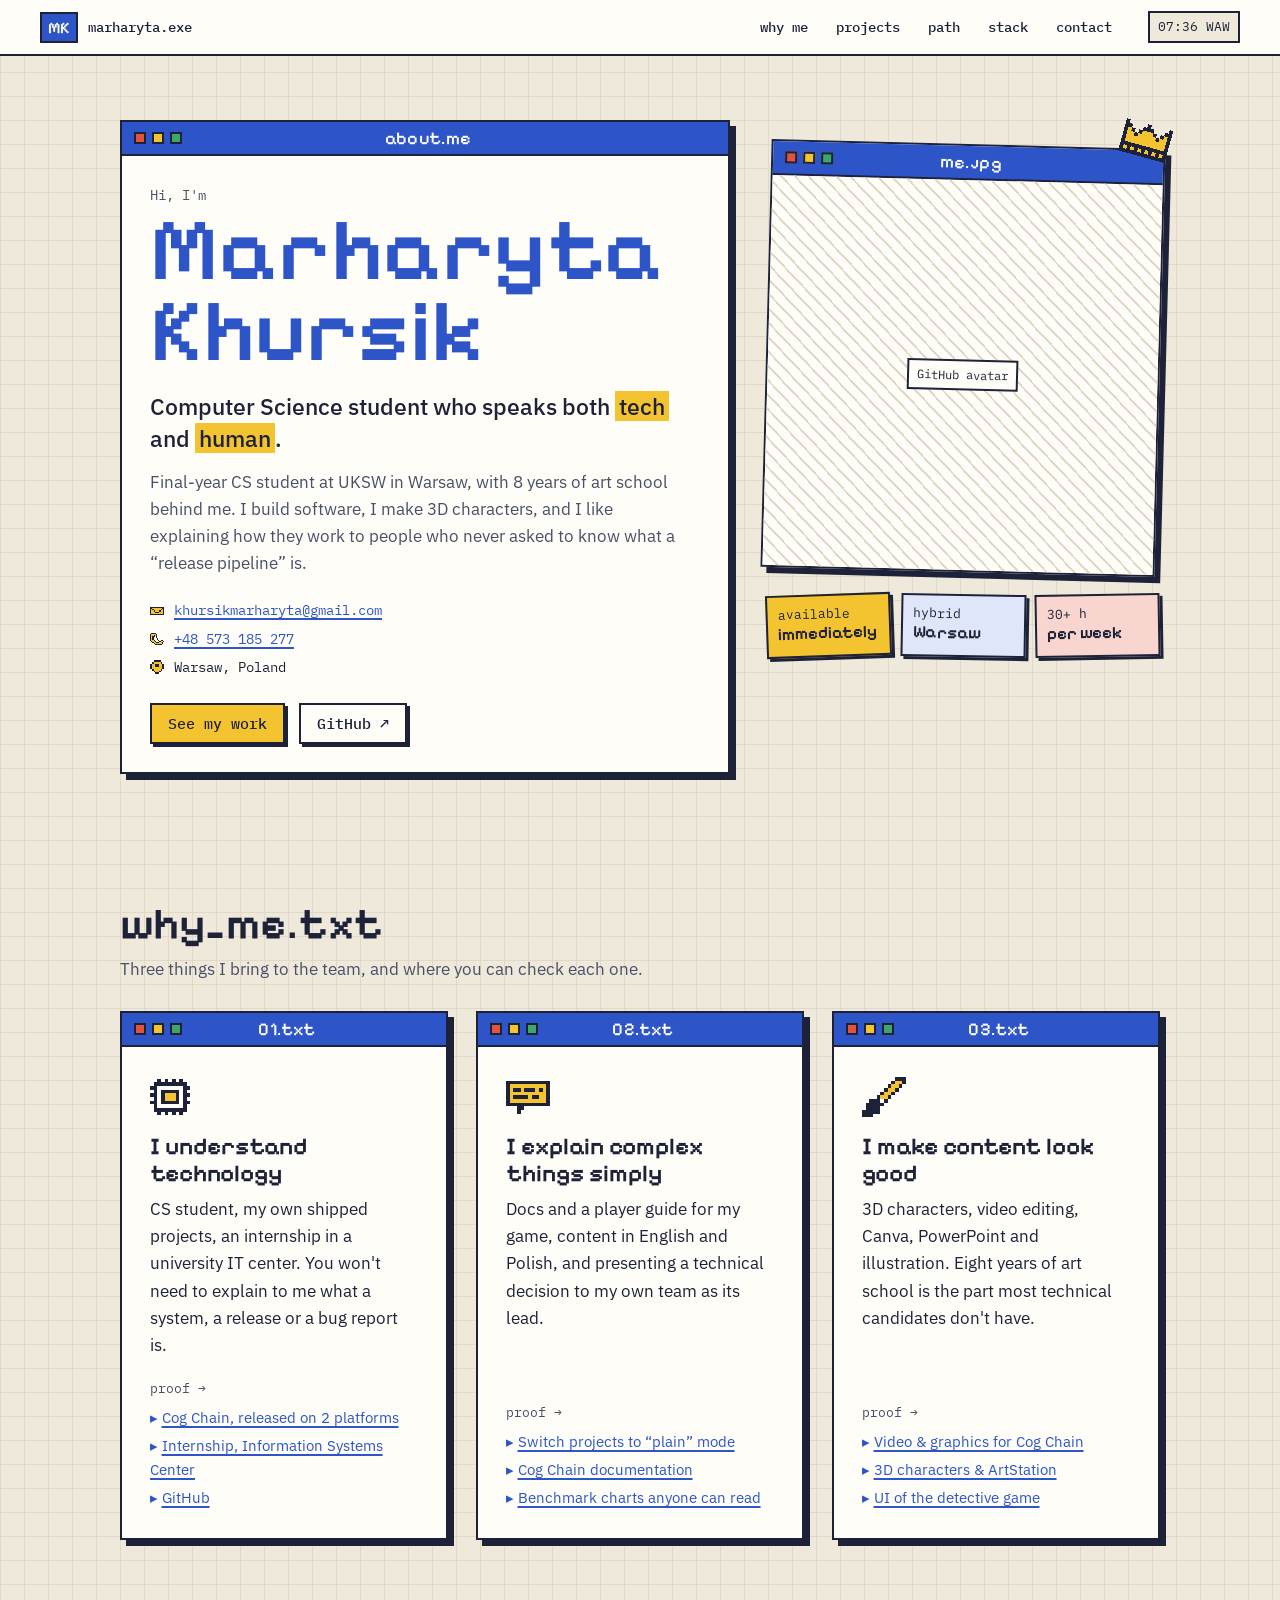
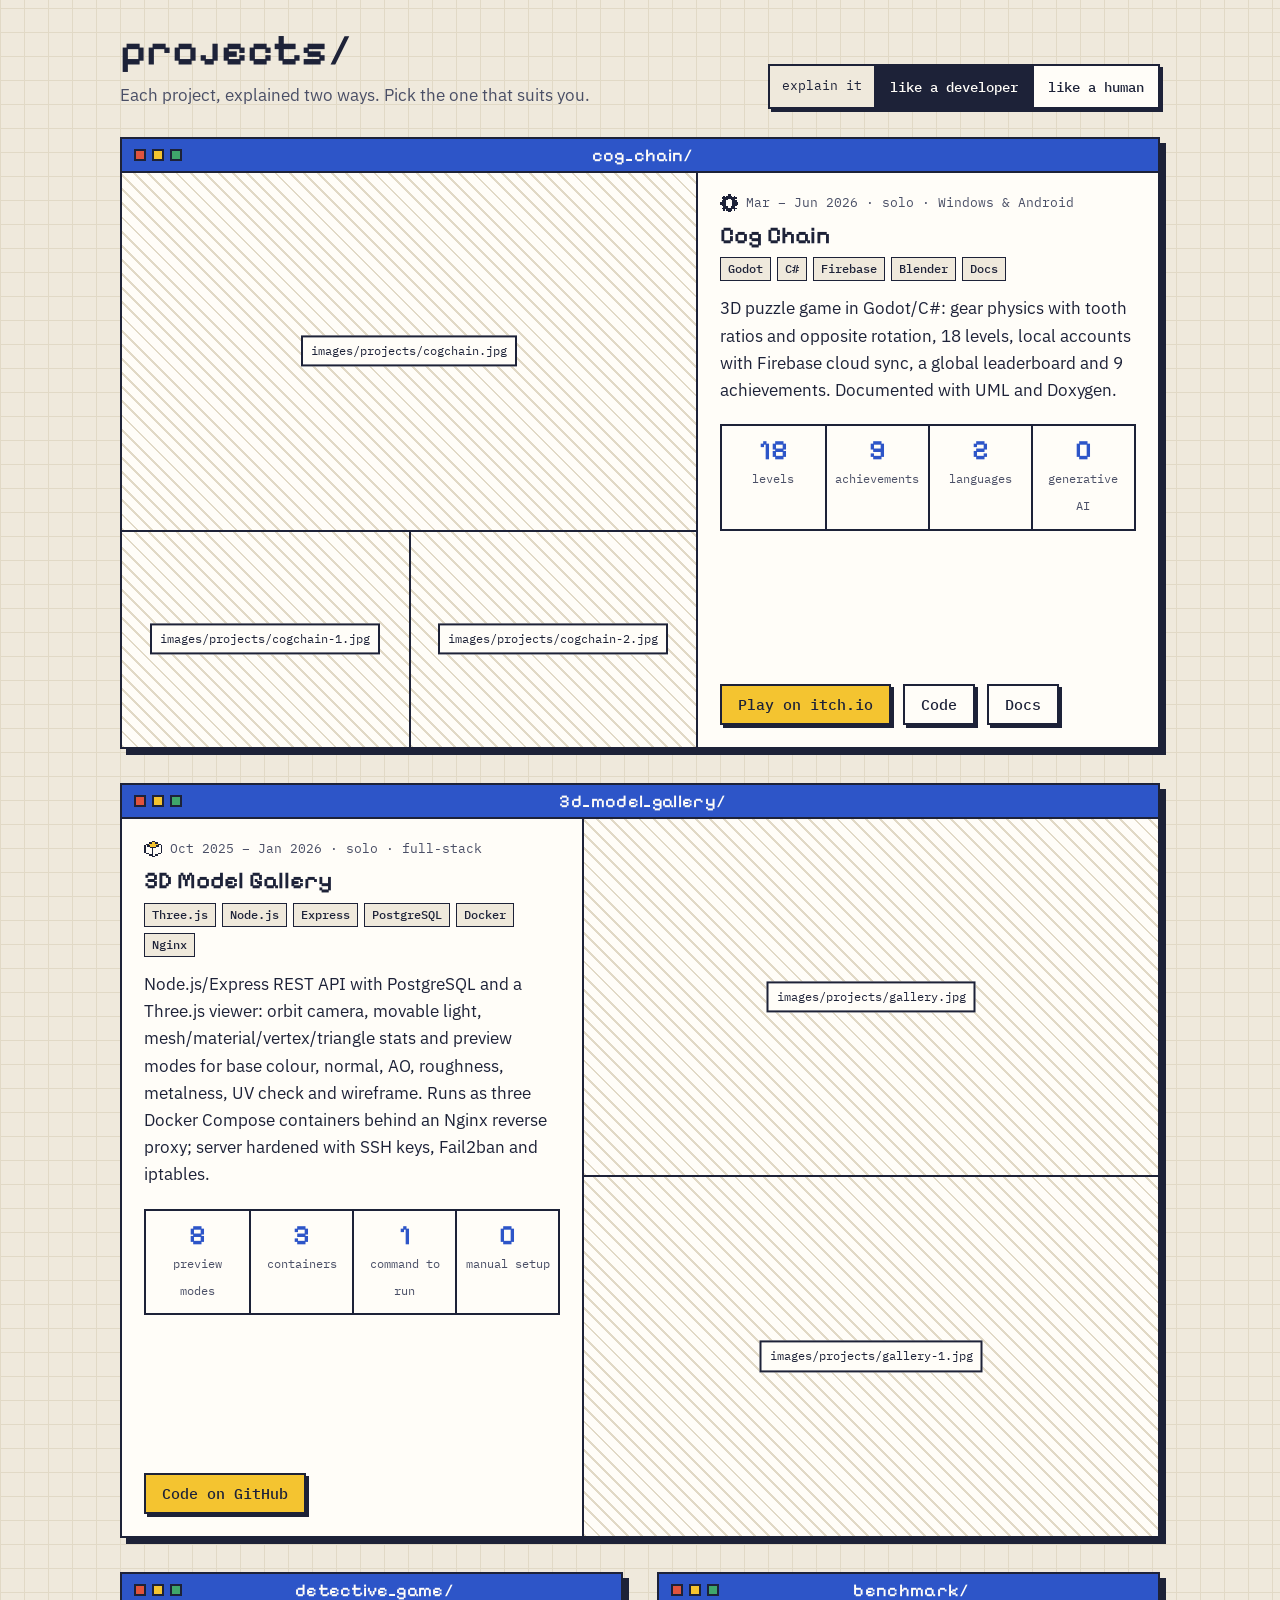
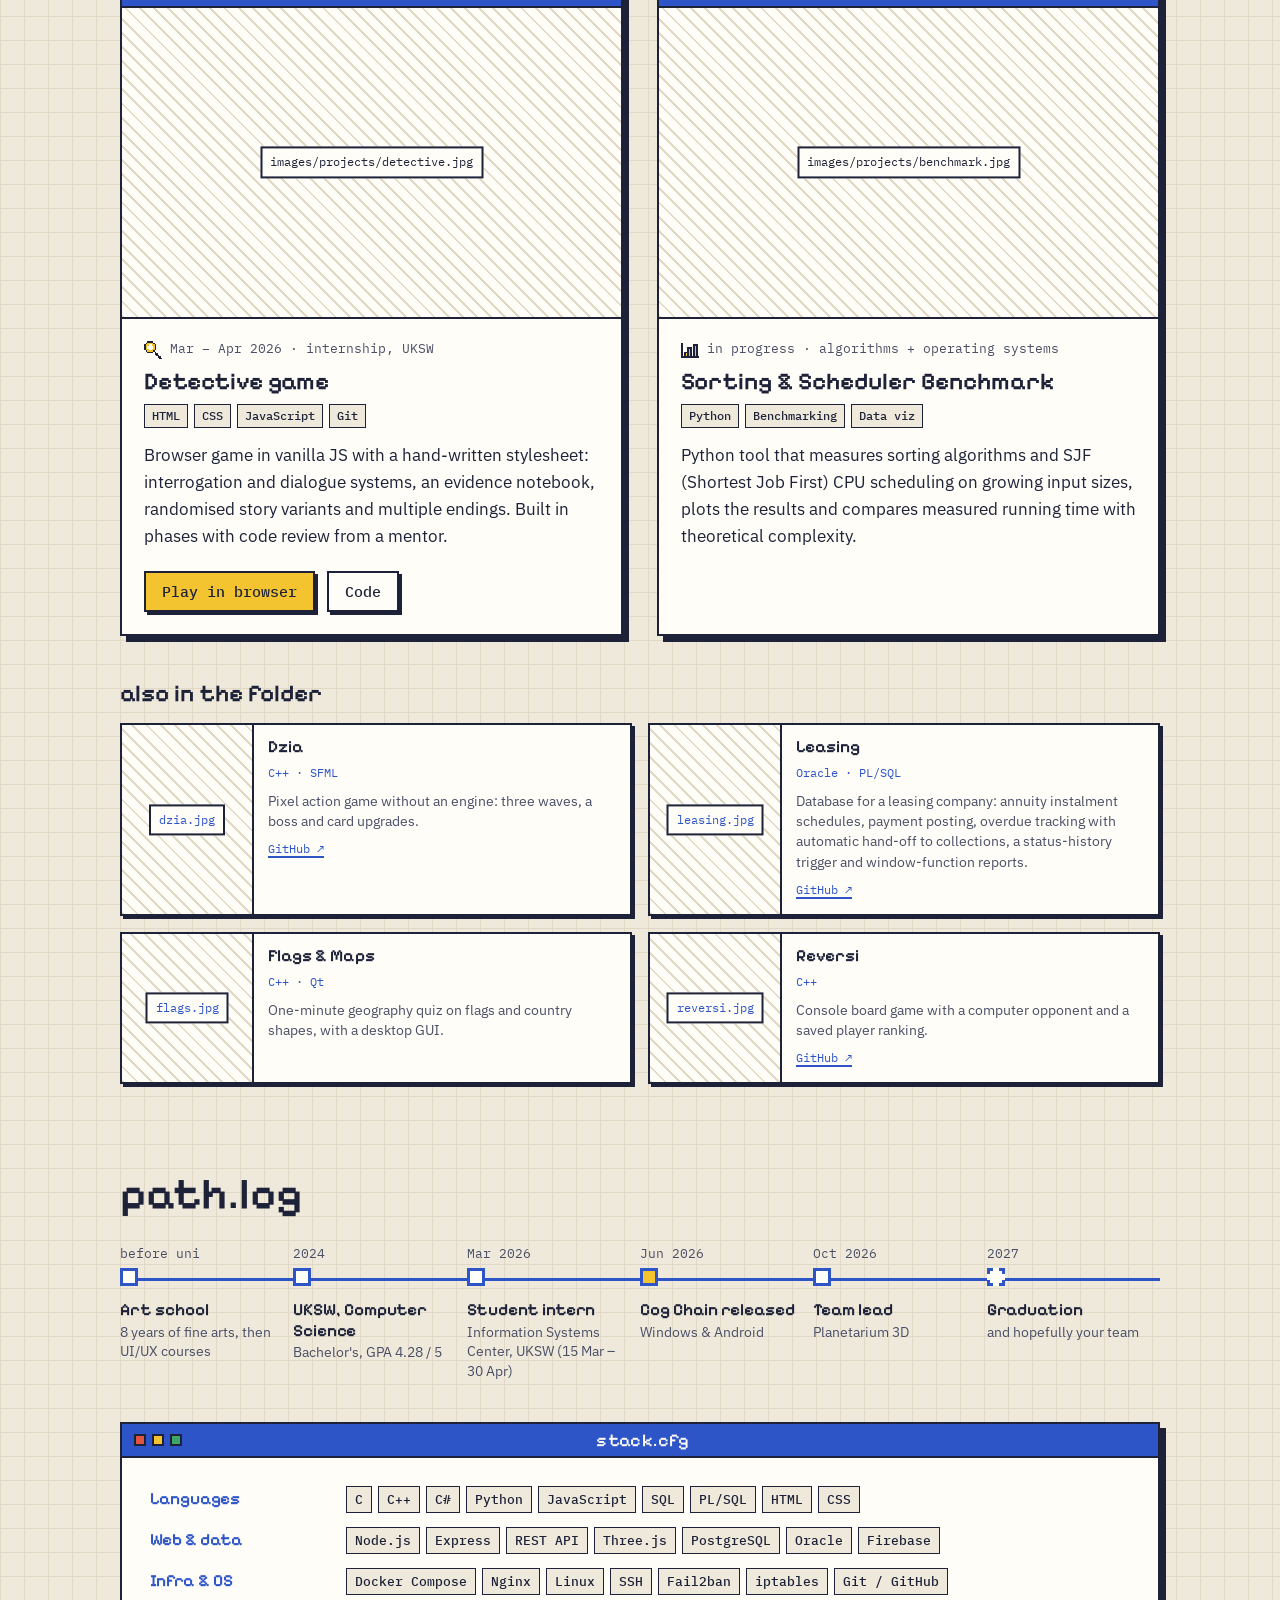
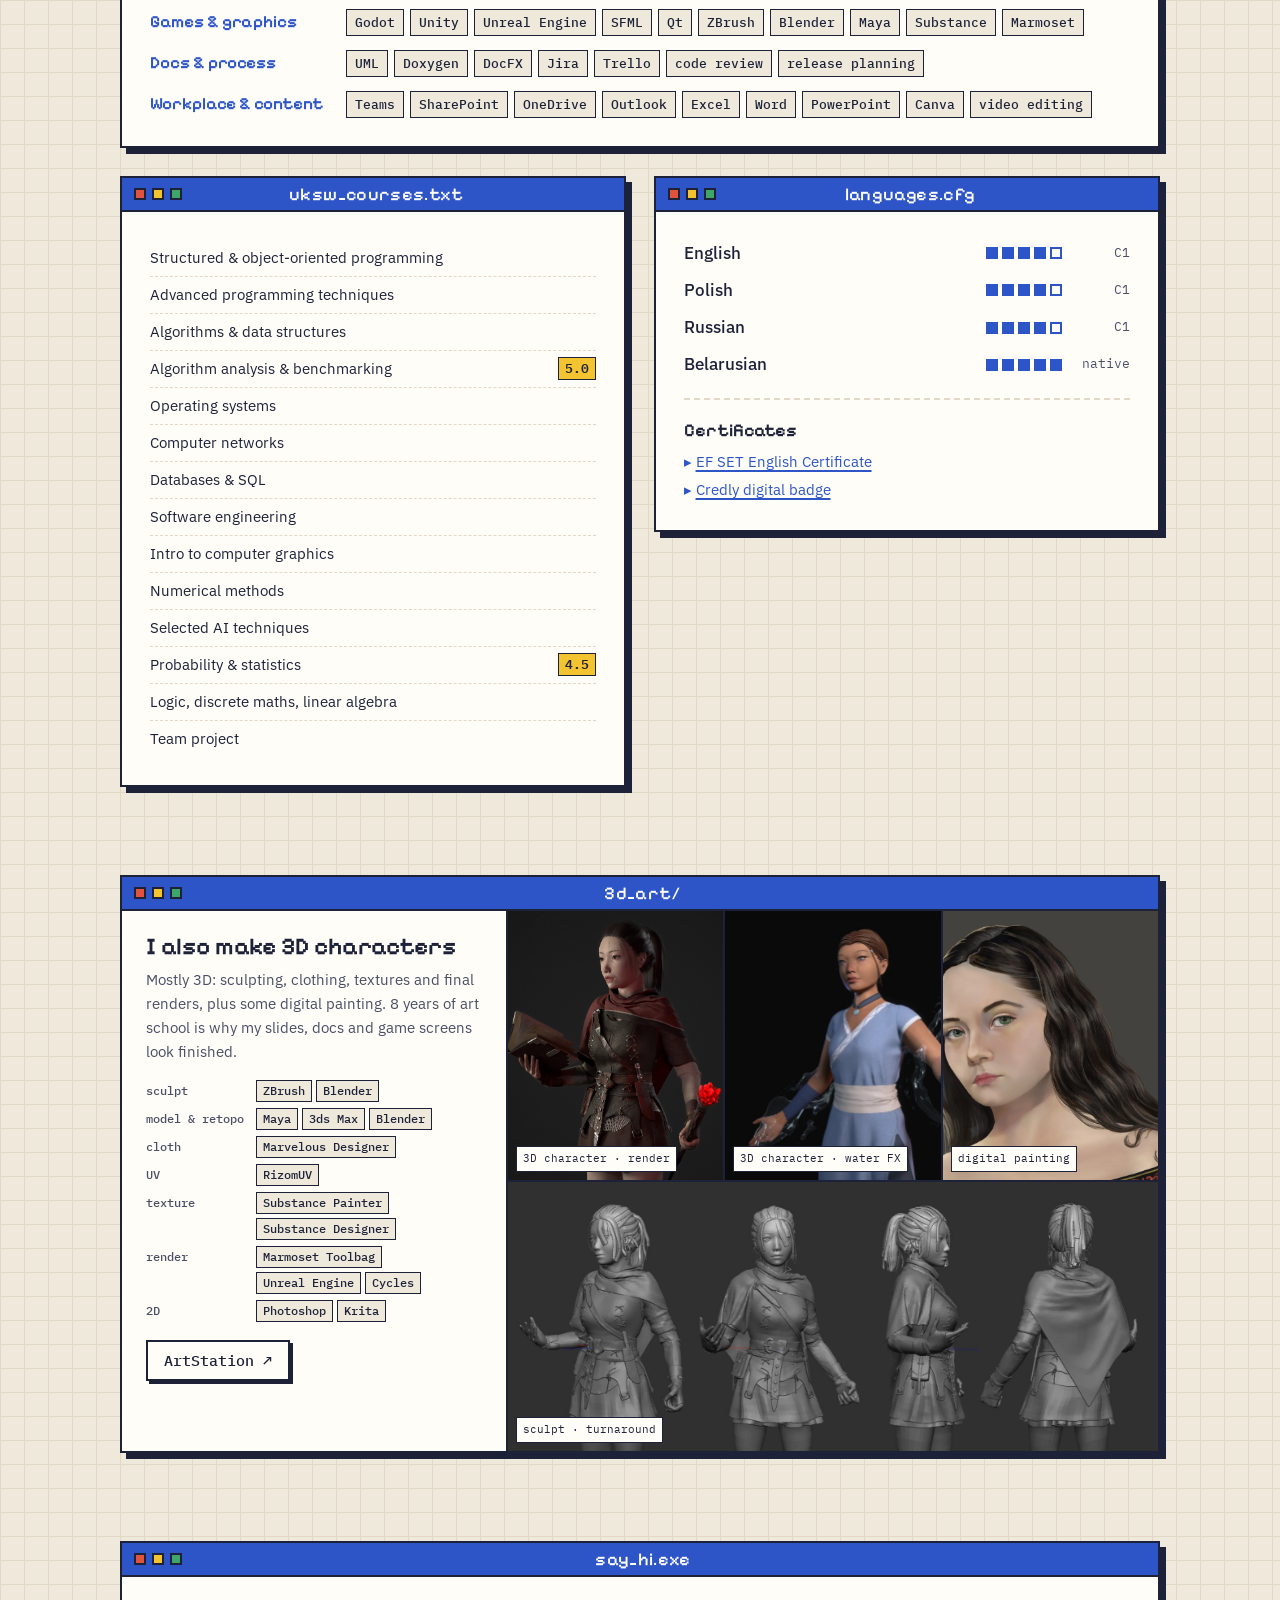
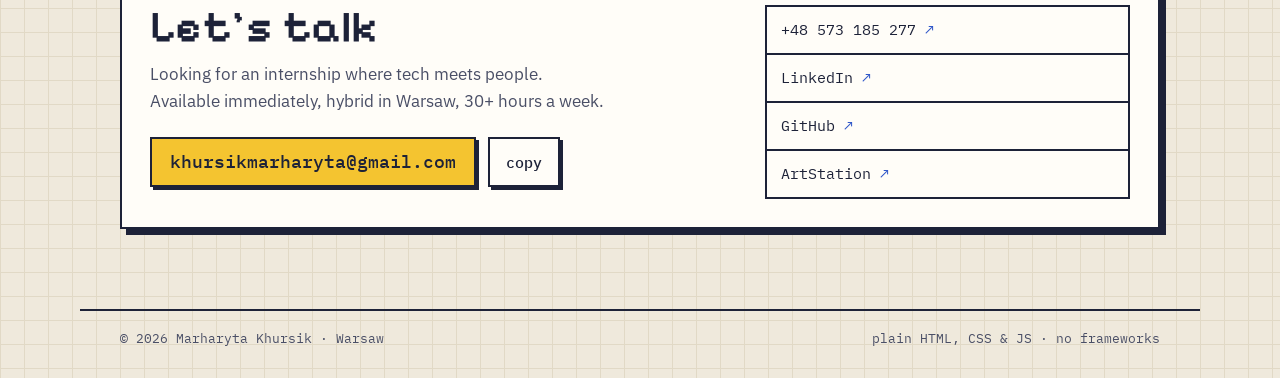
==== index.html @ faec52e0 "Add files via upload" ====
<!doctype html>
  <html lang="en">
  <head>

  <meta charset="UTF-8">
  <meta name="viewport" content="width=device-width, initial-scale=1">
  <title>Marharyta Khursik — portfolio</title>
  <meta name="description" content="Computer Science student in Warsaw who understands technology, explains it in plain language and makes good-looking content.">
<meta property="og:title" content="Marharyta Khursik — portfolio">
  <meta property="og:description" content="CS student · tech + plain-language communication + visual content. Warsaw.">
  <meta property="og:image" content="https://avatars.githubusercontent.com/u/236900823?v=4&amp;s=800">
  <link rel="icon" href="images/favicon.svg" type="image/svg+xml">
    <link rel="stylesheet" href="fonts/fonts.css">
  <link rel="stylesheet" href="style.css">
  <script src="main.js" defer></script>
</head>
<body>
  <a class="skip" href="#main">Skip to content</a>
  <header class="bar">
    <a class="bar__logo" href="#top" aria-label="Back to top">  
      <span class="logo-mark" aria-hidden="true">MK</span>
      <span class="bar__file">marharyta.exe</span>
    </a>
    <nav class="bar__nav" aria-label="Main">
        <a href="#why">why me</a>
      <a href="#projects">projects</a>
      <a href="#path">path</a>

      <a href="#stack">stack</a>
    <a href="#contact">contact</a>
    </nav>
      <span class="bar__clock mono" aria-label="Time in Warsaw"><span id="clock">--:--</span> WAW</span>
  </header>
  <main id="main">

    <section class="hero" id="top">
      <article class="win hero__about">
        <div class="win__bar">  
          <span class="win__dots" aria-hidden="true"><i></i><i></i><i></i></span>
          <span class="win__title">about.me</span>
        </div>
        <div class="win__body">
          <p class="kicker mono">Hi, I'm</p>
          <h1 class="hero__name">Marharyta<br>Khursik</h1>
          <p class="hero__role">Computer Science student who speaks both <mark>tech</mark> and <mark>human</mark>.</p>
        <p class="hero__lead">  
	           Final-year CS student at UKSW in Warsaw, with 8 years of art school behind me.

            I build software, I make 3D characters, and I like explaining how they work to people
            who never asked to know what a “release pipeline” is.
	         </p>
          <ul class="hero__contacts mono">
            <li><span data-px="mail"></span><a href="mailto:khursikmarharyta@gmail.com">khursikmarharyta@gmail.com</a></li>
            <li><span data-px="phone"></span><a href="tel:+48573185277">+48 573 185 277</a></li>  
            <li><span data-px="pin"></span>Warsaw, Poland</li>
        </ul>

          <div class="hero__cta">
            <a class="btn btn--primary" href="#projects">See my work</a>
            <a class="btn" href="https://github.com/MarharytaKh" target="_blank" rel="noopener">GitHub ↗</a>
          </div>
        </div>
      </article>
    <aside class="hero__side">
        <article class="win win--photo">
          <div class="win__bar">
            <span class="win__dots" aria-hidden="true"><i></i><i></i><i></i></span>
            <span class="win__title">me.jpg</span>
          </div>
          <figure class="slot slot--portrait">
            <img src="https://avatars.githubusercontent.com/u/236900823?v=4&amp;s=800" alt="Portrait of Marharyta Khursik" width="800" height="800">
            <figcaption class="slot__hint mono">GitHub avatar</figcaption>
          </figure>
          <span class="crown" data-px="crown" aria-hidden="true"></span>
        </article>
        <ul class="notes" aria-label="Availability">
          <li class="note note--yellow">available<br><b>immediately</b></li>
          <li class="note note--blue">hybrid<br><b>Warsaw</b></li>
          <li class="note note--red">30+ h<br><b>per week</b></li>  
        </ul>
      </aside>
    </section>
    <section class="section" id="why" aria-labelledby="why-title">
      <header class="section__head">
        <h2 class="h2" id="why-title">why_me.txt</h2>
        <p class="section__sub">Three things I bring to the team, and where you can check each one.</p>
      </header>

      <ol class="reasons">  
        <li class="win reason">
          <div class="win__bar"><span class="win__dots" aria-hidden="true"><i></i><i></i><i></i></span><span class="win__title">01.txt</span></div>
          <div class="win__body">
            <span class="reason__icon" data-px="chip" aria-hidden="true"></span>
            <h3 class="h3">I understand technology</h3>
            <p>CS student, my own shipped projects, an internship in a university IT center. You won't need to explain to me what a system, a release or a bug report is.</p>
            <p class="proof mono">proof →</p>
            <ul class="proof__list">
              <li><a href="#p-cog">Cog Chain, released on 2 platforms</a></li>
              <li><a href="#path">Internship, Information Systems Center</a></li>
              <li><a href="https://github.com/MarharytaKh" target="_blank" rel="noopener">GitHub</a></li>
            </ul>
            </div>
        </li>
        <li class="win reason">
          <div class="win__bar"><span class="win__dots" aria-hidden="true"><i></i><i></i><i></i></span><span class="win__title">02.txt</span></div>
          <div class="win__body">
            <span class="reason__icon" data-px="bubble" aria-hidden="true"></span>
            <h3 class="h3">I explain complex things simply</h3>
            <p>Docs and a player guide for my game, content in English and Polish, and presenting a technical decision to my own team as its lead.</p>
          <p class="proof mono">proof →</p>
          <ul class="proof__list">
              <li><a href="#projects" data-set-mode="plain">Switch projects to “plain” mode</a></li>
              <li><a href="https://github.com/MarharytaKh/CogDoc" target="_blank" rel="noopener">Cog Chain documentation</a></li>
              <li><a href="#p-bench">Benchmark charts anyone can read</a></li>  
            </ul>
          </div>
        </li>

          <li class="win reason">
          <div class="win__bar"><span class="win__dots" aria-hidden="true"><i></i><i></i><i></i></span><span class="win__title">03.txt</span></div>
          <div class="win__body">
            <span class="reason__icon" data-px="brush" aria-hidden="true"></span>
            <h3 class="h3">I make content look good</h3>
            <p>3D characters, video editing, Canva, PowerPoint and illustration. Eight years of art school is the part most technical candidates don't have.</p>
            <p class="proof mono">proof →</p>
            <ul class="proof__list">
              <li><a href="#p-cog">Video &amp; graphics for Cog Chain</a></li>
              <li><a href="#art">3D characters &amp; ArtStation</a></li>
              <li><a href="#p-detective">UI of the detective game</a></li>  
          </ul>
          </div>
	       </li>
      </ol>
    </section>
    <section class="section" id="projects" aria-labelledby="projects-title">
      <header class="section__head section__head--row">
	       <div>
          <h2 class="h2" id="projects-title">projects/</h2>
          <p class="section__sub">Each project, explained two ways. Pick the one that suits you.</p>
        </div>
        <div class="switch" role="radiogroup" aria-label="Explanation style">
          <span class="switch__label mono">explain it</span>
          <button class="switch__btn" role="radio" aria-checked="true" data-mode="tech">like a developer</button>
          <button class="switch__btn" role="radio" aria-checked="false" data-mode="plain">like a human</button>

        </div>
      </header>

        <div class="projects" data-mode="tech">

        <article class="win project project--featured" id="p-cog">
          <div class="win__bar"><span class="win__dots" aria-hidden="true"><i></i><i></i><i></i></span><span class="win__title">cog_chain/</span></div>
          <div class="project__inner">
            <div class="project__media">
              <figure class="slot slot--wide">

                <img src="images/projects/cogchain.jpg" alt="Cog Chain gameplay: gears connected to a motor">
                <figcaption class="slot__hint mono">images/projects/cogchain.jpg</figcaption>
              </figure>
              <div class="project__thumbs">
                <figure class="slot">
                  <img src="images/projects/cogchain-1.jpg" alt="Cog Chain level">  
                  <figcaption class="slot__hint mono">images/projects/cogchain-1.jpg</figcaption>
                </figure>
                <figure class="slot">

                  <img src="images/projects/cogchain-2.jpg" alt="Cog Chain mechanism">
                  <figcaption class="slot__hint mono">images/projects/cogchain-2.jpg</figcaption>
                </figure>
              </div>
            </div>
            <div class="project__text">
              <p class="meta mono"><span data-px="gear"></span>Mar – Jun 2026 · solo · Windows &amp; Android</p>
                <h3 class="h3">Cog Chain</h3>
              <p class="tag-row"><span class="tag">Godot</span><span class="tag">C#</span><span class="tag">Firebase</span><span class="tag">Blender</span><span class="tag">Docs</span></p>
                <p class="desc desc--tech">3D puzzle game in Godot/C#: gear physics with tooth ratios and opposite rotation, 18 levels, local accounts with Firebase cloud sync, a global leaderboard and 9 achievements. Documented with UML and Doxygen.</p>
              <p class="desc desc--plain">A puzzle game about gears. You connect them to a motor so that a door opens or a lamp turns on. I did everything myself: the idea, the drawings, the 3D models, the video, the testing and the release. I also wrote a guide so new players know where to start.</p>

              <ul class="stats">
                <li><b>18</b><span>levels</span></li>
                <li><b>9</b><span>achievements</span></li>  
                <li><b>2</b><span>languages</span></li>
                <li><b>0</b><span>generative AI</span></li>
              </ul>

              <p class="links">
                <a class="btn btn--primary" href="https://marharyta0006.itch.io/cogchain" target="_blank" rel="noopener">Play on itch.io</a>
                <a class="btn" href="https://github.com/MarharytaKh/cog-chain" target="_blank" rel="noopener">Code</a>
              <a class="btn" href="https://github.com/MarharytaKh/CogDoc" target="_blank" rel="noopener">Docs</a>  
              </p>
            </div>
        </div>
	       </article>

        <article class="win project project--featured project--flip" id="p-gallery">
          <div class="win__bar"><span class="win__dots" aria-hidden="true"><i></i><i></i><i></i></span><span class="win__title">3d_model_gallery/</span></div>
          <div class="project__inner">

	           <div class="project__media">
              <figure class="slot slot--wide">
                <img src="images/projects/gallery.jpg" data-fallback="https://github.com/MarharytaKh/3D-Model-Gallery-Web-Application-/raw/main/gal.png" alt="3D Model Gallery: model viewer with technical info panel">
                <figcaption class="slot__hint mono">images/projects/gallery.jpg</figcaption>
              </figure>
              <figure class="slot slot--wide">

                <img src="images/projects/gallery-1.jpg" data-fallback="https://github.com/MarharytaKh/3D-Model-Gallery-Web-Application-/raw/main/gal2.png" alt="3D Model Gallery: gallery of uploaded models">
                <figcaption class="slot__hint mono">images/projects/gallery-1.jpg</figcaption>

              </figure>
            </div>
            <div class="project__text">
              <p class="meta mono"><span data-px="cube"></span>Oct 2025 – Jan 2026 · solo · full-stack</p>
              <h3 class="h3">3D Model Gallery</h3>
              <p class="tag-row"><span class="tag">Three.js</span><span class="tag">Node.js</span><span class="tag">Express</span><span class="tag">PostgreSQL</span><span class="tag">Docker</span><span class="tag">Nginx</span></p>

              <p class="desc desc--tech">Node.js/Express REST API with PostgreSQL and a Three.js viewer: orbit camera, movable light, mesh/material/vertex/triangle stats and preview modes for base colour, normal, AO, roughness, metalness, UV check and wireframe. Runs as three Docker Compose containers behind an Nginx reverse proxy; server hardened with SSH keys, Fail2ban and iptables.</p>
              <p class="desc desc--plain">A website where you upload a 3D model and look at it from every side, right in the browser. You can switch views to check each texture separately, like a 3D artist does before handing a model over. Anyone can start it with one command, and the server is protected from break-in attempts.</p>
              <ul class="stats">
                <li><b>8</b><span>preview modes</span></li>
                <li><b>3</b><span>containers</span></li>
                <li><b>1</b><span>command to run</span></li>
                <li><b>0</b><span>manual setup</span></li>
              </ul>
              <p class="links">
                <a class="btn btn--primary" href="https://github.com/MarharytaKh/3D-Model-Gallery-Web-Application-" target="_blank" rel="noopener">Code on GitHub</a>
            </p>  
            </div>
        </div>
        </article>
	       <article class="win project" id="p-detective">
          <div class="win__bar"><span class="win__dots" aria-hidden="true"><i></i><i></i><i></i></span><span class="win__title">detective_game/</span></div>
          <figure class="slot slot--wide">
            <img src="images/projects/detective.jpg" alt="Detective game: interrogation screen with evidence notebook">  
            <figcaption class="slot__hint mono">images/projects/detective.jpg</figcaption>
          </figure>
          <div class="project__text">
              <p class="meta mono"><span data-px="glass"></span>Mar – Apr 2026 · internship, UKSW</p>
            <h3 class="h3">Detective game</h3>
          <p class="tag-row"><span class="tag">HTML</span><span class="tag">CSS</span><span class="tag">JavaScript</span><span class="tag">Git</span></p>
            <p class="desc desc--tech">Browser game in vanilla JS with a hand-written stylesheet: interrogation and dialogue systems, an evidence notebook, randomised story variants and multiple endings. Built in phases with code review from a mentor.</p>
            <p class="desc desc--plain">A small detective story you play in the browser. Every time you start, a different person is guilty, so you have to question suspects and collect clues. I designed how every screen looks and wrote the code.</p>
            <p class="links">
            <a class="btn btn--primary" href="https://marharytakh.github.io/detective-game/" target="_blank" rel="noopener">Play in browser</a>
              <a class="btn" href="https://github.com/MarharytaKh/detective-game" target="_blank" rel="noopener">Code</a>
            </p>

          </div>
        </article>

        <article class="win project" id="p-bench">
          <div class="win__bar"><span class="win__dots" aria-hidden="true"><i></i><i></i><i></i></span><span class="win__title">benchmark/</span></div>
          <figure class="slot slot--wide">
            <img src="images/projects/benchmark.jpg" alt="Sorting and scheduler benchmark: charts of running time">
            <figcaption class="slot__hint mono">images/projects/benchmark.jpg</figcaption>
          </figure>
          <div class="project__text">
              <p class="meta mono"><span data-px="chart"></span>in progress · algorithms + operating systems</p>
            <h3 class="h3">Sorting &amp; Scheduler Benchmark</h3>
            <p class="tag-row"><span class="tag">Python</span><span class="tag">Benchmarking</span><span class="tag">Data viz</span></p>
            <p class="desc desc--tech">Python tool that measures sorting algorithms and SJF (Shortest Job First) CPU scheduling on growing input sizes, plots the results and compares measured running time with theoretical complexity.</p>

            <p class="desc desc--plain">A program that checks which way of sorting data is fastest, and how a computer should decide which task to do first. It runs real tests and turns the numbers into charts that anyone can read without a maths background.</p>
          </div>

        </article>
      </div>

      <h3 class="h3 more__title">also in the folder</h3>

      <ul class="more">
        <li class="more__item">
        <figure class="slot"><img src="images/projects/dzia.jpg" alt="Dzia pixel game"><figcaption class="slot__hint mono">dzia.jpg</figcaption></figure>
          <div><b>Dzia</b><span class="mono">C++ · SFML</span><p>Pixel action game without an engine: three waves, a boss and card upgrades.</p><a class="more__link mono" href="https://github.com/MarharytaKh/Dzia-Game" target="_blank" rel="noopener">GitHub ↗</a></div>

          </li>
        <li class="more__item">
          <figure class="slot"><img src="images/projects/leasing.jpg" alt="Leasing database schema"><figcaption class="slot__hint mono">leasing.jpg</figcaption></figure>
          <div><b>Leasing</b><span class="mono">Oracle · PL/SQL</span><p>Database for a leasing company: annuity instalment schedules, payment posting, overdue tracking with automatic hand-off to collections, a status-history trigger and window-function reports.</p><a class="more__link mono" href="https://github.com/MarharytaKh/leasing-oracle" target="_blank" rel="noopener">GitHub ↗</a></div>
        </li>  
        <li class="more__item">
        <figure class="slot"><img src="images/projects/flags.jpg" alt="Flags and Maps quiz"><figcaption class="slot__hint mono">flags.jpg</figcaption></figure>
          <div><b>Flags &amp; Maps</b><span class="mono">C++ · Qt</span><p>One-minute geography quiz on flags and country shapes, with a desktop GUI.</p></div>
        </li>
        <li class="more__item">
          <figure class="slot"><img src="images/projects/reversi.jpg" alt="Reversi console game"><figcaption class="slot__hint mono">reversi.jpg</figcaption></figure>
          <div><b>Reversi</b><span class="mono">C++</span><p>Console board game with a computer opponent and a saved player ranking.</p><a class="more__link mono" href="https://github.com/MarharytaKh/Reversi" target="_blank" rel="noopener">GitHub ↗</a></div>
        </li>
      </ul>
      </section>  
    <section class="section" id="path" aria-labelledby="path-title">
      <header class="section__head">
        <h2 class="h2" id="path-title">path.log</h2>
      </header>

      <ol class="timeline">
	       <li class="tl">
          <span class="tl__when mono">before uni</span>
          <span class="tl__dot" aria-hidden="true"></span>
          <p class="tl__what"><b>Art school</b>8 years of fine arts, then UI/UX courses</p>
        </li>
        <li class="tl">
          <span class="tl__when mono">2024</span>
          <span class="tl__dot" aria-hidden="true"></span>
          <p class="tl__what"><b>UKSW, Computer Science</b>Bachelor's, GPA 4.28 / 5</p>
	       </li>
        <li class="tl">
          <span class="tl__when mono">Mar 2026</span>
          <span class="tl__dot" aria-hidden="true"></span>
          <p class="tl__what"><b>Student intern</b>Information Systems Center, UKSW (15 Mar – 30 Apr)</p>
        </li>
        <li class="tl">
          <span class="tl__when mono">Jun 2026</span>  
          <span class="tl__dot" aria-hidden="true"></span>
          <p class="tl__what"><b>Cog Chain released</b>Windows &amp; Android</p>
          </li>
        <li class="tl">
          <span class="tl__when mono">Oct 2026</span>
          <span class="tl__dot" aria-hidden="true"></span>
          <p class="tl__what"><b>Team lead</b>Planetarium 3D</p>
        </li>
        <li class="tl tl--next">
          <span class="tl__when mono">2027</span>  
          <span class="tl__dot" aria-hidden="true"></span>
          <p class="tl__what"><b>Graduation</b>and hopefully your team</p>
      </li>
      </ol>
      <div class="stackgrid" id="stack">
        <article class="win stackgrid__main">
          <div class="win__bar"><span class="win__dots" aria-hidden="true"><i></i><i></i><i></i></span><span class="win__title">stack.cfg</span></div>
          <div class="win__body">
            <dl class="stack">
              <dt>Languages</dt>
              <dd><span>C</span><span>C++</span><span>C#</span><span>Python</span><span>JavaScript</span><span>SQL</span><span>PL/SQL</span><span>HTML</span><span>CSS</span></dd>
              <dt>Web &amp; data</dt>
              <dd><span>Node.js</span><span>Express</span><span>REST API</span><span>Three.js</span><span>PostgreSQL</span><span>Oracle</span><span>Firebase</span></dd>
              <dt>Infra &amp; OS</dt>
              <dd><span>Docker Compose</span><span>Nginx</span><span>Linux</span><span>SSH</span><span>Fail2ban</span><span>iptables</span><span>Git / GitHub</span></dd>
              <dt>Games &amp; graphics</dt>

              <dd><span>Godot</span><span>Unity</span><span>Unreal Engine</span><span>SFML</span><span>Qt</span><span>ZBrush</span><span>Blender</span><span>Maya</span><span>Substance</span><span>Marmoset</span></dd>

              <dt>Docs &amp; process</dt>
              <dd><span>UML</span><span>Doxygen</span><span>DocFX</span><span>Jira</span><span>Trello</span><span>code review</span><span>release planning</span></dd>
              <dt>Workplace &amp; content</dt>
              <dd><span>Teams</span><span>SharePoint</span><span>OneDrive</span><span>Outlook</span><span>Excel</span><span>Word</span><span>PowerPoint</span><span>Canva</span><span>video editing</span></dd>
          </dl>
          </div>
        </article>
	       <article class="win">
          <div class="win__bar"><span class="win__dots" aria-hidden="true"><i></i><i></i><i></i></span><span class="win__title">uksw_courses.txt</span></div>

          <div class="win__body">
            <ul class="courses">
              <li>Structured &amp; object-oriented programming</li>
              <li>Advanced programming techniques</li>
              <li>Algorithms &amp; data structures</li>
              <li>Algorithm analysis &amp; benchmarking <b class="grade">5.0</b></li>
              <li>Operating systems</li>
              <li>Computer networks</li>
              <li>Databases &amp; SQL</li>
              <li>Software engineering</li>
              <li>Intro to computer graphics</li>
              <li>Numerical methods</li>
            <li>Selected AI techniques</li>
              <li>Probability &amp; statistics <b class="grade">4.5</b></li>
              <li>Logic, discrete maths, linear algebra</li>
              <li>Team project</li>
            </ul>
          </div>
        </article>
        <article class="win">
          <div class="win__bar"><span class="win__dots" aria-hidden="true"><i></i><i></i><i></i></span><span class="win__title">languages.cfg</span></div>
          <div class="win__body">
            <ul class="langs">
              <li><span>English</span><span class="lvl" data-lvl="4" aria-label="C1"></span><span class="mono">C1</span></li>
            <li><span>Polish</span><span class="lvl" data-lvl="4" aria-label="C1"></span><span class="mono">C1</span></li>  
              <li><span>Russian</span><span class="lvl" data-lvl="4" aria-label="C1"></span><span class="mono">C1</span></li>
              <li><span>Belarusian</span><span class="lvl" data-lvl="5" aria-label="Native"></span><span class="mono">native</span></li>
            </ul>  

            <hr class="rule">
            <p class="h4">Certificates</p>
            <ul class="certs">
              <li><a href="https://cert.efset.org/en/XnZ6Hs" target="_blank" rel="noopener">EF SET English Certificate</a></li>
              <li><a href="https://www.credly.com/badges/e0c726f0-cfec-4c1e-9018-1de50b3e54e1/linked_in_profile" target="_blank" rel="noopener">Credly digital badge</a></li>
            </ul>
          </div>  
        </article>
      </div>
    </section>


    <section class="section" id="art" aria-labelledby="art-title">
      <article class="win artbox">  
        <div class="win__bar"><span class="win__dots" aria-hidden="true"><i></i><i></i><i></i></span><span class="win__title">3d_art/</span></div>
        <div class="artbox__body">
          <div class="artbox__text">
            <h2 class="h3" id="art-title">I also make 3D characters</h2>
            <p>Mostly 3D: sculpting, clothing, textures and final renders, plus some digital painting. 8 years of art school is why my slides, docs and game screens look finished.</p>

            <dl class="pipeline">
              <dt>sculpt</dt><dd><span>ZBrush</span><span>Blender</span></dd>
	             <dt>model &amp; retopo</dt><dd><span>Maya</span><span>3ds Max</span><span>Blender</span></dd>

              <dt>cloth</dt><dd><span>Marvelous Designer</span></dd>
              <dt>UV</dt><dd><span>RizomUV</span></dd>
              <dt>texture</dt><dd><span>Substance Painter</span><span>Substance Designer</span></dd>
              <dt>render</dt><dd><span>Marmoset Toolbag</span><span>Unreal Engine</span><span>Cycles</span></dd>
              <dt>2D</dt><dd><span>Photoshop</span><span>Krita</span></dd>
          </dl>
            <a class="btn" href="https://www.artstation.com/mrng_drw" target="_blank" rel="noopener">ArtStation ↗</a>
          </div>
          <div class="artbox__grid">
            <figure class="slot art--tall"><img src="images/art/art-1.jpg" alt="3D character render: a mage with a book and a crystal staff"><figcaption class="slot__hint mono">art-1.jpg</figcaption><span class="art__cap mono">3D character · render</span></figure>
            <figure class="slot art--tall"><img src="images/art/art-3.jpg" alt="3D character render with water effects"><figcaption class="slot__hint mono">art-3.jpg</figcaption><span class="art__cap mono">3D character · water FX</span></figure>
            <figure class="slot art--tall"><img src="images/art/art-4.jpg" alt="Digital portrait painting"><figcaption class="slot__hint mono">art-4.jpg</figcaption><span class="art__cap mono">digital painting</span></figure>
            <figure class="slot art--wide"><img src="images/art/art-2.jpg" alt="Sculpt turnaround of the mage character from four angles"><figcaption class="slot__hint mono">art-2.jpg</figcaption><span class="art__cap mono">sculpt · turnaround</span></figure>
          </div>
        </div>  
      </article>
  </section>

    <section class="section" id="contact" aria-labelledby="contact-title">
      <article class="win contact">
        <div class="win__bar"><span class="win__dots" aria-hidden="true"><i></i><i></i><i></i></span><span class="win__title">say_hi.exe</span></div>
        <div class="win__body contact__body">
	         <div>
          <h2 class="h2" id="contact-title">Let's talk</h2>
            <p class="contact__lead">Looking for an internship where tech meets people. Available immediately, hybrid in Warsaw, 30+ hours a week.</p>
            <div class="contact__mail">
              <a class="btn btn--primary btn--big" href="mailto:khursikmarharyta@gmail.com">khursikmarharyta@gmail.com</a>
              <button class="btn" type="button" id="copy-mail" data-copy="khursikmarharyta@gmail.com">copy</button>  
            </div>
          </div>
          <ul class="contact__links mono">

            <li><a href="tel:+48573185277">+48 573 185 277</a></li>
            <li><a href="https://linkedin.com/in/marharyta-khursik" target="_blank" rel="noopener">LinkedIn</a></li>
            <li><a href="https://github.com/MarharytaKh" target="_blank" rel="noopener">GitHub</a></li>
            <li><a href="https://www.artstation.com/mrng_drw" target="_blank" rel="noopener">ArtStation</a></li>

        </ul>
        </div>
      </article>
    </section>
  </main>

    <footer class="foot mono">
    <span>© <span id="year">2026</span> Marharyta Khursik · Warsaw</span>
    <span>plain HTML, CSS &amp; JS · no frameworks</span>
    </footer>

</body>
</html>
---- fonts/fonts.css ----
@import url("https://fonts.googleapis.com/css2?family=IBM+Plex+Mono:wght@400;500&family=IBM+Plex+Sans:wght@400;500;600&family=Pixelify+Sans:wght@400;600&display=swap");
---- style.css ----
:root {
  --paper:   #efe9dc;
  --grid:    #e1d9c6;
  --white:   #fffdf8;
  --ink:     #1d2238;
  --ink-2:   #4a4f66;
  --blue:    #2d55c8;
  --blue-d:  #1d3a8f;
  --blue-l:  #dfe6fa;
  --yellow:  #f4c430;
  --red:     #e0533d;
  --green:   #3fa66b;

  --f-pixel: "Pixelify Sans", "Courier New", monospace;
  --f-sans:  "IBM Plex Sans", system-ui, sans-serif;
  --f-mono:  "IBM Plex Mono", ui-monospace, monospace;

  --b: 2px solid var(--ink);
  --shadow: 6px 6px 0 var(--ink);
  --shadow-s:3px 3px 0 var(--ink);
  --gap: clamp(16px, 3vw, 28px); 
  --max: 1120px;
}


*, *::before, *::after { box-sizing: border-box; }

html { scroll-behavior: smooth; scroll-padding-top: 80px; overflow-x: clip; }
@media (prefers-reduced-motion: reduce) { html { scroll-behavior: auto; } }

body {
  margin: 0;
  overflow-x: clip;
  color: var(--ink);
  font: 400 17px/1.6 var(--f-sans);
  background-color: var(--paper);
    background-image:
    linear-gradient(var(--grid) 1px, transparent 1px),
    linear-gradient(90deg, var(--grid) 1px, transparent 1px);
  background-size: 24px 24px;
  -webkit-font-smoothing: auto;
}
 
img{ display: block; max-width: 100%; }
a { color: var(--blue); text-underline-offset: 3px; text-decoration-thickness: 2px; }
a:hover { color:var(--blue-d); }
:focus-visible { outline: 3px solid var(--yellow); outline-offset: 2px; }
::selection { background: var(--yellow); color: var(--ink); }

.mono { font-family: var(--f-mono); }
.small { font-size: 14px; color: var(--ink-2); margin: 12px 0 0; }
mark { background: var(--yellow); color: inherit; padding: 0 4px; }


.skip { position: absolute; left: -9999px; }
.skip:focus { left: 16px; top: 16px; z-index: 99; background: var(--yellow); padding: 8px 12px; border: var(--b); }

[data-px] { display: inline-block; width: 1em; height: 1em; vertical-align: -0.15em; color: var(--ink); --px-accent: var(--yellow); }
[data-px] svg { width: 100%; height: 100%; display: block; shape-rendering: crispEdges; }

.bar {
  position: sticky; top: 0; z-index: 10;
  display: flex; align-items: center; gap: 24px;
  padding: 10px clamp(16px, 4vw, 40px);
  background: var(--white);
  border-bottom: var(--b);
}
.bar__logo { display: flex; align-items: center; gap: 10px; color: var(--ink); text-decoration: none; }
.logo-mark {
  font: 600 16px/1 var(--f-pixel);
  background: var(--blue); color: var(--white);
  padding: 6px 6px 5px; border: var(--b);
}
.bar__file { font: 500 14px var(--f-mono); }
.bar__nav { display: flex; gap: 4px; margin-left: auto; }
.bar__nav a {
  font: 500 14px var(--f-mono); color: var(--ink); text-decoration: none;
  padding: 6px 10px; border: 2px solid transparent;
}
.bar__nav a:hover { border-color: var(--ink); background: var(--blue-l); }
.bar__clock { font-size: 13px; padding: 4px 8px; border: var(--b); background: var(--paper); white-space: nowrap; }

@media (max-width: 760px) { 
  .bar { flex-wrap: wrap; gap: 8px 16px; }
  .bar__file, .bar__clock { display: none; }
  .bar__nav{ margin-left: 0; order: 3; width: 100%; overflow-x: auto; }
  .bar__nav a { padding: 4px 8px; white-space: nowrap; }
}

main { max-width: var(--max); margin: 0 auto; padding: 0 clamp(16px, 4vw, 40px); }

.win {
  position: relative;
  background: var(--white);
  border: var(--b);
  box-shadow: var(--shadow);
}
.win__bar {
  display: flex; align-items: center; gap: 12px;
  padding: 7px 12px;
  background: var(--blue); 
  border-bottom: var(--b);
  color: var(--white);
}
.win__dots { display: flex; gap: 6px; }
.win__dots i { width: 12px; height: 12px; border: 2px solid var(--ink); background: var(--red); }
.win__dots i:nth-child(2) { background: var(--yellow); } 
.win__dots i:nth-child(3) { background: var(--green); }
.win__title { font: 500 18px/1 var(--f-pixel); letter-spacing: .02em; margin: 0 auto; padding-right: 54px; }
.win__body { padding: clamp(18px, 3vw, 28px); }


.h2 { font: 600 clamp(30px, 4.4vw, 44px)/1 var(--f-pixel); margin: 0; letter-spacing: .01em; }
.h3 { font: 600 24px/1.15 var(--f-pixel); margin: 0 0 8px; }
.h4 { font: 600 18px/1.2 var(--f-pixel); margin: 0 0 8px; }
.kicker { margin: 0 0 4px; font-size: 14px; color: var(--ink-2); }

.btn {
  display: inline-flex; align-items: center; gap: 8px;
  font: 500 15px/1 var(--f-mono);
  color: var(--ink); text-decoration: none;
  background: var(--white);
  padding: 11px 16px;
  border: var(--b);
  box-shadow: var(--shadow-s);
  cursor: pointer;
}
.btn:hover { background: var(--blue-l); color: var(--ink); }
.btn:active { transform: translate(3px, 3px); box-shadow: none; } 
.btn--primary { background: var(--yellow);}
.btn--primary:hover { background: #FFD54F; }
.btn--big { font-size: clamp(14px, 2.2vw, 18px); padding: 14px 18px; word-break: break-all; }

.hero {
  display: grid;
  grid-template-columns: minmax(0, 1.55fr) minmax(0, 1fr);
  gap: calc(var(--gap) + 8px);
  padding: clamp(32px, 6vw, 64px) 0 clamp(24px, 4vw, 40px); 
  align-items: start;
}
.hero__name {
  font: 600 clamp(48px, 8vw, 88px)/.92 var(--f-pixel);
  margin: 0 0 18px;
  color: var(--blue);
}
.hero__role { font-size: clamp(19px, 2.2vw, 23px); font-weight: 500; margin: 0 0 14px; line-height: 1.4; }
.hero__lead { margin: 0 0 22px; max-width: 54ch; color: var(--ink-2); }
.hero__contacts { list-style: none; padding: 0; margin: 0 0 24px; font-size: 14px; display: grid; gap: 6px; }
.hero__contacts li { display: flex; align-items: center; gap: 10px; word-break: break-all; }
.hero__cta { display: flex; flex-wrap: wrap; gap: 14px; }

.hero__side { display: grid; gap: 22px; padding-top: 24px; }
.win--photo { transform: rotate(1.5deg); }
.crown {
  position:absolute; top: -34px; right: -14px; 
  width: 64px; height: 48px; transform: rotate(14deg);
  --px-accent: var(--yellow);
}


.notes { list-style: none; padding: 0; margin: 0; display: grid; grid-template-columns: repeat(3, 1fr); gap: 10px; }
.note {
  font: 400 13px/1.3 var(--f-mono);
  padding: 10px 10px 12px;
  border: var(--b);
  box-shadow: var(--shadow-s);
}
.note b { font: 600 17px/1.2 var(--f-pixel); } 
.note--yellow { background: var(--yellow); transform: rotate(-2deg); }
.note--blue   { background: var(--blue-l); transform: rotate(1deg); }
.note--red    { background: #f8d6cf; transform: rotate(-1deg); }

@media (max-width: 860px) {
  .hero { grid-template-columns: 1fr; }
  .hero__side { order: -1; max-width: 420px; padding-top: 18px; }
}

.slot { position: relative; margin: 0; background: var(--blue-l); overflow: hidden; aspect-ratio: 4 / 3; }
.slot img { width: 100%; height: 100%; object-fit: cover; }
.slot--portrait { aspect-ratio: 1 / 1; }
.slot--wide { aspect-ratio: 16 / 10; border-bottom: var(--b); }
.slot__hint { display: none; }
.slot.is-empty {
  background-color: var(--white);
  background-image: repeating-linear-gradient(45deg, var(--grid) 0 2px, transparent 2px 10px);
}
.slot.is-empty img { display: none; }
.slot.is-empty .slot__hint {
  display: block; position: absolute; inset: 50% auto auto 50%;
  transform:translate(-50%, -50%);
  font-size: 12px; background: var(--white); border: var(--b); padding: 4px 8px; white-space: nowrap;
}

.section { padding: clamp(48px, 8vw, 88px) 0 0; }
.section__head { margin-bottom: 28px; }
.section__head--row { display: flex; flex-wrap: wrap; align-items: end; justify-content: space-between; gap: 18px; }
.section__sub { margin: 10px 0 0; color: var(--ink-2); max-width: 58ch; }

.reasons { list-style: none; padding: 0; margin: 0; display: grid; grid-template-columns: repeat(3, 1fr); gap: var(--gap);}
.reason { display: flex; flex-direction: column; }
.reason .win__body { display: flex; flex-direction: column; flex: 1; }
.reason__icon { width: 44px; height: 44px; margin-bottom: 14px; }
.reason p { margin: 0 0 14px; }
.proof { font-size: 13px; color: var(--ink-2); margin: auto 0 6px !important; padding-top: 6px; }
.proof__list { list-style: none; padding: 0; margin: 0; display: grid; gap: 4px; font-size: 15px; }
.proof__list li::before { content: "▸ "; color: var(--blue); }
@media (max-width: 900px) { .reasons { grid-template-columns: 1fr; } }

.switch { display: inline-flex; align-items: stretch; border: var(--b); box-shadow: var(--shadow-s); background: var(--white); flex-wrap: wrap; }
.switch__label { font-size: 13px; padding: 10px 12px; background: var(--paper); border-right: var(--b); display: flex; align-items: center;}
.switch__btn {
  font: 500 14px var(--f-mono); color: var(--ink);
  background: var(--white); border: 0; padding: 10px 14px; cursor: pointer;
}
.switch__btn + .switch__btn { border-left: var(--b); }
.switch__btn[aria-checked="true"] { background: var(--ink); color: var(--white); }
.switch__btn:hover:not([aria-checked="true"]){ background: var(--blue-l); }


.projects { display: grid; grid-template-columns: repeat(2, 1fr); gap: calc(var(--gap) + 6px); }
.project { display: flex; flex-direction: column; }
.project__text { padding: 20px 22px 22px; display: flex; flex-direction: column; flex: 1; }
.project--featured { grid-column: 1 / -1; }
.project__inner { display: grid; grid-template-columns: 1.25fr 1fr; }
.project__media { border-right: var(--b); }
.project__media .slot--wide { border-bottom: var(--b); } 
.project__thumbs { display: grid; grid-template-columns: 1fr 1fr;}
.project__thumbs .slot + .slot { border-left: var(--b); }

.meta { font-size: 13px; color: var(--ink-2); margin: 0 0 8px; display: flex; align-items: center; gap: 8px; }
.meta [data-px] { width: 18px; height: 18px; }

.tag-row { display: flex; flex-wrap: wrap; gap: 6px; margin: 0 0 14px; }
.tag { font: 500 12px/1 var(--f-mono); padding: 5px 7px; border: 1.5px solid var(--ink); background: var(--paper); }

.desc{ margin: 0 0 16px; }
.projects[data-mode="tech"]  .desc--plain,
.projects[data-mode="plain"] .desc--tech { display: none; }
.projects[data-mode="plain"] .desc--plain { background: var(--blue-l); padding: 10px 12px; border-left: 4px solid var(--blue); }


.stats { list-style: none; padding: 0; margin: 4px 0 20px; display: grid; grid-template-columns: repeat(4, 1fr); border: var(--b); }
.stats li { padding: 10px 8px; text-align: center; }
.stats li + li { border-left: var(--b); }
.stats b { display: block; font: 600 28px/1 var(--f-pixel); color: var(--blue); }
.stats span { font: 400 12px/1.2 var(--f-mono); color: var(--ink-2); }


.links { display: flex; flex-wrap: wrap; gap: 12px; margin: auto 0 0; padding-top: 4px; }


@media (max-width: 860px) {
  .projects { grid-template-columns: 1fr; } 
  .project__inner { grid-template-columns: 1fr; }
  .project__media { border-right: 0; border-bottom: var(--b); }
}
@media (max-width: 420px) {
  .stats{ grid-template-columns: repeat(2, 1fr); }
  .stats li:nth-child(3) { border-left: 0; }
  .stats li:nth-child(n+3) { border-top: var(--b); }
}

.art{ display: grid; grid-template-columns: repeat(3, 1fr); gap: 16px; }
.art__item { border: var(--b); box-shadow: var(--shadow-s); aspect-ratio: 1; }
.art__item--big { grid-column: span 2; grid-row: span 2; aspect-ratio: auto; }
@media (max-width: 700px) {
  .art { grid-template-columns: repeat(2, 1fr); gap: 12px; }
  .art__item--big { grid-row: span 1; aspect-ratio: 1; }
  .art__item:last-child { grid-column: span 2; aspect-ratio: 2 / 1; }
}

.tools { list-style: none; padding: 0; margin: 22px 0 0; display: flex; flex-wrap: wrap; gap: 8px; font-size: 14px; }
.tools li { padding: 4px 10px; background: var(--white); border: var(--b); }
.tools li:nth-child(3n+1) { background: var(--yellow); }

.timeline {
  list-style: none; padding: 0; margin: 0 0 40px;
  display: grid; grid-template-columns: repeat(6, 1fr);
  position:relative;
}
.timeline::before {
  content: ""; position: absolute; left: 0; right: 0; top: 34px;
  border-top:3px solid var(--blue);
}
.tl { position: relative; padding-right: 12px; }
.tl__when { display: block; font-size: 13px; color: var(--ink-2); height: 24px;}
.tl__dot{ display: block; width: 18px; height: 18px; margin: 0 0 14px; background: var(--white); border: 3px solid var(--blue); position: relative; }
.tl__what { margin: 0; font-size: 14px; line-height: 1.4; color: var(--ink-2); }
.tl__what b { display: block; font: 600 17px/1.2 var(--f-pixel); color: var(--ink); margin-bottom: 2px;}
.tl--next .tl__dot { border-style: dashed; }
.tl:nth-child(4) .tl__dot { background: var(--yellow); }

@media (max-width: 860px) {
  .timeline { grid-template-columns: 1fr; gap: 18px; padding-left: 34px;}
  .timeline::before { top: 0; bottom: 0; left: 8px; right: auto; border-top: 0; border-left: 3px solid var(--blue); }
  .tl__when { height: auto; }
  .tl__dot { position: absolute; left: -34px; top: 2px; margin: 0; }
}
 
.duo { display: grid; grid-template-columns: 1.5fr 1fr; gap: var(--gap); }
@media (max-width: 860px) { .duo { grid-template-columns: 1fr; } }


.skills { margin: 0; display: grid; grid-template-columns: max-content 1fr; gap: 12px 18px; }
.skills dt { font: 600 17px/1.5 var(--f-pixel); color: var(--blue); }
.skills dd { margin: 0; font-size: 15px; }
@media (max-width: 520px){
  .skills { grid-template-columns: 1fr; gap: 2px; }
  .skills dd { margin-bottom: 10px; }
}

.langs { list-style: none; padding: 0; margin: 0; display: grid; gap: 10px; }
.langs li { display: grid; grid-template-columns: 1fr auto 56px; align-items: center; gap: 12px; }
.langs li > span:first-child { font-weight: 500; }
.langs .mono { font-size: 13px; color: var(--ink-2); text-align: right; }
.lvl { display: flex; gap: 4px; }
.lvl i { width: 12px; height: 12px; background: var(--blue); } 
.lvl i.off { background: transparent; border: 2px solid var(--blue); }
 
.rule { border: 0; border-top: 2px dashed var(--grid); margin: 20px 0; }
.likes { list-style: none; padding: 0; margin: 0; display: grid; gap: 6px; }
.likes li { display: flex; align-items: center; gap: 10px; }
.likes [data-px] { width: 20px; height: 20px; }


.contact{ background: var(--white); }
.contact__body{ display: grid; grid-template-columns: 1.6fr 1fr; gap: 32px; align-items: start; }
.contact__lead { margin: 12px 0 22px; color: var(--ink-2); max-width: 46ch; }
.contact__mail { display: flex; flex-wrap: wrap; gap: 12px; }
.contact__links{ list-style: none; padding: 0; margin: 0; border: var(--b); font-size: 15px; }
.contact__links li + li { border-top: var(--b); }
.contact__links a { display: block; padding: 11px 14px; text-decoration: none; color: var(--ink); }
.contact__links a::after { content: " ↗"; color: var(--blue); }
.contact__links a:hover { background: var(--blue-l); }
@media (max-width: 760px) { .contact__body { grid-template-columns: 1fr; } }

.foot {
  max-width: var(--max); margin: clamp(48px, 8vw, 80px) auto 0;
  padding:18px clamp(16px, 4vw, 40px) 28px;
  display: flex; flex-wrap: wrap; justify-content: space-between; gap: 8px;
  font-size: 13px; color: var(--ink-2);
  border-top: var(--b);
}


.more__title{ margin: 44px 0 16px; }
.more { list-style: none; padding: 0; margin: 0; display: grid; grid-template-columns: repeat(2, 1fr); gap: 16px; }
.more__item {
  display: grid; grid-template-columns: 132px 1fr; background: var(--white);
  border:var(--b); box-shadow: var(--shadow-s);
}
.more__item .slot { aspect-ratio: auto; min-height: 110px; border-right: var(--b); }
.more__item > div { padding: 12px 14px; }
.more__item b { display: block; font: 600 17px/1.2 var(--f-pixel); }
.more__item .mono { font-size: 12px; color: var(--blue); }
.more__item p { margin: 6px 0 0; font-size: 14px; line-height: 1.45; color: var(--ink-2); }
@media (max-width: 760px) { .more { grid-template-columns: 1fr; } }
@media (max-width: 420px) { .more__item { grid-template-columns: 96px 1fr; } }

.artbox__body { display: grid; grid-template-columns: 1fr 1.7fr; }
.artbox__text{ padding: 22px 24px; }
.artbox__text p { margin: 0 0 16px; color: var(--ink-2); font-size: 15px; }
.artbox__grid { display: grid; grid-template-columns: repeat(3, 1fr); border-left: var(--b); background: var(--ink); gap: 2px; }
.artbox__grid .slot { aspect-ratio: auto; background: #2A2A2A; }
.art--tall { aspect-ratio: 4 / 5 !important; }
.art--tall img { object-position: 50% 20%; }
.art--wide { grid-column: 1 / -1; aspect-ratio: 1920 / 794 !important;}
.art__cap {
  position: absolute; left: 8px; bottom: 8px;
  font-size: 11px; background: var(--white); color: var(--ink);
  border: 1.5px solid var(--ink); padding: 3px 6px;
}
.slot.is-empty .art__cap { display: none; }
@media (max-width: 760px) {
  .artbox__body { grid-template-columns: 1fr; }
  .artbox__grid { border-left: 0; border-top: var(--b); }
}
@media (max-width: 480px){
  .artbox__grid { grid-template-columns: 1fr 1fr; }
  .art--tall:nth-child(3) { grid-column: 1 / -1; aspect-ratio: 16 / 10 !important; }
}

.stackgrid { display: grid; grid-template-columns: 1fr 1fr; gap: var(--gap); align-items: start; scroll-margin-top: 80px; }
.stackgrid__main { grid-column: 1 / -1; }
.stack { margin: 0; display: grid; grid-template-columns: max-content 1fr; gap: 14px 22px; align-items: baseline; }
.stack dt { font: 600 17px/1.3 var(--f-pixel); color: var(--blue); }
.stack dd { margin: 0; display: flex; flex-wrap: wrap; gap: 6px; }
.stack dd span { font: 500 13px/1 var(--f-mono); padding: 6px 8px; border: 1.5px solid var(--ink); background: var(--paper); }
@media (max-width: 600px) {
  .stackgrid { grid-template-columns: 1fr; }
  .stack{ grid-template-columns: 1fr; gap: 6px; }
  .stack dd { margin-bottom: 10px; }
}
.courses { list-style: none; padding: 0; margin: 0; display: grid; gap: 0; font-size: 15px; }
.courses li { padding: 6px 0; border-bottom: 1.5px dashed var(--grid); display: flex; justify-content: space-between; gap: 10px; }
.courses li:last-child { border-bottom: 0; }
.grade { font: 600 13px/1 var(--f-mono); background: var(--yellow); padding: 4px 6px; border: 1.5px solid var(--ink); align-self: center; }
.certs { list-style: none; padding: 0; margin: 0; display: grid; gap: 4px; font-size: 15px; }
.certs li::before { content: "▸ "; color: var(--blue); }
.more__link { display: inline-block; margin-top: 8px; font-size: 13px; }
.project--flip .project__inner { grid-template-columns: 1fr 1.25fr; }
.project--flip .project__media { order: 2; border-right: 0; border-left: var(--b); }
@media (max-width: 860px) {
  .project--flip .project__inner { grid-template-columns: 1fr; }
  .project--flip .project__media { order: 0; border-left: 0; }
}

.pipeline { margin: 0 0 18px; display: grid; grid-template-columns: max-content 1fr; gap: 6px 12px; align-items: baseline; }
.pipeline dt { font: 500 12px/1.4 var(--f-mono); color: var(--ink-2); }
.pipeline dd { margin: 0; display: flex; flex-wrap: wrap; gap: 4px; }
.pipeline dd span { font: 500 12px/1 var(--f-mono); padding: 4px 6px; border: 1.5px solid var(--ink); background: var(--paper); }
.project__media > .slot:last-child { border-bottom: 0; }
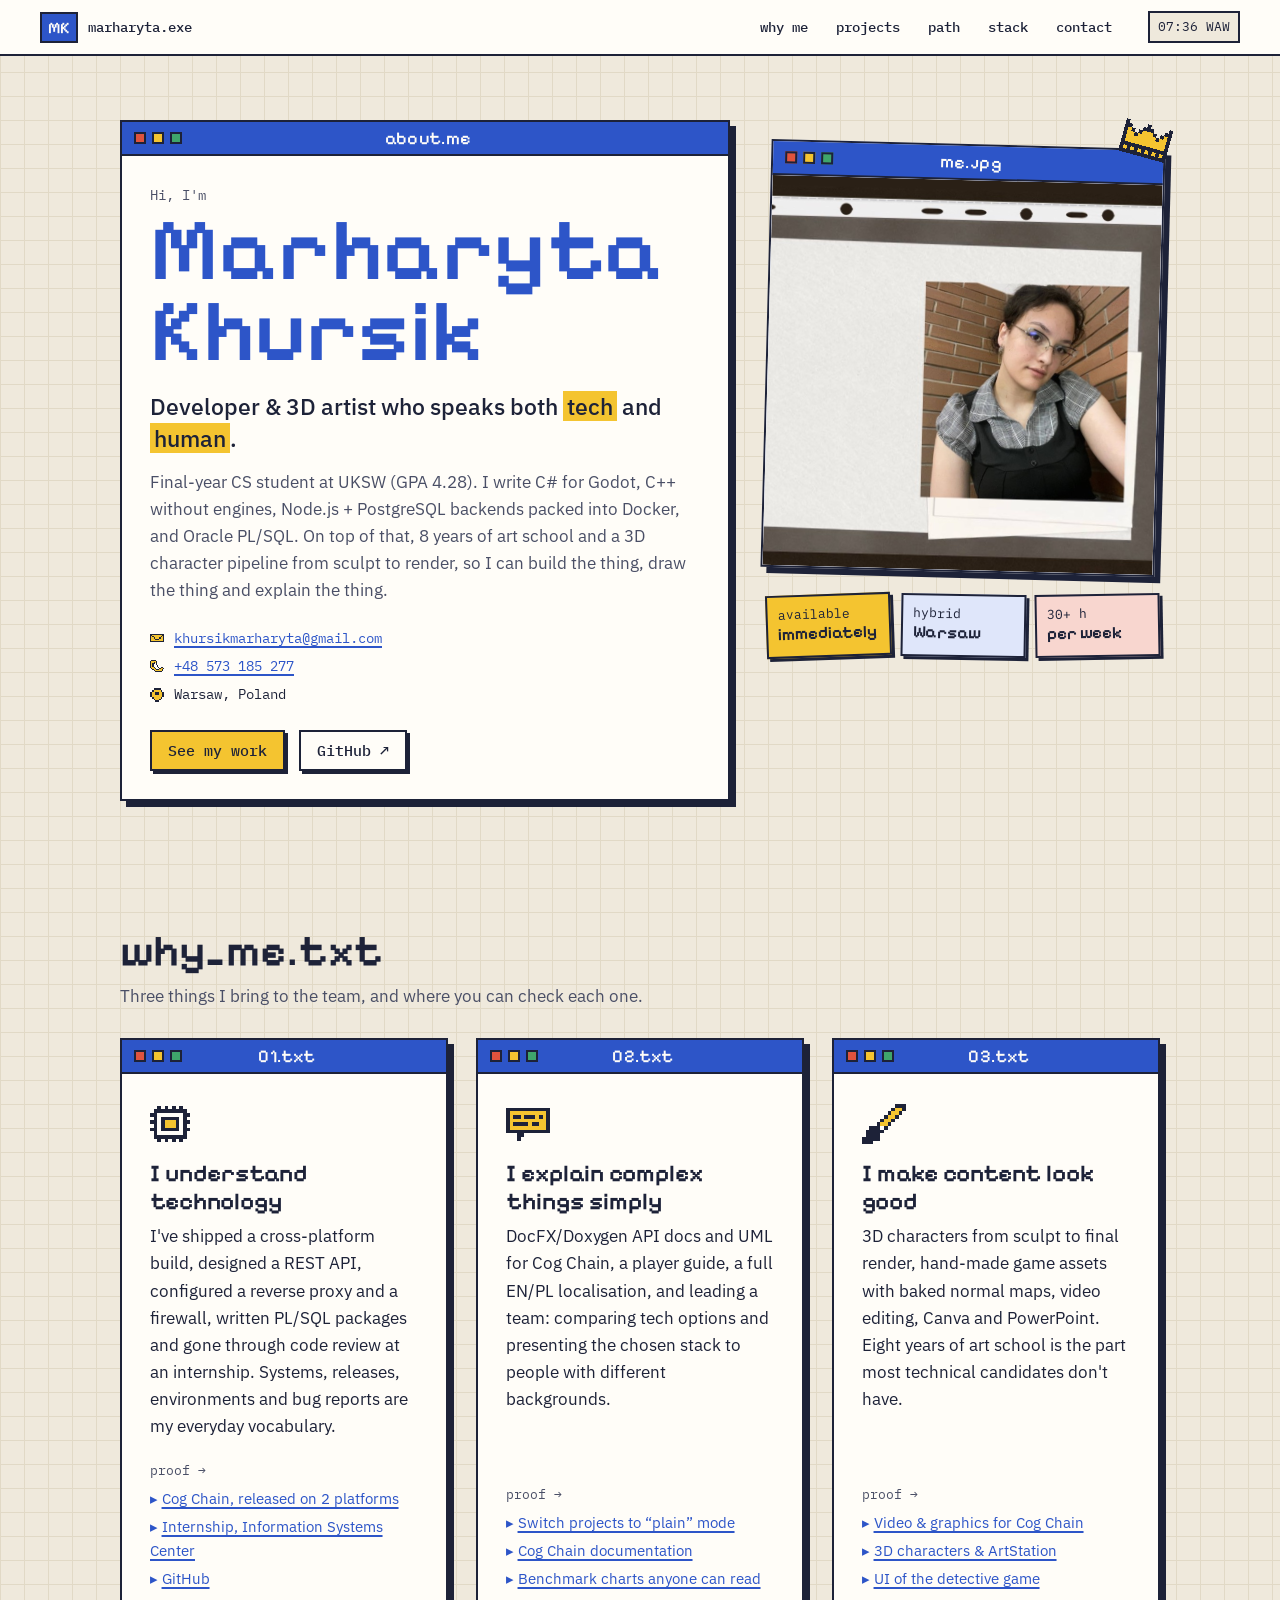
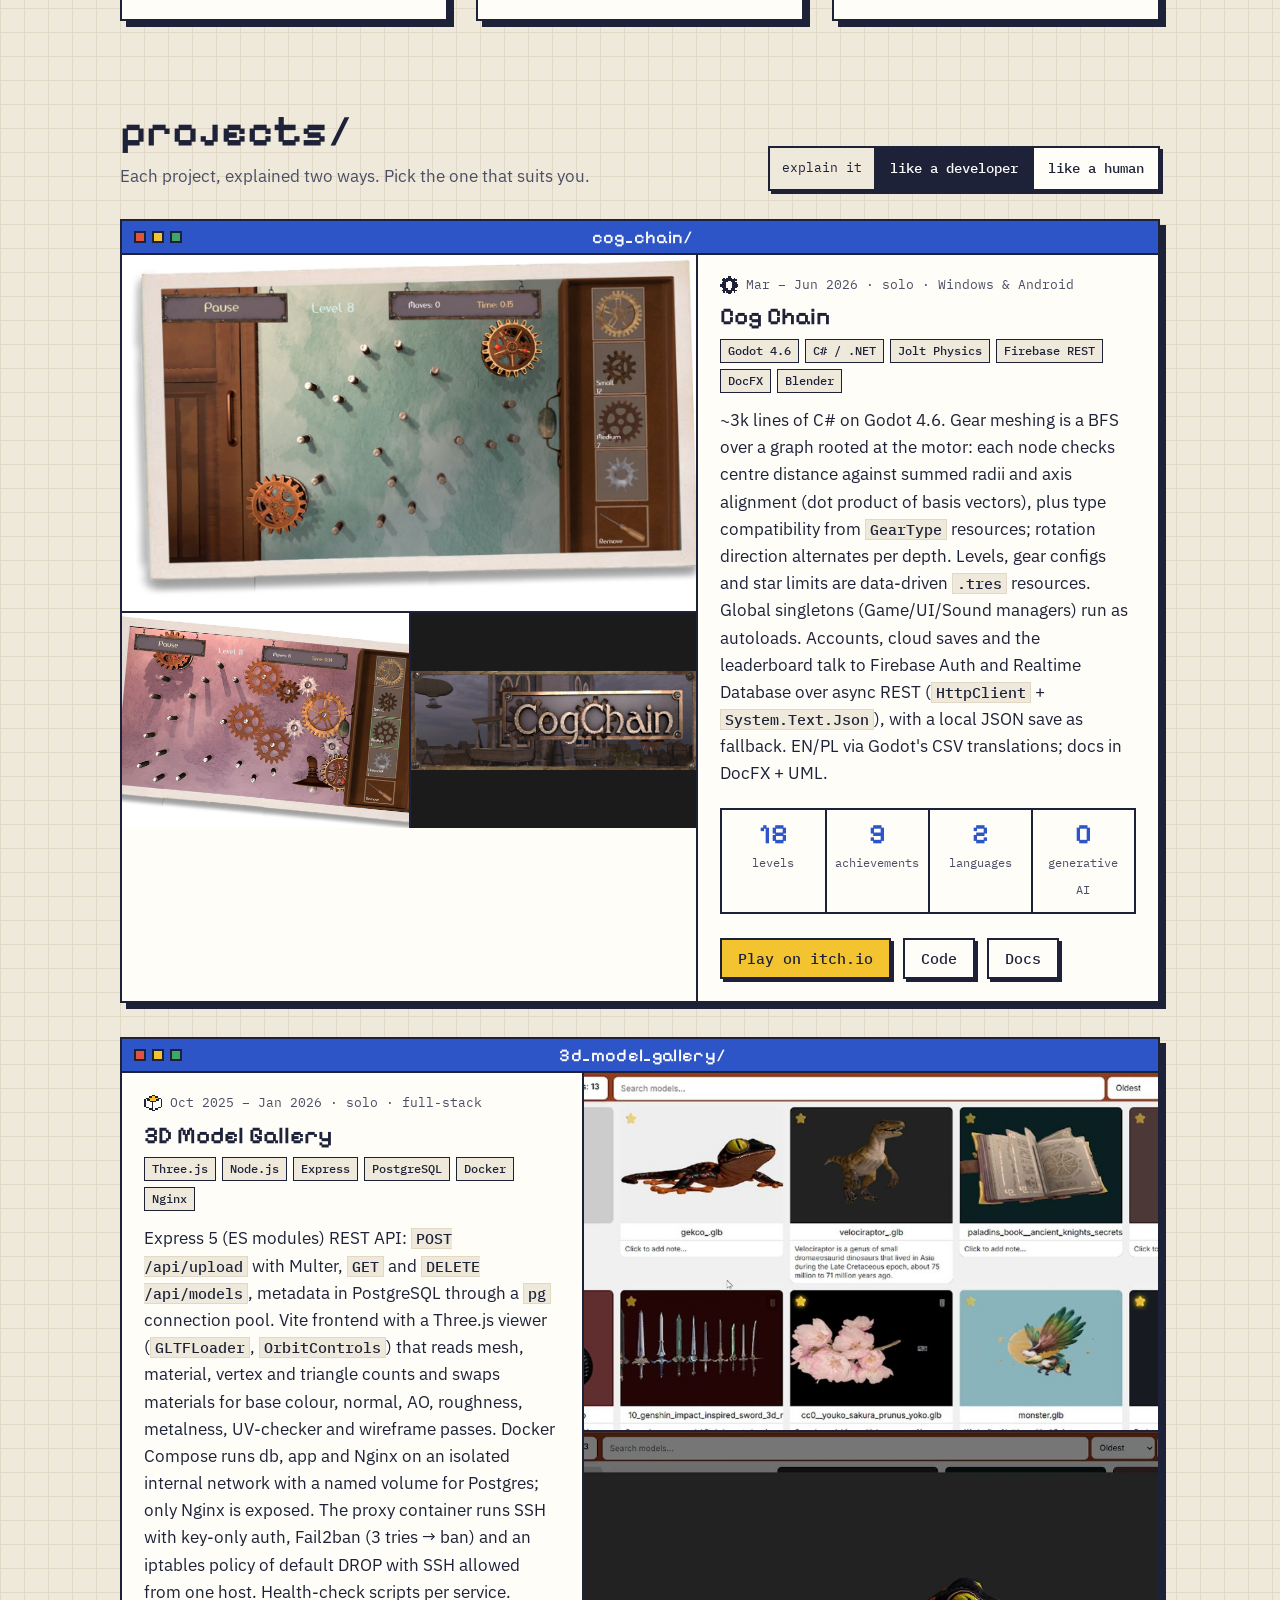
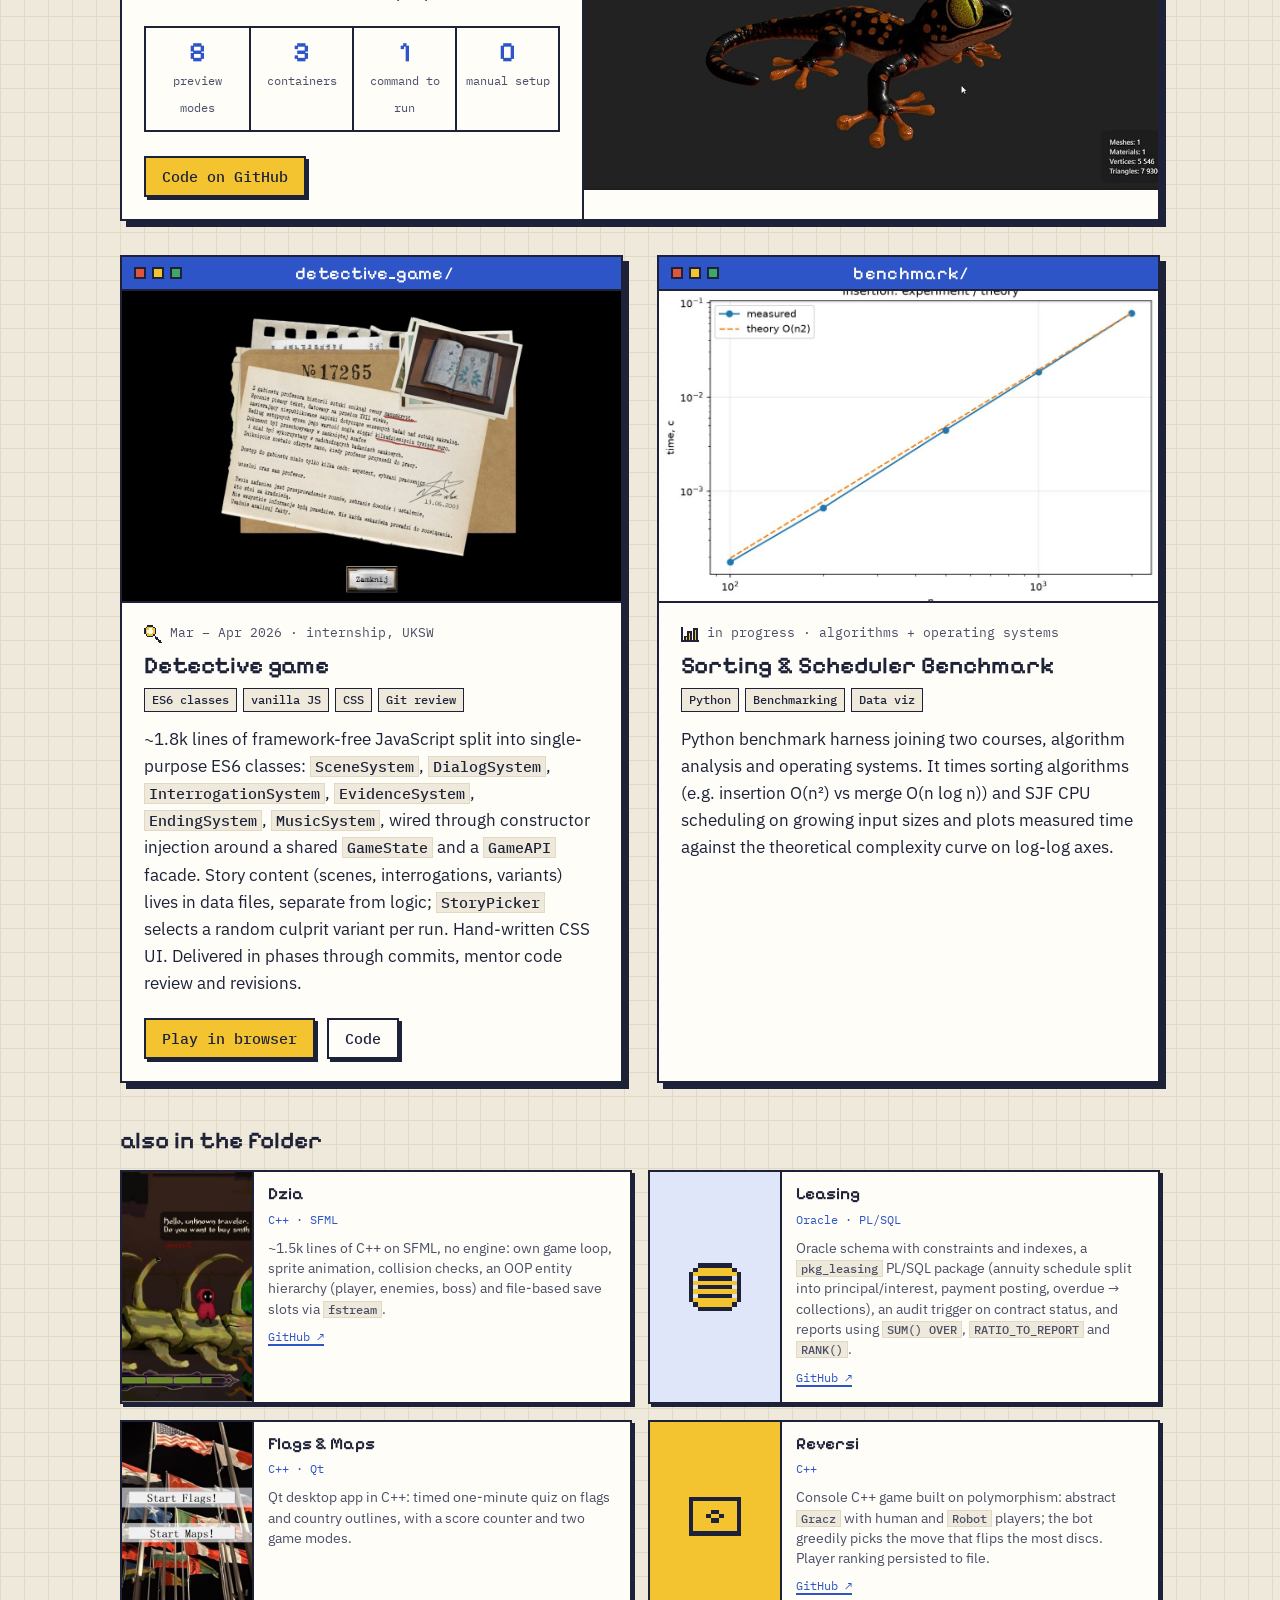
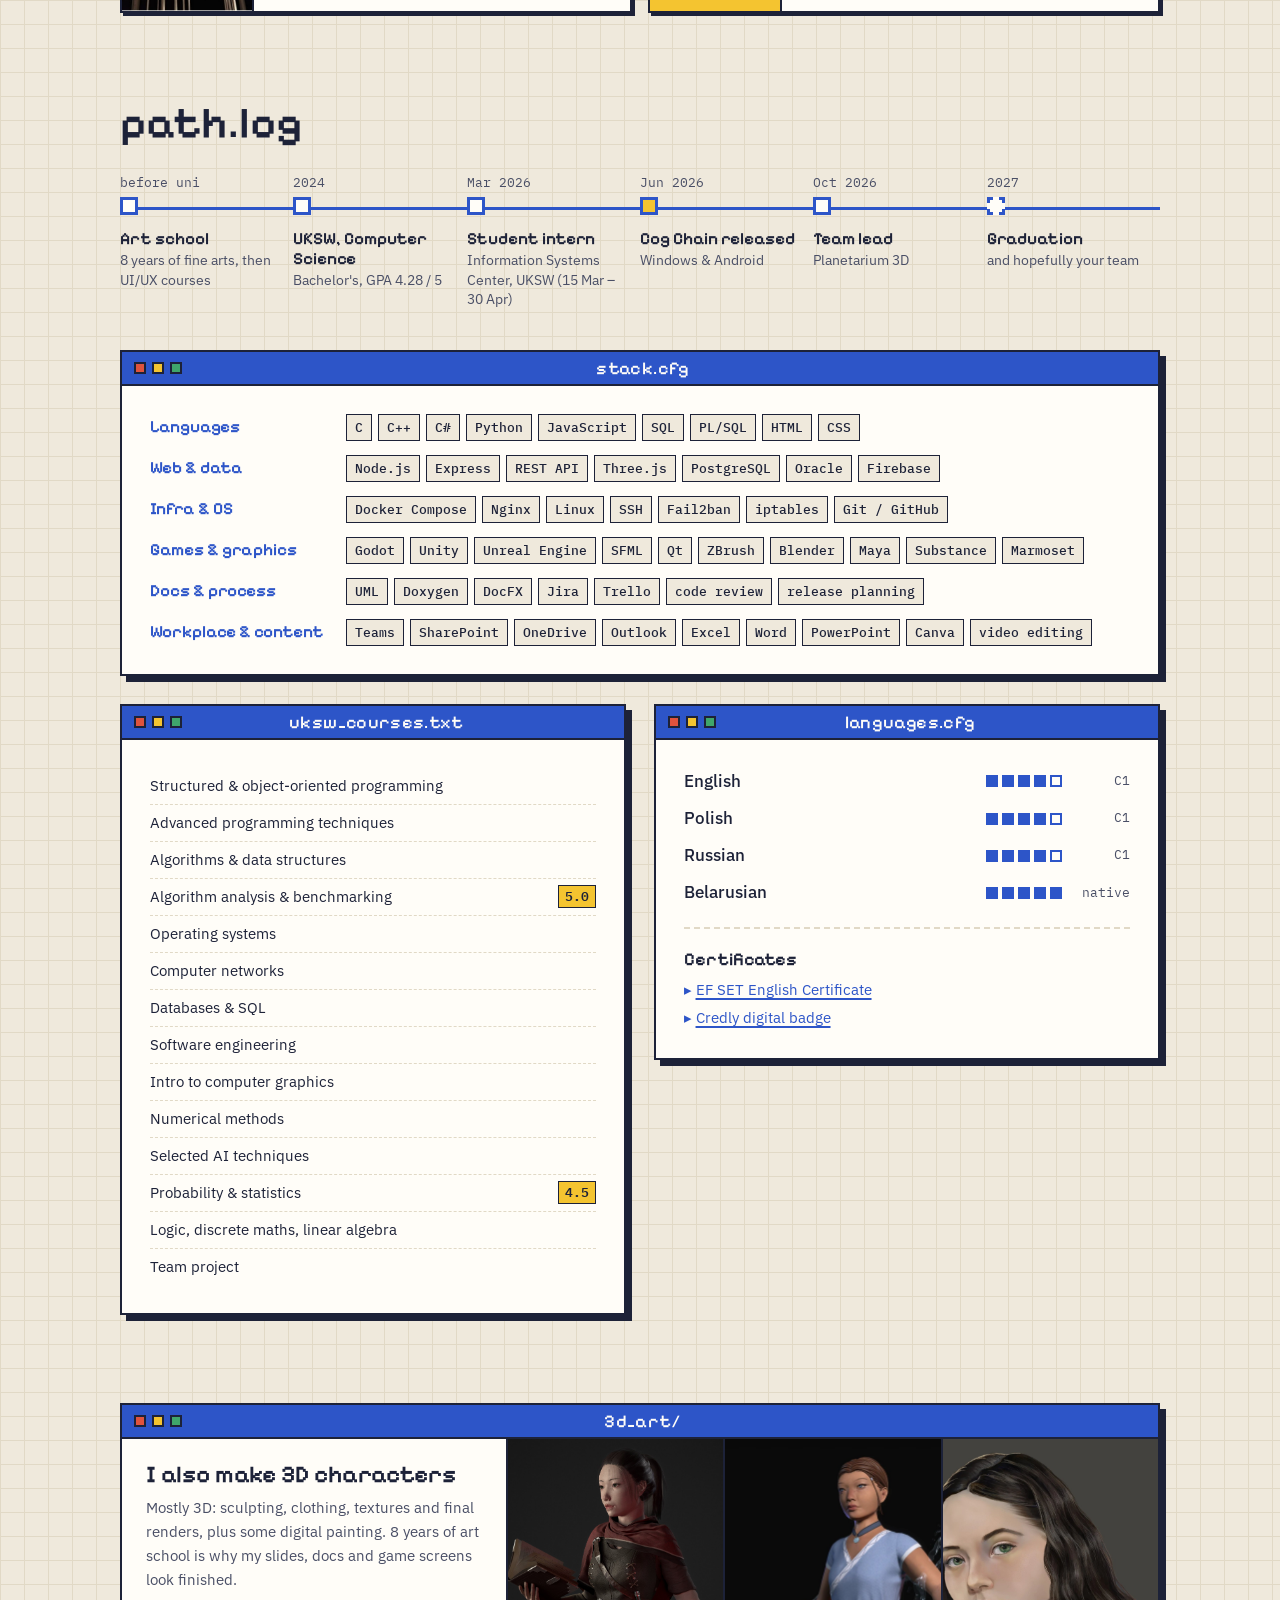
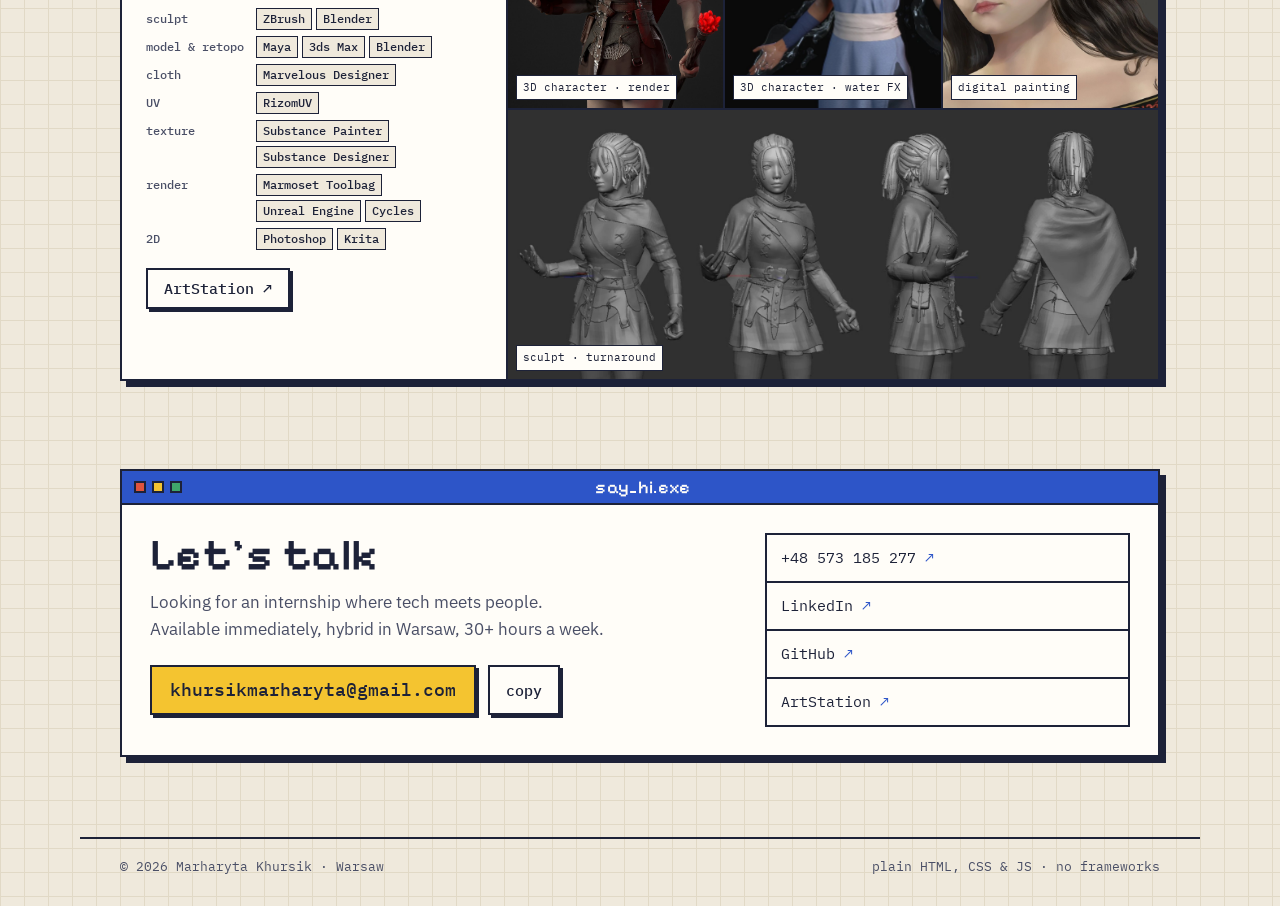
==== commit 3ab4c2be: "Add files via upload" ====
--- a/index.html
+++ b/index.html
@@ -42,13 +42,13 @@
         <div class="win__body">
           <p class="kicker mono">Hi, I'm</p>
           <h1 class="hero__name">Marharyta<br>Khursik</h1>
-          <p class="hero__role">Computer Science student who speaks both <mark>tech</mark> and <mark>human</mark>.</p>
-        <p class="hero__lead">  
-	           Final-year CS student at UKSW in Warsaw, with 8 years of art school behind me.
-
-            I build software, I make 3D characters, and I like explaining how they work to people
-            who never asked to know what a “release pipeline” is.
-	         </p>
+          <p class="hero__role">Developer &amp; 3D artist who speaks both <mark>tech</mark> and <mark>human</mark>.</p>
+        <p class="hero__lead">
+            Final-year CS student at UKSW (GPA 4.28). I write C# for Godot, C++ without engines,
+            Node.js + PostgreSQL backends packed into Docker, and Oracle PL/SQL. On top of that,
+            8 years of art school and a 3D character pipeline from sculpt to render, so I can build
+            the thing, draw the thing and explain the thing.
+          </p>
           <ul class="hero__contacts mono">
             <li><span data-px="mail"></span><a href="mailto:khursikmarharyta@gmail.com">khursikmarharyta@gmail.com</a></li>
             <li><span data-px="phone"></span><a href="tel:+48573185277">+48 573 185 277</a></li>  
@@ -68,7 +68,7 @@
             <span class="win__title">me.jpg</span>
           </div>
           <figure class="slot slot--portrait">
-            <img src="https://avatars.githubusercontent.com/u/236900823?v=4&amp;s=800" alt="Portrait of Marharyta Khursik" width="800" height="800">
+            <img src="https://avatars.githubusercontent.com/u/236900823?v=4&amp;s=800" data-fallback="images/hero.jpg" alt="Portrait of Marharyta Khursik" width="800" height="800">
             <figcaption class="slot__hint mono">GitHub avatar</figcaption>
           </figure>
           <span class="crown" data-px="crown" aria-hidden="true"></span>
@@ -92,7 +92,7 @@
           <div class="win__body">
             <span class="reason__icon" data-px="chip" aria-hidden="true"></span>
             <h3 class="h3">I understand technology</h3>
-            <p>CS student, my own shipped projects, an internship in a university IT center. You won't need to explain to me what a system, a release or a bug report is.</p>
+            <p>I've shipped a cross-platform build, designed a REST API, configured a reverse proxy and a firewall, written PL/SQL packages and gone through code review at an internship. Systems, releases, environments and bug reports are my everyday vocabulary.</p>
             <p class="proof mono">proof →</p>
             <ul class="proof__list">
               <li><a href="#p-cog">Cog Chain, released on 2 platforms</a></li>
@@ -106,7 +106,7 @@
           <div class="win__body">
             <span class="reason__icon" data-px="bubble" aria-hidden="true"></span>
             <h3 class="h3">I explain complex things simply</h3>
-            <p>Docs and a player guide for my game, content in English and Polish, and presenting a technical decision to my own team as its lead.</p>
+            <p>DocFX/Doxygen API docs and UML for Cog Chain, a player guide, a full EN/PL localisation, and leading a team: comparing tech options and presenting the chosen stack to people with different backgrounds.</p>
           <p class="proof mono">proof →</p>
           <ul class="proof__list">
               <li><a href="#projects" data-set-mode="plain">Switch projects to “plain” mode</a></li>
@@ -121,7 +121,7 @@
           <div class="win__body">
             <span class="reason__icon" data-px="brush" aria-hidden="true"></span>
             <h3 class="h3">I make content look good</h3>
-            <p>3D characters, video editing, Canva, PowerPoint and illustration. Eight years of art school is the part most technical candidates don't have.</p>
+            <p>3D characters from sculpt to final render, hand-made game assets with baked normal maps, video editing, Canva and PowerPoint. Eight years of art school is the part most technical candidates don't have.</p>
             <p class="proof mono">proof →</p>
             <ul class="proof__list">
               <li><a href="#p-cog">Video &amp; graphics for Cog Chain</a></li>
@@ -154,17 +154,17 @@
             <div class="project__media">
               <figure class="slot slot--wide">
 
-                <img src="images/projects/cogchain.jpg" alt="Cog Chain gameplay: gears connected to a motor">
+                <img src="images/projects/cogchain-1.jpg" alt="Cog Chain gameplay: gears connected to a motor">
                 <figcaption class="slot__hint mono">images/projects/cogchain.jpg</figcaption>
               </figure>
               <div class="project__thumbs">
                 <figure class="slot">
-                  <img src="images/projects/cogchain-1.jpg" alt="Cog Chain level">  
+                  <img src="images/projects/cogchain-2.jpg" alt="Cog Chain level">  
                   <figcaption class="slot__hint mono">images/projects/cogchain-1.jpg</figcaption>
                 </figure>
                 <figure class="slot">
 
-                  <img src="images/projects/cogchain-2.jpg" alt="Cog Chain mechanism">
+                  <img class="fit-contain" src="images/projects/cogchain.jpg" alt="Cog Chain mechanism">
                   <figcaption class="slot__hint mono">images/projects/cogchain-2.jpg</figcaption>
                 </figure>
               </div>
@@ -172,8 +172,8 @@
             <div class="project__text">
               <p class="meta mono"><span data-px="gear"></span>Mar – Jun 2026 · solo · Windows &amp; Android</p>
                 <h3 class="h3">Cog Chain</h3>
-              <p class="tag-row"><span class="tag">Godot</span><span class="tag">C#</span><span class="tag">Firebase</span><span class="tag">Blender</span><span class="tag">Docs</span></p>
-                <p class="desc desc--tech">3D puzzle game in Godot/C#: gear physics with tooth ratios and opposite rotation, 18 levels, local accounts with Firebase cloud sync, a global leaderboard and 9 achievements. Documented with UML and Doxygen.</p>
+              <p class="tag-row"><span class="tag">Godot 4.6</span><span class="tag">C# / .NET</span><span class="tag">Jolt Physics</span><span class="tag">Firebase REST</span><span class="tag">DocFX</span><span class="tag">Blender</span></p>
+                <p class="desc desc--tech">~3k lines of C# on Godot 4.6. Gear meshing is a BFS over a graph rooted at the motor: each node checks centre distance against summed radii and axis alignment (dot product of basis vectors), plus type compatibility from <code>GearType</code> resources; rotation direction alternates per depth. Levels, gear configs and star limits are data-driven <code>.tres</code> resources. Global singletons (Game/UI/Sound managers) run as autoloads. Accounts, cloud saves and the leaderboard talk to Firebase Auth and Realtime Database over async REST (<code>HttpClient</code> + <code>System.Text.Json</code>), with a local JSON save as fallback. EN/PL via Godot's CSV translations; docs in DocFX + UML.</p>
               <p class="desc desc--plain">A puzzle game about gears. You connect them to a motor so that a door opens or a lamp turns on. I did everything myself: the idea, the drawings, the 3D models, the video, the testing and the release. I also wrote a guide so new players know where to start.</p>
 
               <ul class="stats">
@@ -213,7 +213,7 @@
               <h3 class="h3">3D Model Gallery</h3>
               <p class="tag-row"><span class="tag">Three.js</span><span class="tag">Node.js</span><span class="tag">Express</span><span class="tag">PostgreSQL</span><span class="tag">Docker</span><span class="tag">Nginx</span></p>
 
-              <p class="desc desc--tech">Node.js/Express REST API with PostgreSQL and a Three.js viewer: orbit camera, movable light, mesh/material/vertex/triangle stats and preview modes for base colour, normal, AO, roughness, metalness, UV check and wireframe. Runs as three Docker Compose containers behind an Nginx reverse proxy; server hardened with SSH keys, Fail2ban and iptables.</p>
+              <p class="desc desc--tech">Express 5 (ES modules) REST API: <code>POST /api/upload</code> with Multer, <code>GET</code> and <code>DELETE /api/models</code>, metadata in PostgreSQL through a <code>pg</code> connection pool. Vite frontend with a Three.js viewer (<code>GLTFLoader</code>, <code>OrbitControls</code>) that reads mesh, material, vertex and triangle counts and swaps materials for base colour, normal, AO, roughness, metalness, UV-checker and wireframe passes. Docker Compose runs db, app and Nginx on an isolated internal network with a named volume for Postgres; only Nginx is exposed. The proxy container runs SSH with key-only auth, Fail2ban (3 tries → ban) and an iptables policy of default DROP with SSH allowed from one host. Health-check scripts per service.</p>
               <p class="desc desc--plain">A website where you upload a 3D model and look at it from every side, right in the browser. You can switch views to check each texture separately, like a 3D artist does before handing a model over. Anyone can start it with one command, and the server is protected from break-in attempts.</p>
               <ul class="stats">
                 <li><b>8</b><span>preview modes</span></li>
@@ -236,8 +236,8 @@
           <div class="project__text">
               <p class="meta mono"><span data-px="glass"></span>Mar – Apr 2026 · internship, UKSW</p>
             <h3 class="h3">Detective game</h3>
-          <p class="tag-row"><span class="tag">HTML</span><span class="tag">CSS</span><span class="tag">JavaScript</span><span class="tag">Git</span></p>
-            <p class="desc desc--tech">Browser game in vanilla JS with a hand-written stylesheet: interrogation and dialogue systems, an evidence notebook, randomised story variants and multiple endings. Built in phases with code review from a mentor.</p>
+          <p class="tag-row"><span class="tag">ES6 classes</span><span class="tag">vanilla JS</span><span class="tag">CSS</span><span class="tag">Git review</span></p>
+            <p class="desc desc--tech">~1.8k lines of framework-free JavaScript split into single-purpose ES6 classes: <code>SceneSystem</code>, <code>DialogSystem</code>, <code>InterrogationSystem</code>, <code>EvidenceSystem</code>, <code>EndingSystem</code>, <code>MusicSystem</code>, wired through constructor injection around a shared <code>GameState</code> and a <code>GameAPI</code> facade. Story content (scenes, interrogations, variants) lives in data files, separate from logic; <code>StoryPicker</code> selects a random culprit variant per run. Hand-written CSS UI. Delivered in phases through commits, mentor code review and revisions.</p>
             <p class="desc desc--plain">A small detective story you play in the browser. Every time you start, a different person is guilty, so you have to question suspects and collect clues. I designed how every screen looks and wrote the code.</p>
             <p class="links">
             <a class="btn btn--primary" href="https://marharytakh.github.io/detective-game/" target="_blank" rel="noopener">Play in browser</a>
@@ -250,14 +250,14 @@
         <article class="win project" id="p-bench">
           <div class="win__bar"><span class="win__dots" aria-hidden="true"><i></i><i></i><i></i></span><span class="win__title">benchmark/</span></div>
           <figure class="slot slot--wide">
-            <img src="images/projects/benchmark.jpg" alt="Sorting and scheduler benchmark: charts of running time">
+            <img src="images/projects/benchmark-1.jpg" alt="Sorting and scheduler benchmark: charts of running time">
             <figcaption class="slot__hint mono">images/projects/benchmark.jpg</figcaption>
           </figure>
           <div class="project__text">
               <p class="meta mono"><span data-px="chart"></span>in progress · algorithms + operating systems</p>
             <h3 class="h3">Sorting &amp; Scheduler Benchmark</h3>
             <p class="tag-row"><span class="tag">Python</span><span class="tag">Benchmarking</span><span class="tag">Data viz</span></p>
-            <p class="desc desc--tech">Python tool that measures sorting algorithms and SJF (Shortest Job First) CPU scheduling on growing input sizes, plots the results and compares measured running time with theoretical complexity.</p>
+            <p class="desc desc--tech">Python benchmark harness joining two courses, algorithm analysis and operating systems. It times sorting algorithms (e.g. insertion O(n²) vs merge O(n log n)) and SJF CPU scheduling on growing input sizes and plots measured time against the theoretical complexity curve on log-log axes.</p>
 
             <p class="desc desc--plain">A program that checks which way of sorting data is fastest, and how a computer should decide which task to do first. It runs real tests and turns the numbers into charts that anyone can read without a maths background.</p>
           </div>
@@ -269,21 +269,21 @@
 
       <ul class="more">
         <li class="more__item">
-        <figure class="slot"><img src="images/projects/dzia.jpg" alt="Dzia pixel game"><figcaption class="slot__hint mono">dzia.jpg</figcaption></figure>
-          <div><b>Dzia</b><span class="mono">C++ · SFML</span><p>Pixel action game without an engine: three waves, a boss and card upgrades.</p><a class="more__link mono" href="https://github.com/MarharytaKh/Dzia-Game" target="_blank" rel="noopener">GitHub ↗</a></div>
+        <figure class="slot"><img src="images/projects/dzia-1.jpg" alt="Dzia pixel game"><figcaption class="slot__hint mono">dzia.jpg</figcaption></figure>
+          <div><b>Dzia</b><span class="mono">C++ · SFML</span><p>~1.5k lines of C++ on SFML, no engine: own game loop, sprite animation, collision checks, an OOP entity hierarchy (player, enemies, boss) and file-based save slots via <code>fstream</code>.</p><a class="more__link mono" href="https://github.com/MarharytaKh/Dzia-Game" target="_blank" rel="noopener">GitHub ↗</a></div>
 
           </li>
         <li class="more__item">
-          <figure class="slot"><img src="images/projects/leasing.jpg" alt="Leasing database schema"><figcaption class="slot__hint mono">leasing.jpg</figcaption></figure>
-          <div><b>Leasing</b><span class="mono">Oracle · PL/SQL</span><p>Database for a leasing company: annuity instalment schedules, payment posting, overdue tracking with automatic hand-off to collections, a status-history trigger and window-function reports.</p><a class="more__link mono" href="https://github.com/MarharytaKh/leasing-oracle" target="_blank" rel="noopener">GitHub ↗</a></div>
+          <div class="icon-tile" aria-hidden="true"><span data-px="db"></span></div>
+          <div><b>Leasing</b><span class="mono">Oracle · PL/SQL</span><p>Oracle schema with constraints and indexes, a <code>pkg_leasing</code> PL/SQL package (annuity schedule split into principal/interest, payment posting, overdue → collections), an audit trigger on contract status, and reports using <code>SUM() OVER</code>, <code>RATIO_TO_REPORT</code> and <code>RANK()</code>.</p><a class="more__link mono" href="https://github.com/MarharytaKh/leasing-oracle" target="_blank" rel="noopener">GitHub ↗</a></div>
         </li>  
         <li class="more__item">
         <figure class="slot"><img src="images/projects/flags.jpg" alt="Flags and Maps quiz"><figcaption class="slot__hint mono">flags.jpg</figcaption></figure>
-          <div><b>Flags &amp; Maps</b><span class="mono">C++ · Qt</span><p>One-minute geography quiz on flags and country shapes, with a desktop GUI.</p></div>
+          <div><b>Flags &amp; Maps</b><span class="mono">C++ · Qt</span><p>Qt desktop app in C++: timed one-minute quiz on flags and country outlines, with a score counter and two game modes.</p></div>
         </li>
         <li class="more__item">
-          <figure class="slot"><img src="images/projects/reversi.jpg" alt="Reversi console game"><figcaption class="slot__hint mono">reversi.jpg</figcaption></figure>
-          <div><b>Reversi</b><span class="mono">C++</span><p>Console board game with a computer opponent and a saved player ranking.</p><a class="more__link mono" href="https://github.com/MarharytaKh/Reversi" target="_blank" rel="noopener">GitHub ↗</a></div>
+          <div class="icon-tile icon-tile--y" aria-hidden="true"><span data-px="board"></span></div>
+          <div><b>Reversi</b><span class="mono">C++</span><p>Console C++ game built on polymorphism: abstract <code>Gracz</code> with human and <code>Robot</code> players; the bot greedily picks the move that flips the most discs. Player ranking persisted to file.</p><a class="more__link mono" href="https://github.com/MarharytaKh/Reversi" target="_blank" rel="noopener">GitHub ↗</a></div>
         </li>
       </ul>
       </section>  
--- a/style.css
+++ b/style.css
@@ -411,3 +411,10 @@
 .pipeline dd { margin: 0; display: flex; flex-wrap: wrap; gap: 4px; }
 .pipeline dd span { font: 500 12px/1 var(--f-mono); padding: 4px 6px; border: 1.5px solid var(--ink); background: var(--paper); }
 .project__media > .slot:last-child { border-bottom: 0; }
+
+.slot img.fit-contain{object-fit:contain;background:#1b1b1b}
+.icon-tile { display:flex; align-items:center; justify-content:center; background:var(--blue-l); border-right:var(--b); min-height:110px }
+.icon-tile--y{background:var(--yellow)}
+.icon-tile [data-px] {width:52px;height:52px}
+.slot--portrait img[src$="hero.jpg"]{object-position:88% 50%}
+code{font:500 .86em var(--f-mono);background:var(--paper);border:1px solid var(--grid);padding:0 4px}
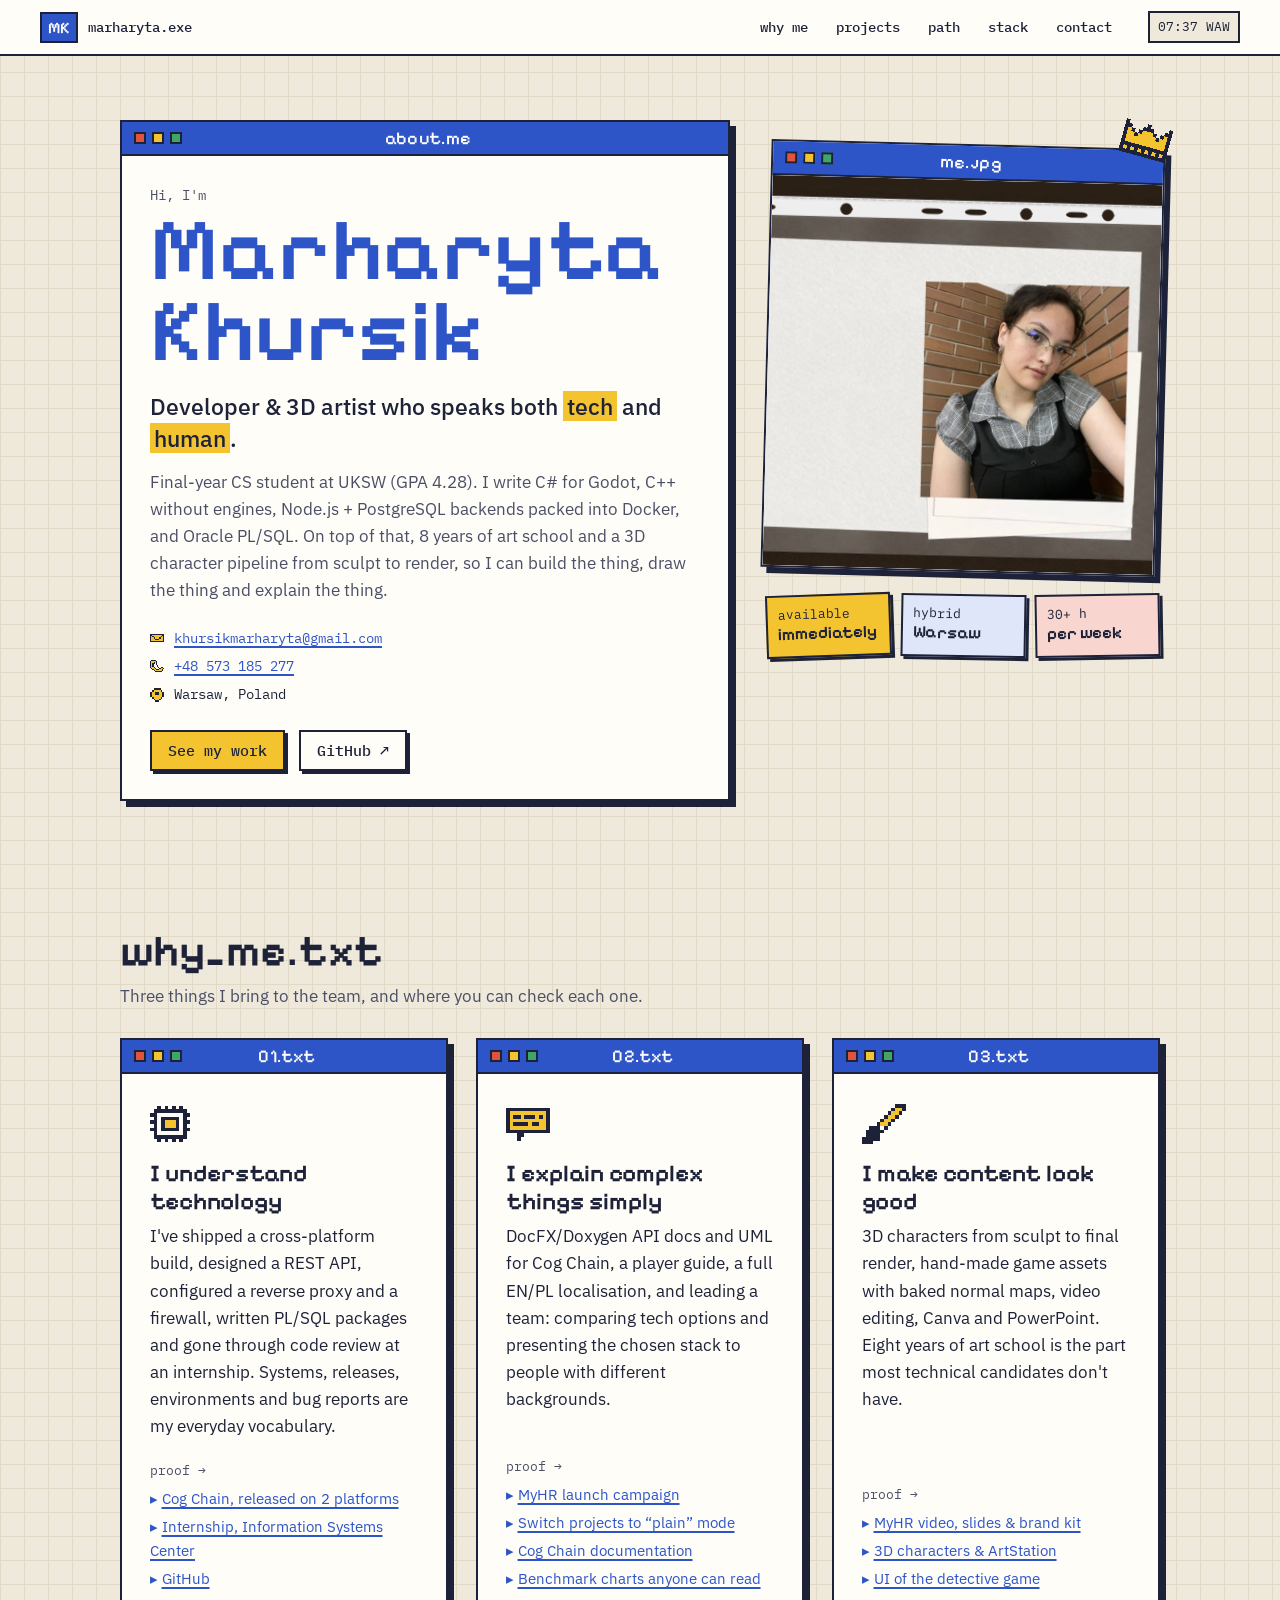
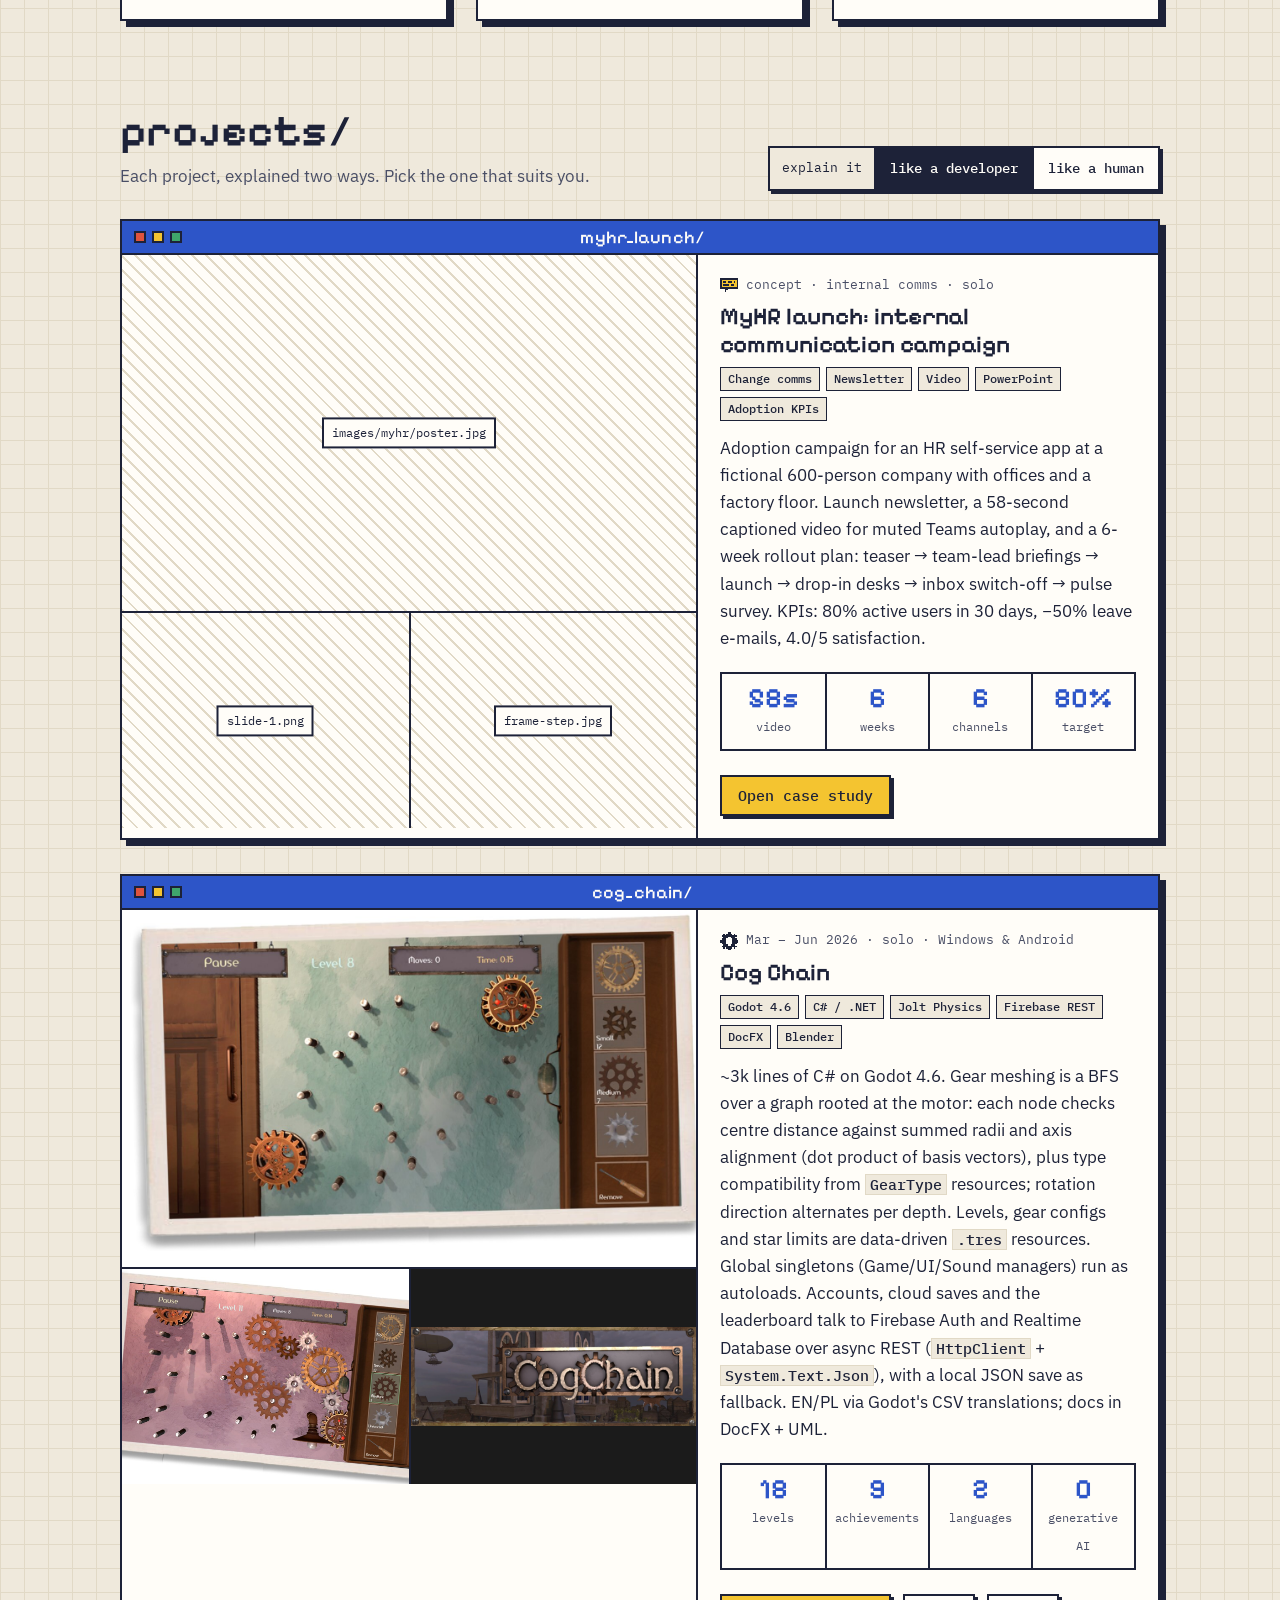
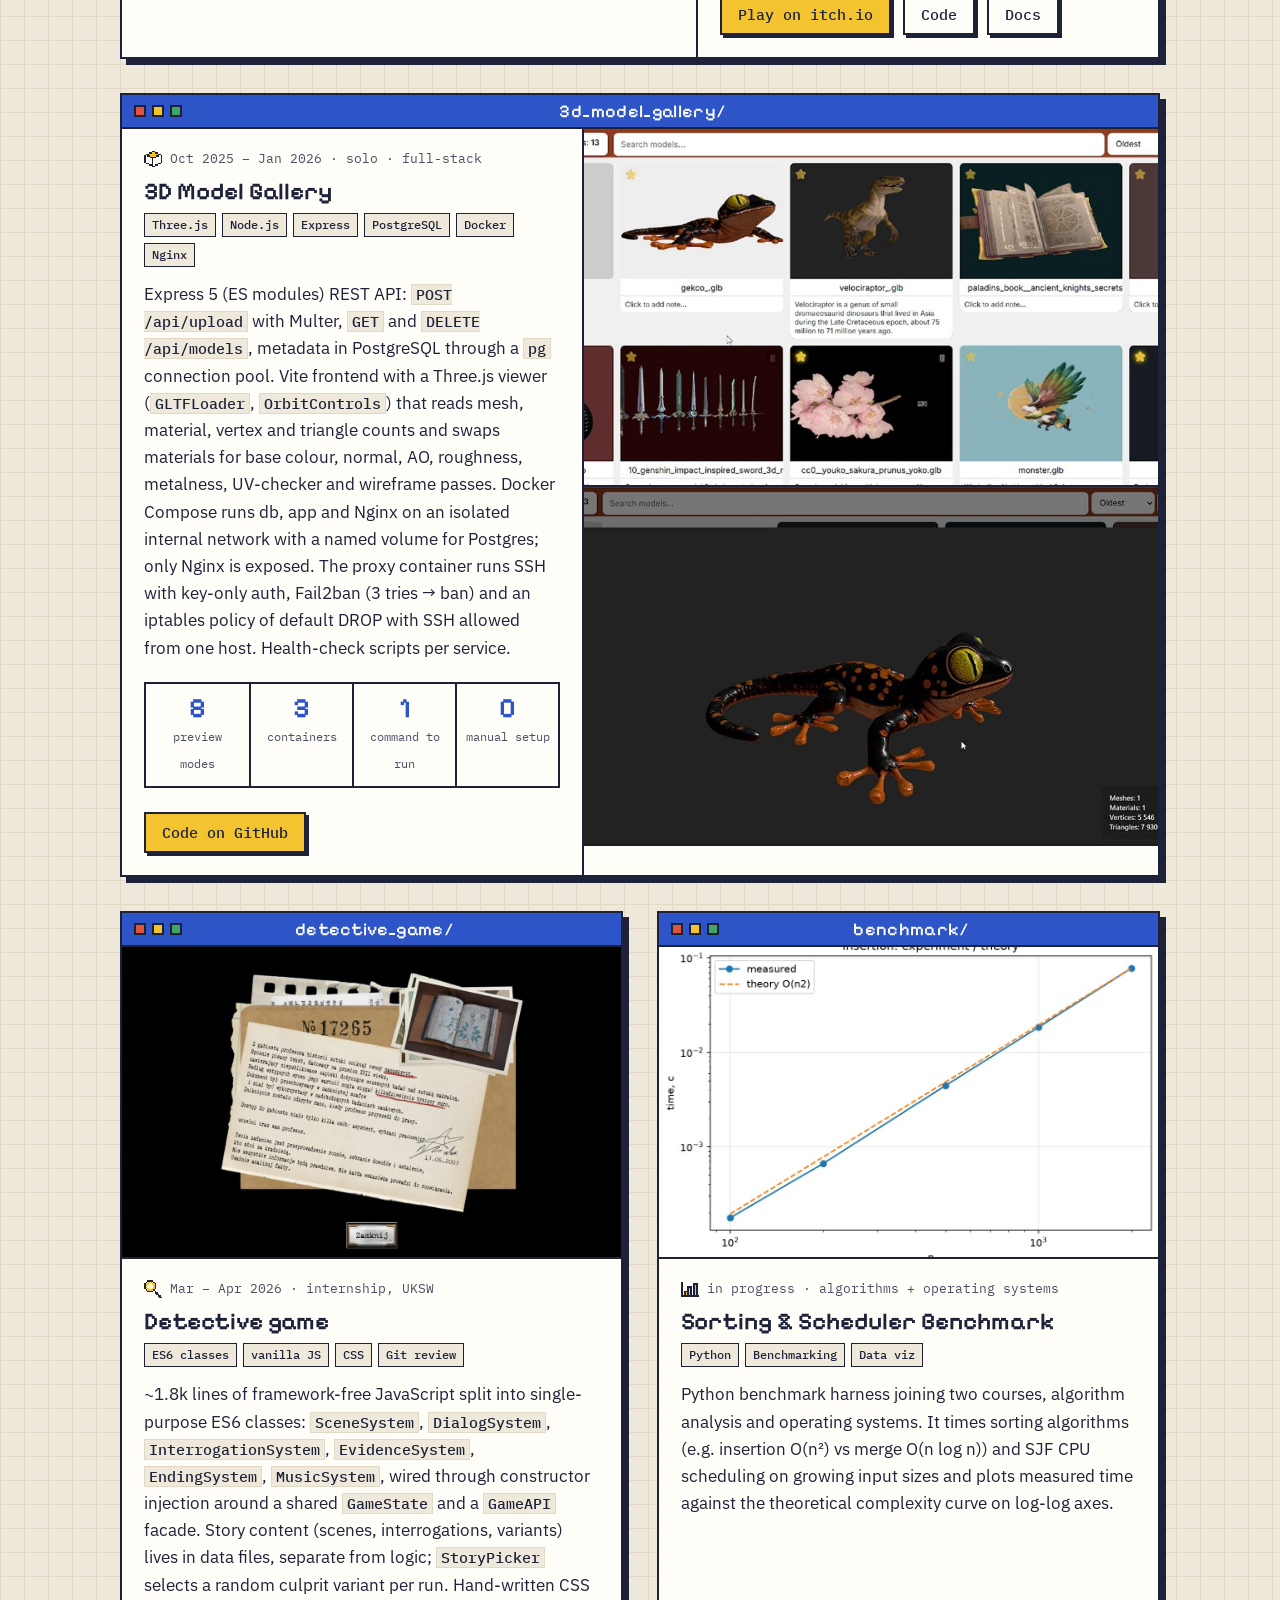
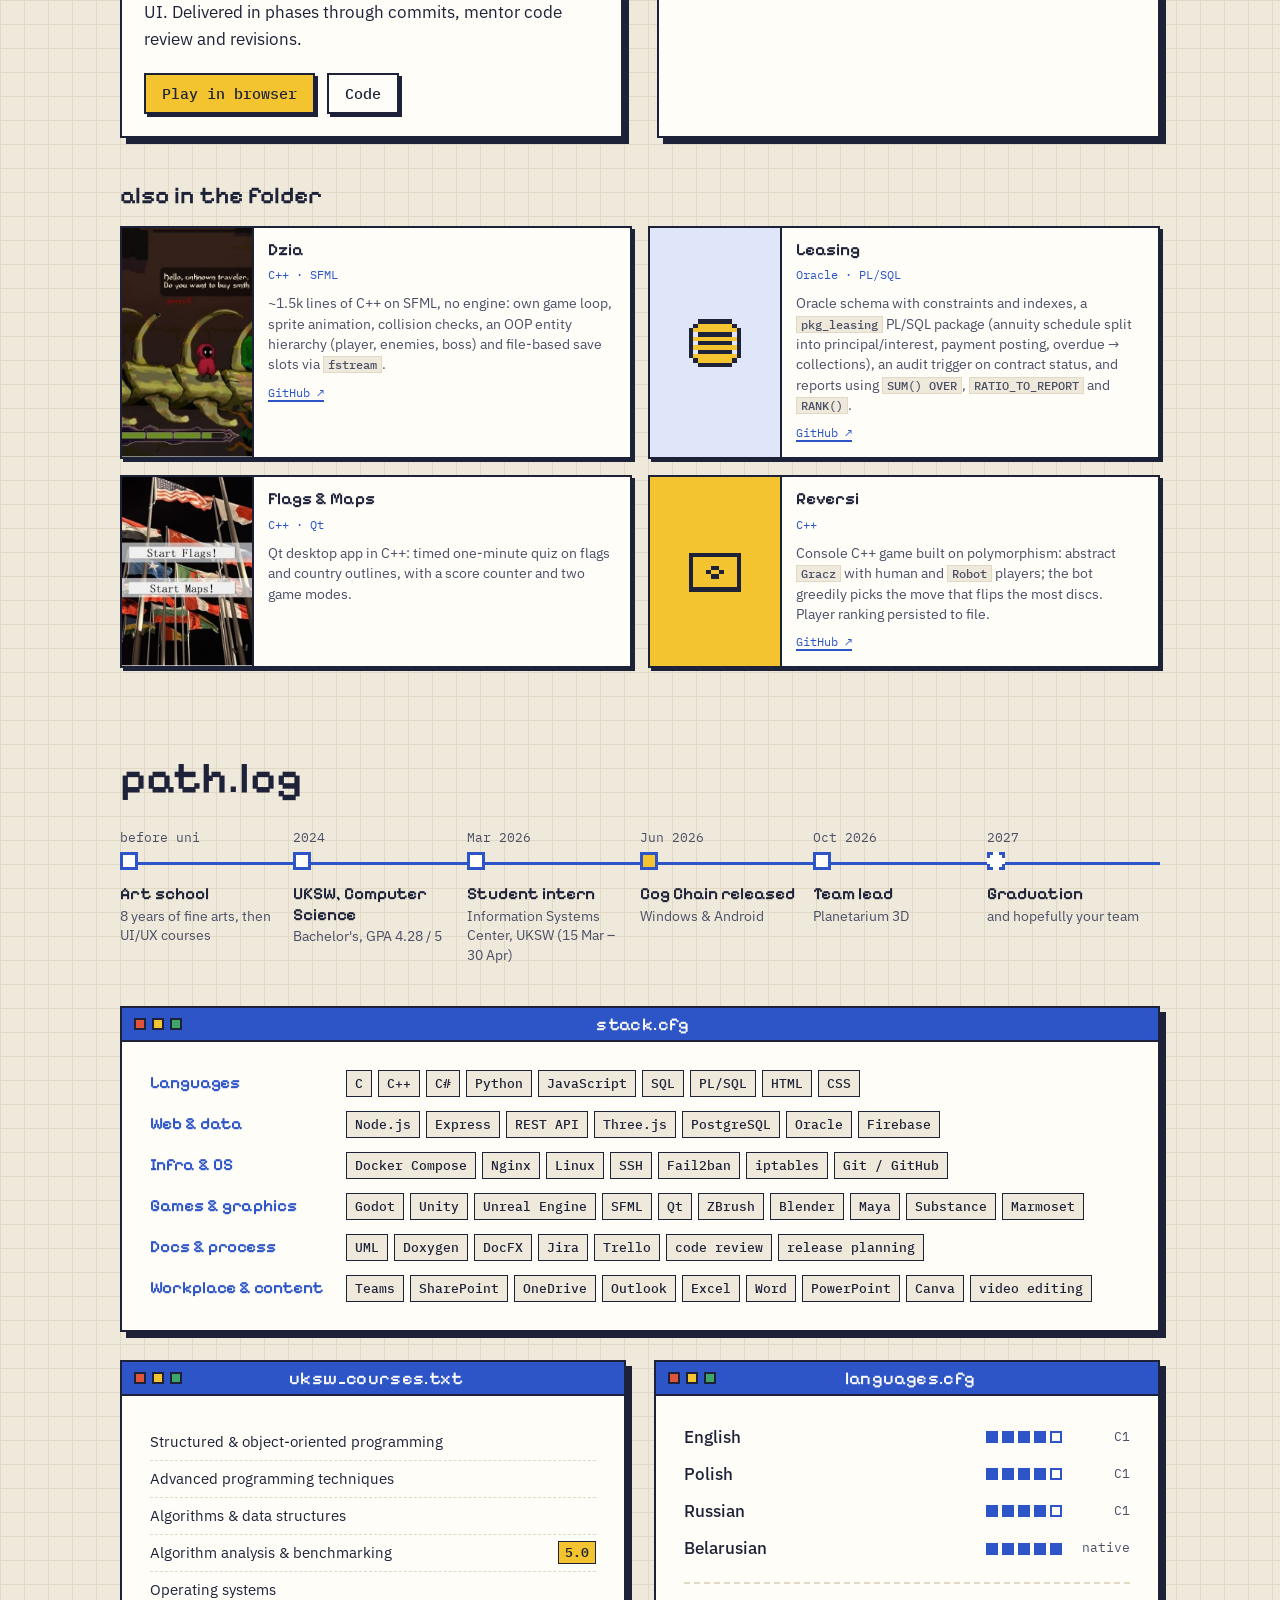
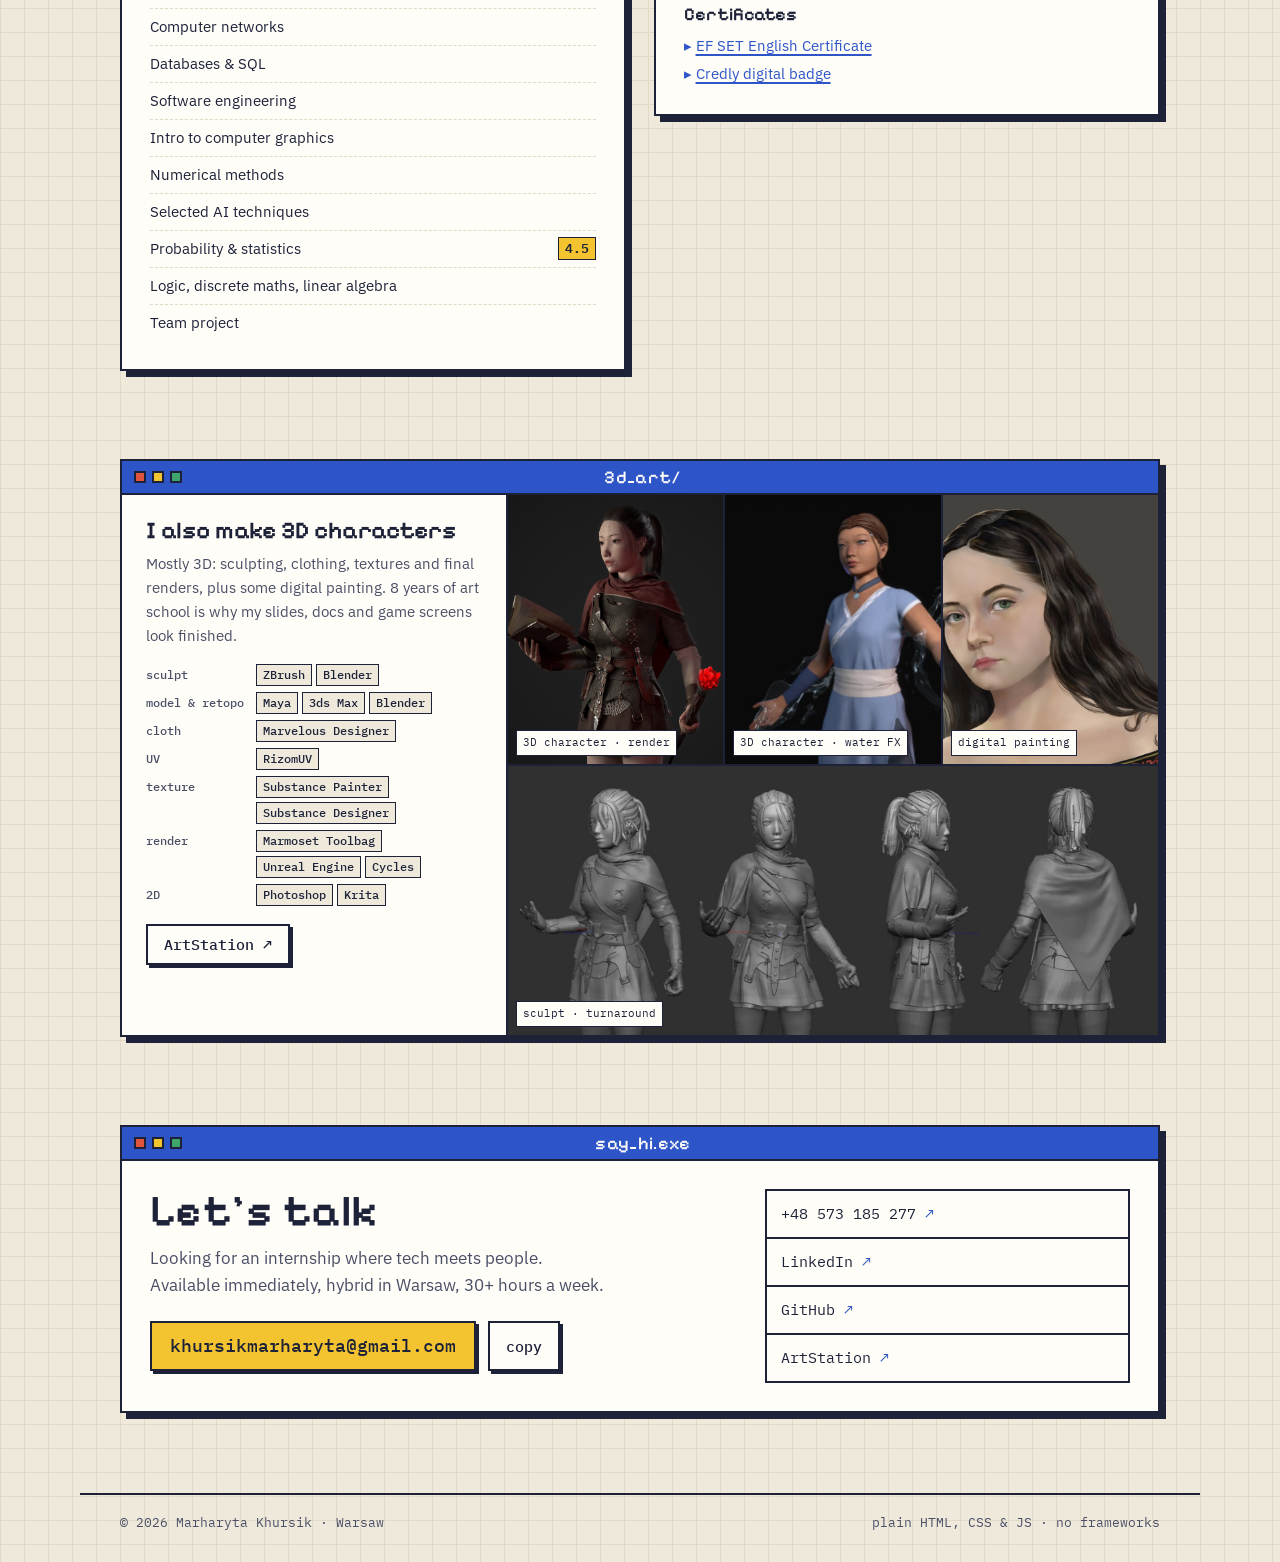
==== commit a82427b0: "Add files via upload" ====
--- a/index.html
+++ b/index.html
@@ -109,6 +109,7 @@
             <p>DocFX/Doxygen API docs and UML for Cog Chain, a player guide, a full EN/PL localisation, and leading a team: comparing tech options and presenting the chosen stack to people with different backgrounds.</p>
           <p class="proof mono">proof →</p>
           <ul class="proof__list">
+              <li><a href="projects/myhr.html">MyHR launch campaign</a></li>
               <li><a href="#projects" data-set-mode="plain">Switch projects to “plain” mode</a></li>
               <li><a href="https://github.com/MarharytaKh/CogDoc" target="_blank" rel="noopener">Cog Chain documentation</a></li>
               <li><a href="#p-bench">Benchmark charts anyone can read</a></li>  
@@ -124,7 +125,7 @@
             <p>3D characters from sculpt to final render, hand-made game assets with baked normal maps, video editing, Canva and PowerPoint. Eight years of art school is the part most technical candidates don't have.</p>
             <p class="proof mono">proof →</p>
             <ul class="proof__list">
-              <li><a href="#p-cog">Video &amp; graphics for Cog Chain</a></li>
+              <li><a href="projects/myhr.html#video">MyHR video, slides &amp; brand kit</a></li>
               <li><a href="#art">3D characters &amp; ArtStation</a></li>
               <li><a href="#p-detective">UI of the detective game</a></li>  
           </ul>
@@ -147,6 +148,38 @@
       </header>
 
         <div class="projects" data-mode="tech">
+
+        <article class="win project project--featured project--myhr" id="p-myhr">
+          <div class="win__bar"><span class="win__dots" aria-hidden="true"><i></i><i></i><i></i></span><span class="win__title">myhr_launch/</span></div>
+          <div class="project__inner">
+            <div class="project__media">
+              <figure class="slot slot--wide">
+                <img src="images/myhr/poster.jpg" alt="Frame from the MyHR launch video: Meet MyHR, with the app home screen">
+                <figcaption class="slot__hint mono">images/myhr/poster.jpg</figcaption>
+              </figure>
+              <div class="project__thumbs">
+                <figure class="slot"><img src="images/myhr/slide-1.png" style="object-position:0 0" alt="Rollout timeline slide"><figcaption class="slot__hint mono">slide-1.png</figcaption></figure>
+                <figure class="slot"><img src="images/myhr/frame-step.jpg" alt="Video frame: step 02, pick your dates"><figcaption class="slot__hint mono">frame-step.jpg</figcaption></figure>
+              </div>
+            </div>
+            <div class="project__text">
+              <p class="meta mono"><span data-px="bubble"></span>concept · internal comms · solo</p>
+              <h3 class="h3">MyHR launch: internal communication campaign</h3>
+              <p class="tag-row"><span class="tag">Change comms</span><span class="tag">Newsletter</span><span class="tag">Video</span><span class="tag">PowerPoint</span><span class="tag">Adoption KPIs</span></p>
+              <p class="desc desc--tech">Adoption campaign for an HR self-service app at a fictional 600-person company with offices and a factory floor. Launch newsletter, a 58-second captioned video for muted Teams autoplay, and a 6-week rollout plan: teaser → team-lead briefings → launch → drop-in desks → inbox switch-off → pulse survey. KPIs: 80% active users in 30 days, −50% leave e-mails, 4.0/5 satisfaction.</p>
+              <p class="desc desc--plain">A made-up company gets a new HR app, and people need to actually start using it. I wrote the announcement e-mail, made a one-minute video showing how to book a holiday in three taps, and planned who hears what and when, including people in the factory who never sit at a computer.</p>
+              <ul class="stats">
+                <li><b>58s</b><span>video</span></li>
+                <li><b>6</b><span>weeks</span></li>
+                <li><b>6</b><span>channels</span></li>
+                <li><b>80%</b><span>target</span></li>
+              </ul>
+              <p class="links">
+                <a class="btn btn--primary" href="projects/myhr.html">Open case study</a>
+              </p>
+            </div>
+          </div>
+        </article>
 
         <article class="win project project--featured" id="p-cog">
           <div class="win__bar"><span class="win__dots" aria-hidden="true"><i></i><i></i><i></i></span><span class="win__title">cog_chain/</span></div>
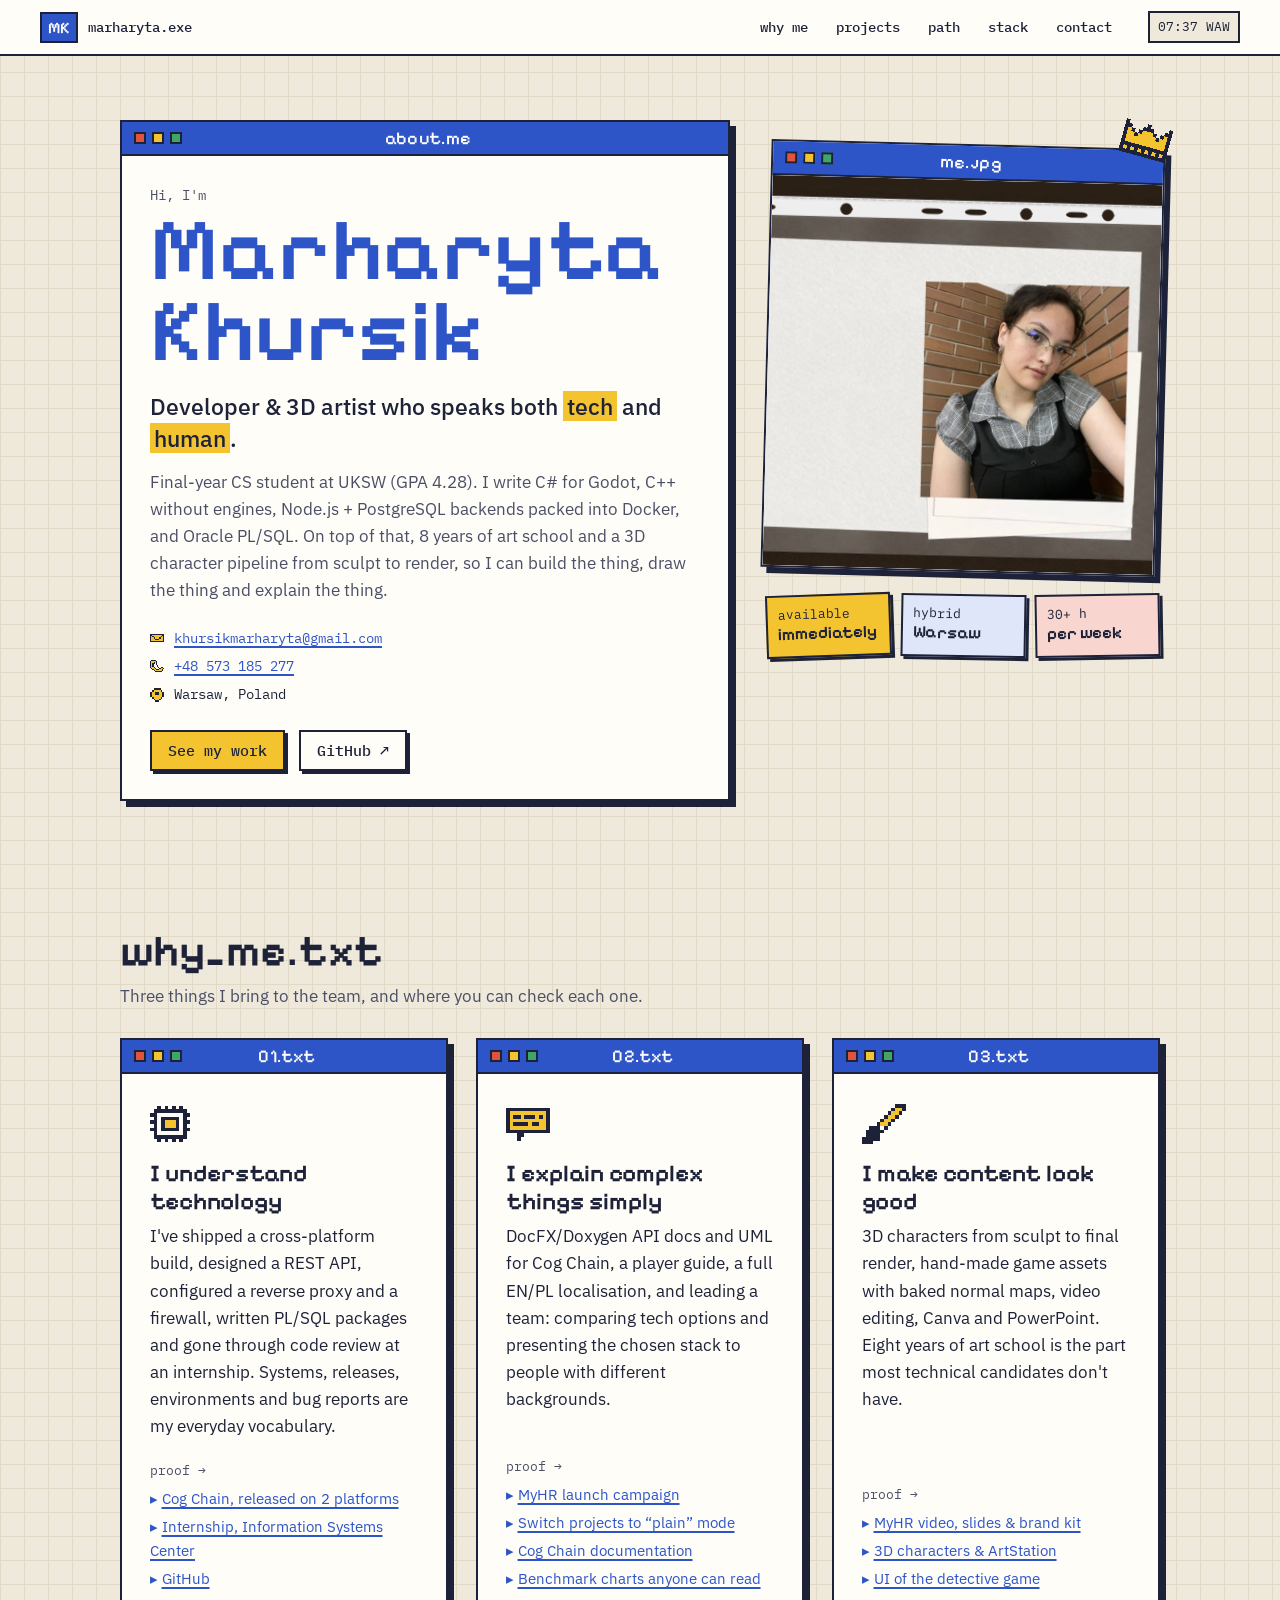
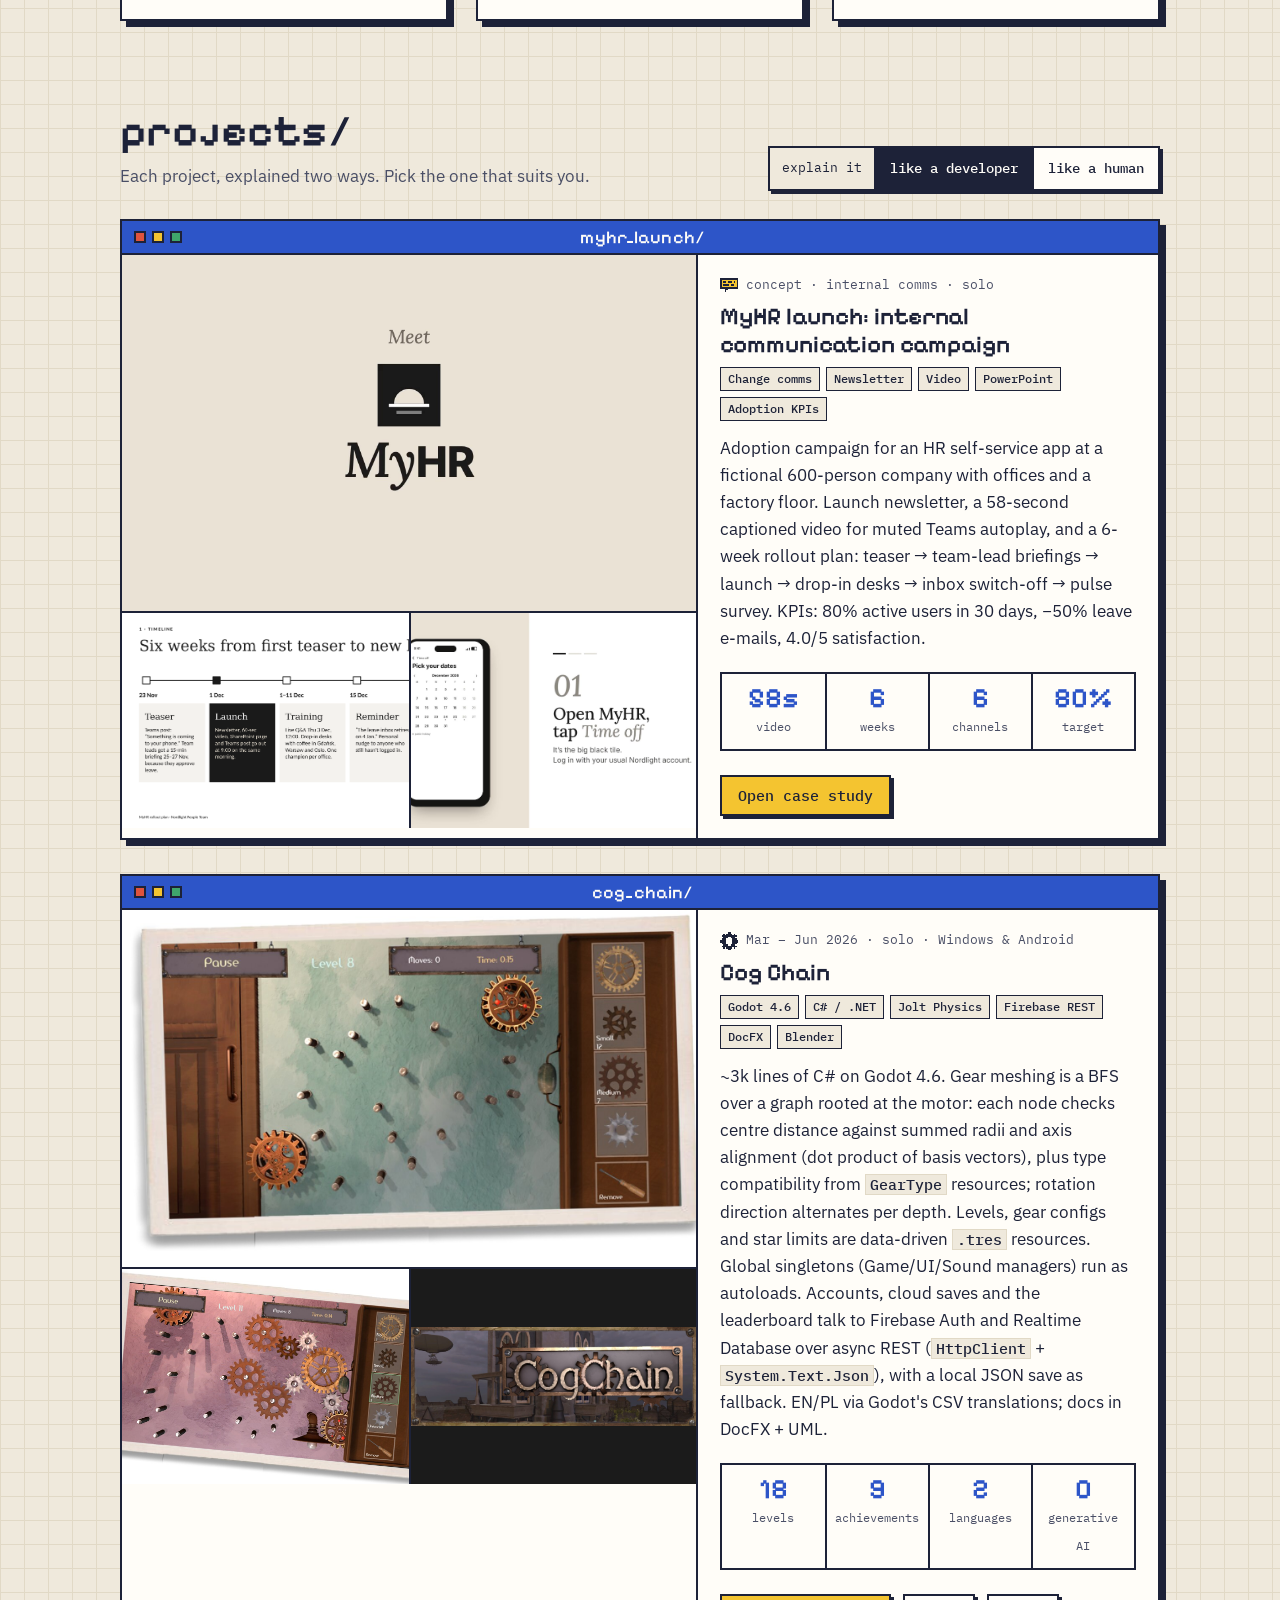
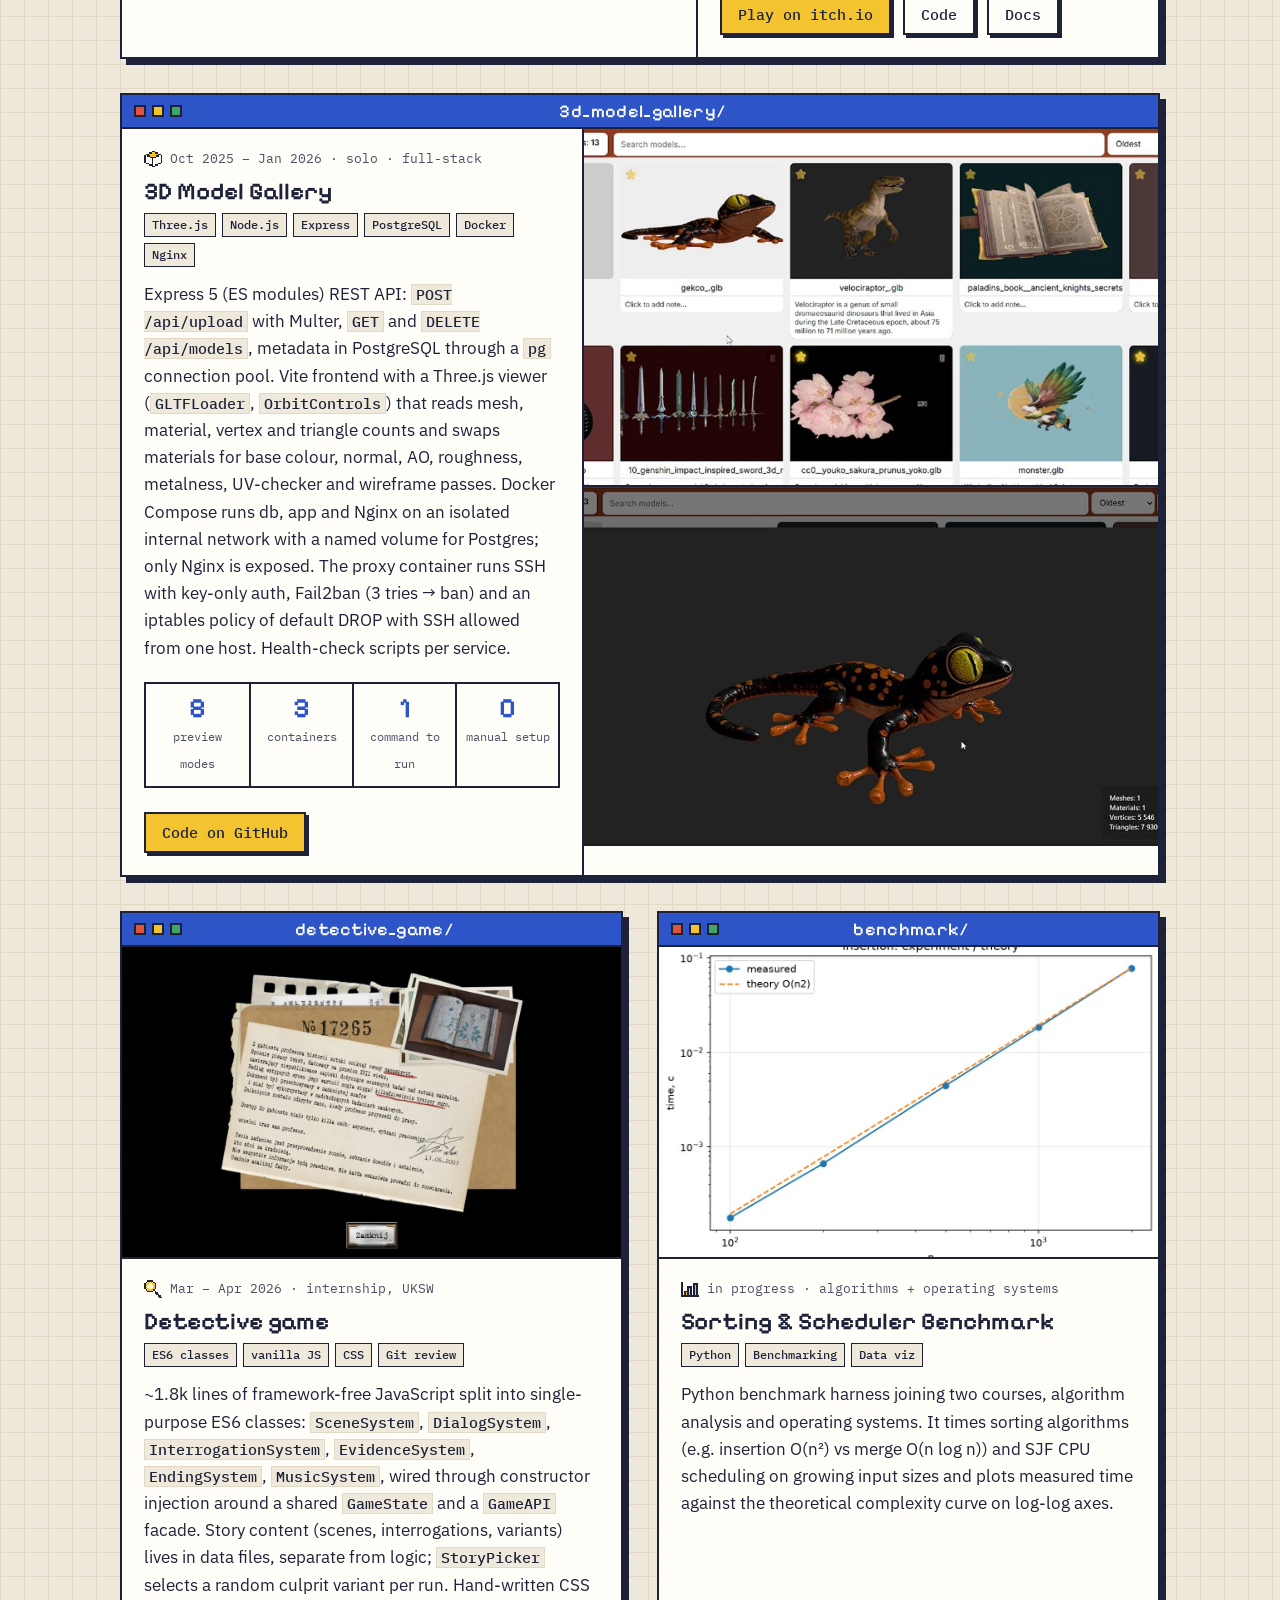
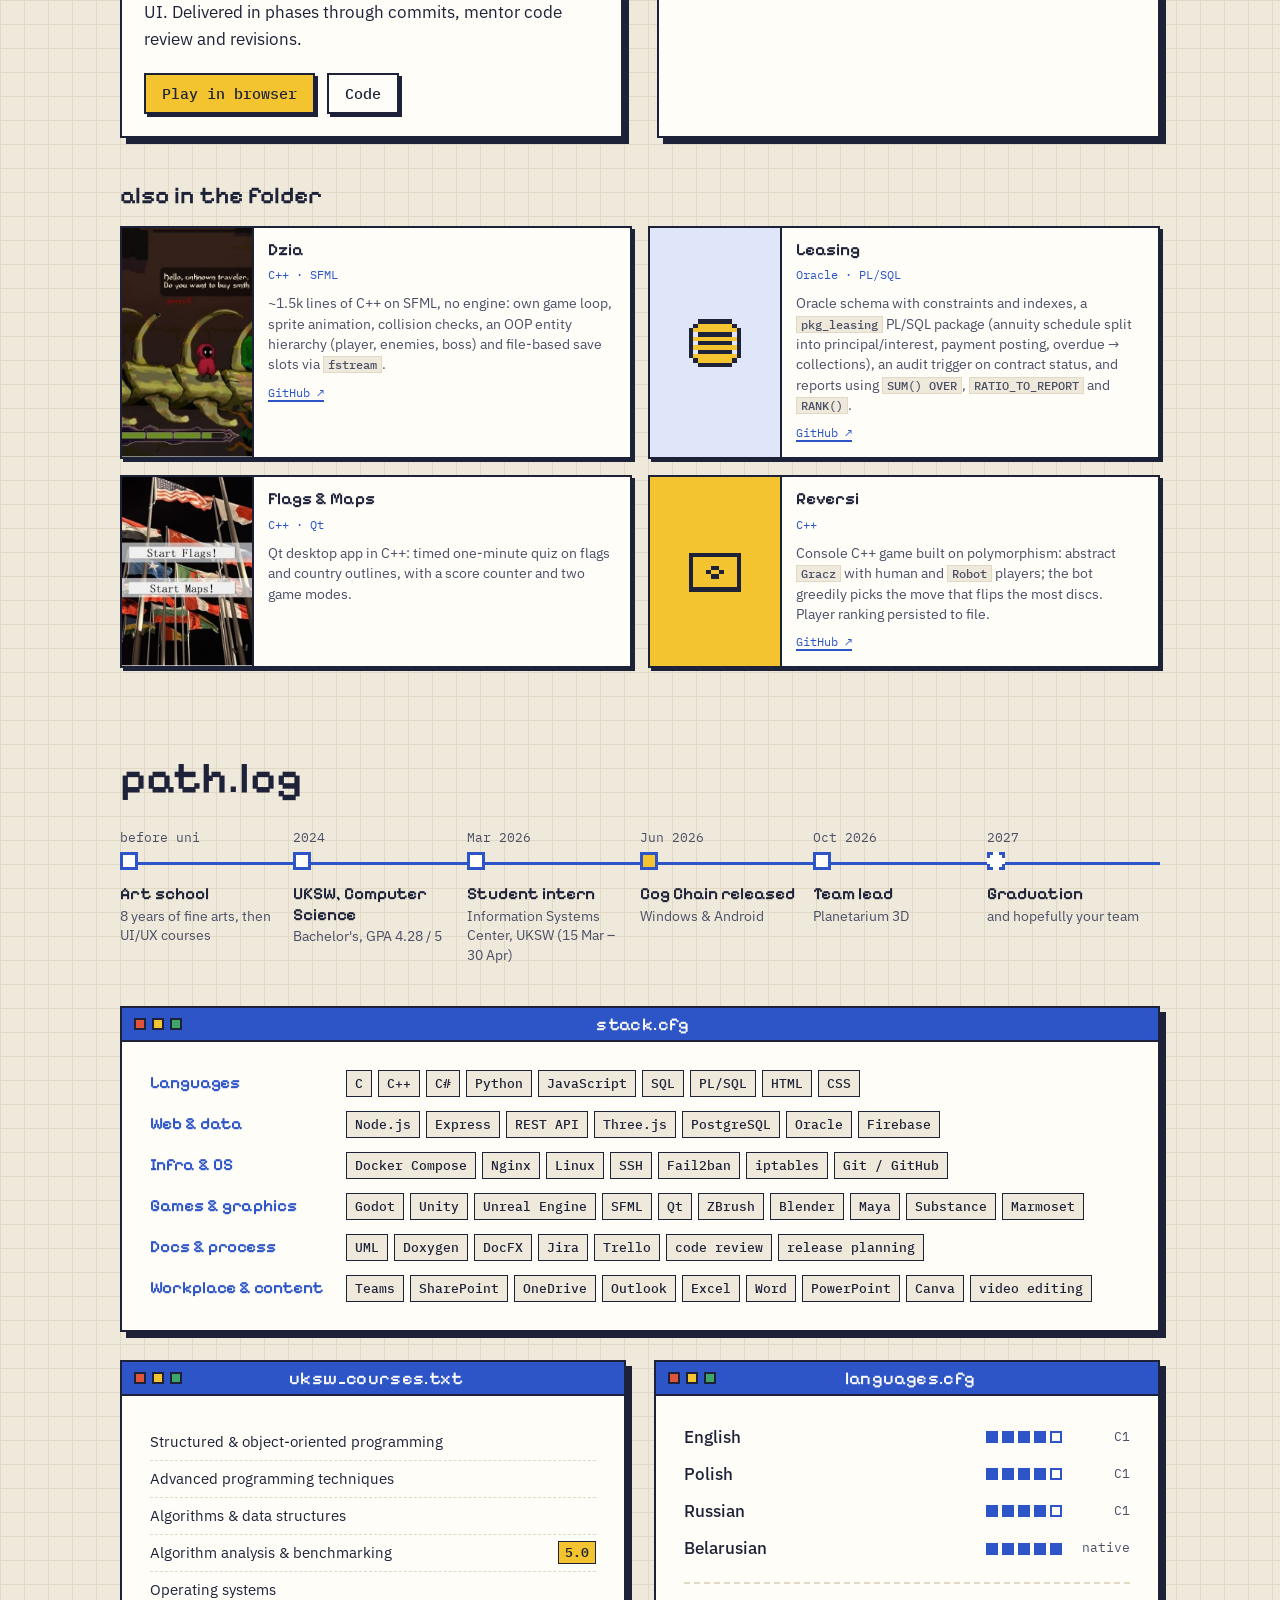
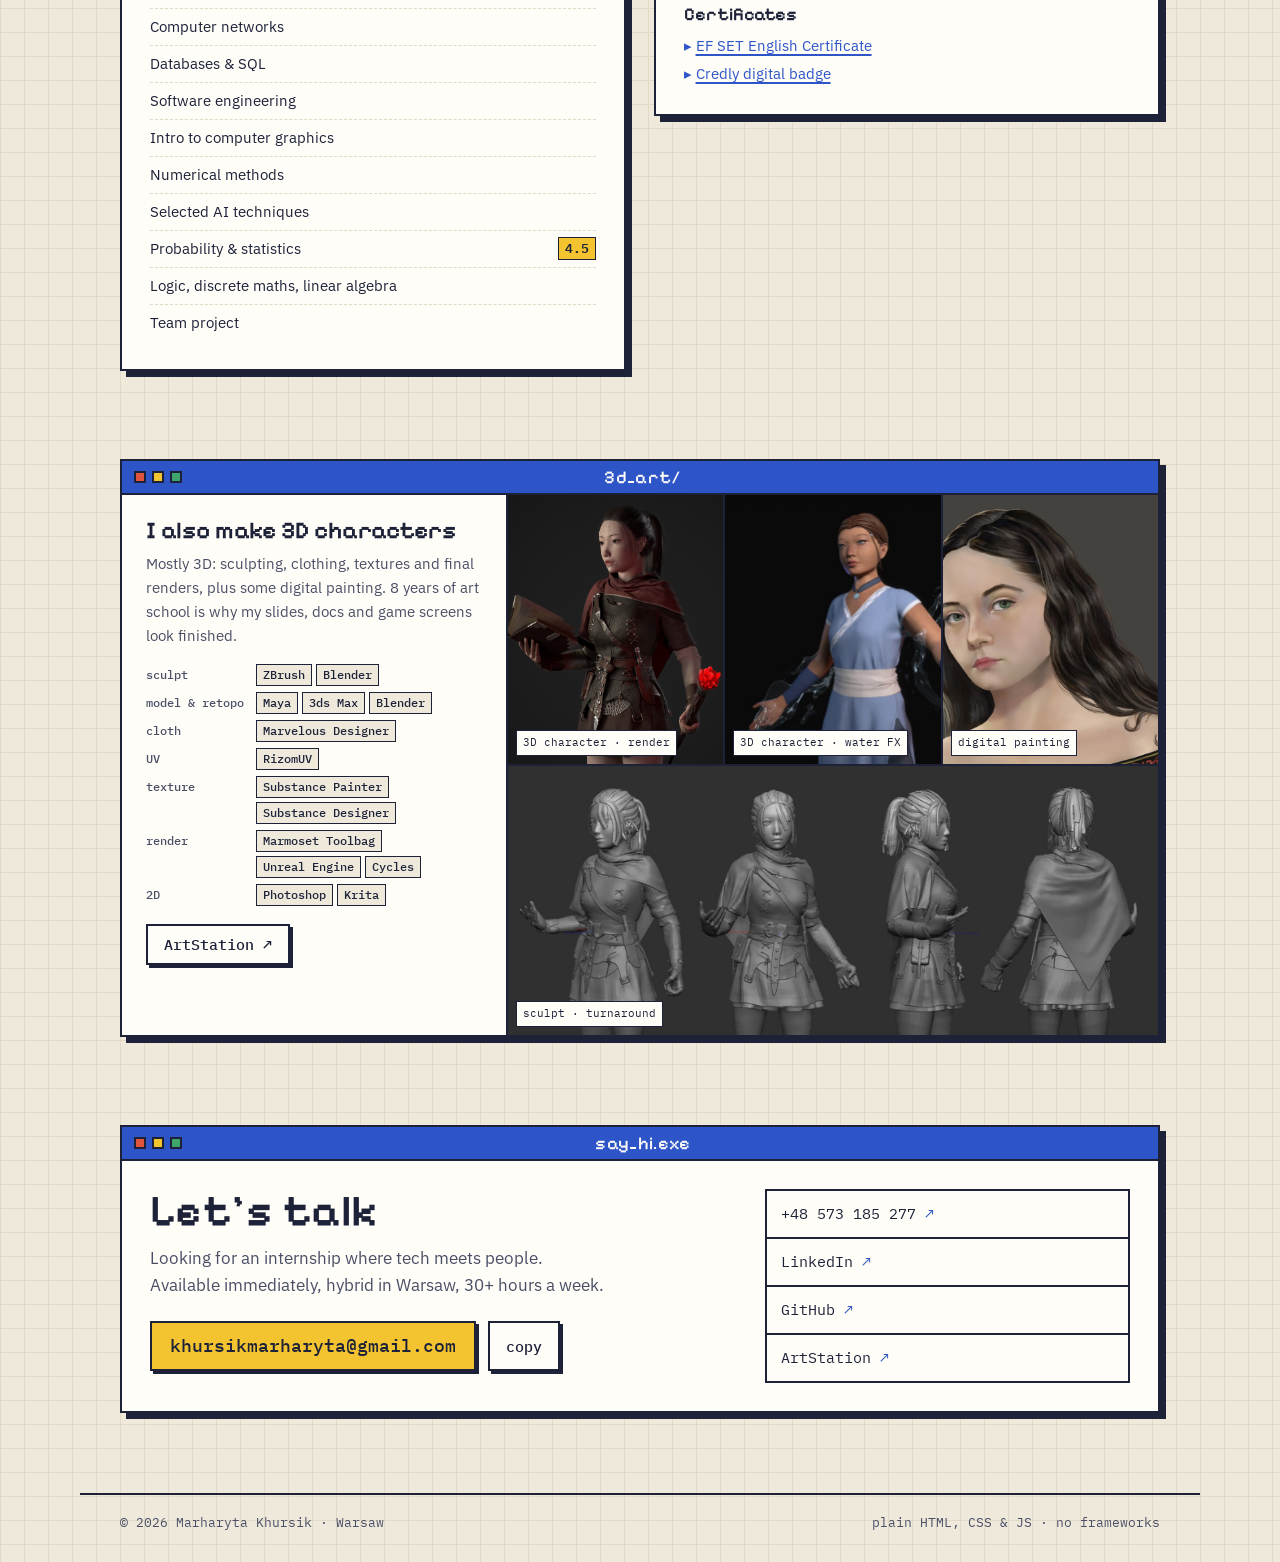
==== commit 196886f3: "Add files via upload" ====
--- a/index.html
+++ b/index.html
@@ -109,7 +109,7 @@
             <p>DocFX/Doxygen API docs and UML for Cog Chain, a player guide, a full EN/PL localisation, and leading a team: comparing tech options and presenting the chosen stack to people with different backgrounds.</p>
           <p class="proof mono">proof →</p>
           <ul class="proof__list">
-              <li><a href="projects/myhr.html">MyHR launch campaign</a></li>
+              <li><a href="myhr.html">MyHR launch campaign</a></li>
               <li><a href="#projects" data-set-mode="plain">Switch projects to “plain” mode</a></li>
               <li><a href="https://github.com/MarharytaKh/CogDoc" target="_blank" rel="noopener">Cog Chain documentation</a></li>
               <li><a href="#p-bench">Benchmark charts anyone can read</a></li>  
@@ -125,7 +125,7 @@
             <p>3D characters from sculpt to final render, hand-made game assets with baked normal maps, video editing, Canva and PowerPoint. Eight years of art school is the part most technical candidates don't have.</p>
             <p class="proof mono">proof →</p>
             <ul class="proof__list">
-              <li><a href="projects/myhr.html#video">MyHR video, slides &amp; brand kit</a></li>
+              <li><a href="myhr.html#video">MyHR video, slides &amp; brand kit</a></li>
               <li><a href="#art">3D characters &amp; ArtStation</a></li>
               <li><a href="#p-detective">UI of the detective game</a></li>  
           </ul>
@@ -154,12 +154,12 @@
           <div class="project__inner">
             <div class="project__media">
               <figure class="slot slot--wide">
-                <img src="images/myhr/poster.jpg" alt="Frame from the MyHR launch video: Meet MyHR, with the app home screen">
-                <figcaption class="slot__hint mono">images/myhr/poster.jpg</figcaption>
+                <img src="poster.jpg" alt="Frame from the MyHR launch video: Meet MyHR, with the app home screen">
+                <figcaption class="slot__hint mono">poster.jpg</figcaption>
               </figure>
               <div class="project__thumbs">
-                <figure class="slot"><img src="images/myhr/slide-1.png" style="object-position:0 0" alt="Rollout timeline slide"><figcaption class="slot__hint mono">slide-1.png</figcaption></figure>
-                <figure class="slot"><img src="images/myhr/frame-step.jpg" alt="Video frame: step 02, pick your dates"><figcaption class="slot__hint mono">frame-step.jpg</figcaption></figure>
+                <figure class="slot"><img src="slide-1.png" style="object-position:0 0" alt="Rollout timeline slide"><figcaption class="slot__hint mono">slide-1.png</figcaption></figure>
+                <figure class="slot"><img src="frame-step.jpg" alt="Video frame: step 02, pick your dates"><figcaption class="slot__hint mono">frame-step.jpg</figcaption></figure>
               </div>
             </div>
             <div class="project__text">
@@ -175,7 +175,7 @@
                 <li><b>80%</b><span>target</span></li>
               </ul>
               <p class="links">
-                <a class="btn btn--primary" href="projects/myhr.html">Open case study</a>
+                <a class="btn btn--primary" href="myhr.html">Open case study</a>
               </p>
             </div>
           </div>
--- a/style.css
+++ b/style.css
@@ -235,8 +235,8 @@
 .tag { font: 500 12px/1 var(--f-mono); padding: 5px 7px; border: 1.5px solid var(--ink); background: var(--paper); }
 
 .desc{ margin: 0 0 16px; }
-.projects[data-mode="tech"]  .desc--plain,
-.projects[data-mode="plain"] .desc--tech { display: none; }
+[data-mode="tech"] .desc--plain,
+[data-mode="plain"] .desc--tech { display: none; }
 .projects[data-mode="plain"] .desc--plain { background: var(--blue-l); padding: 10px 12px; border-left: 4px solid var(--blue); }
 
 
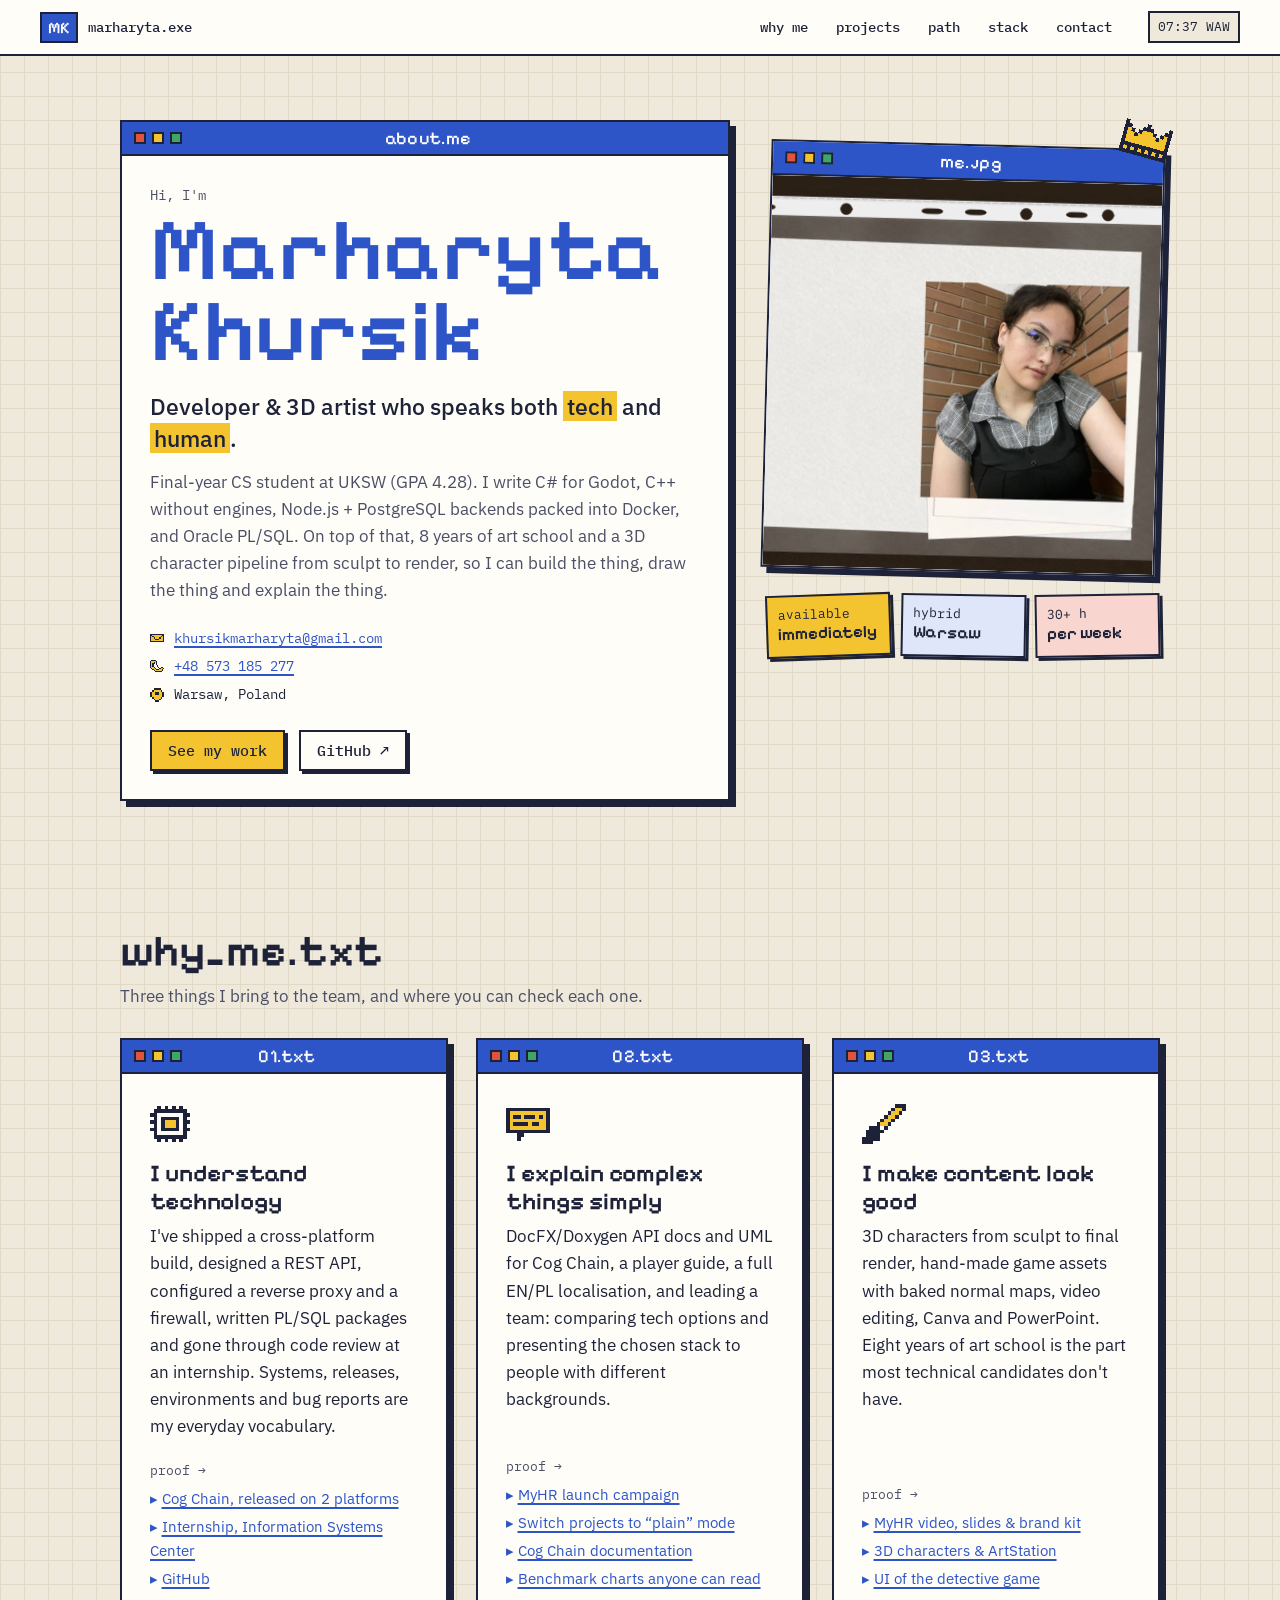
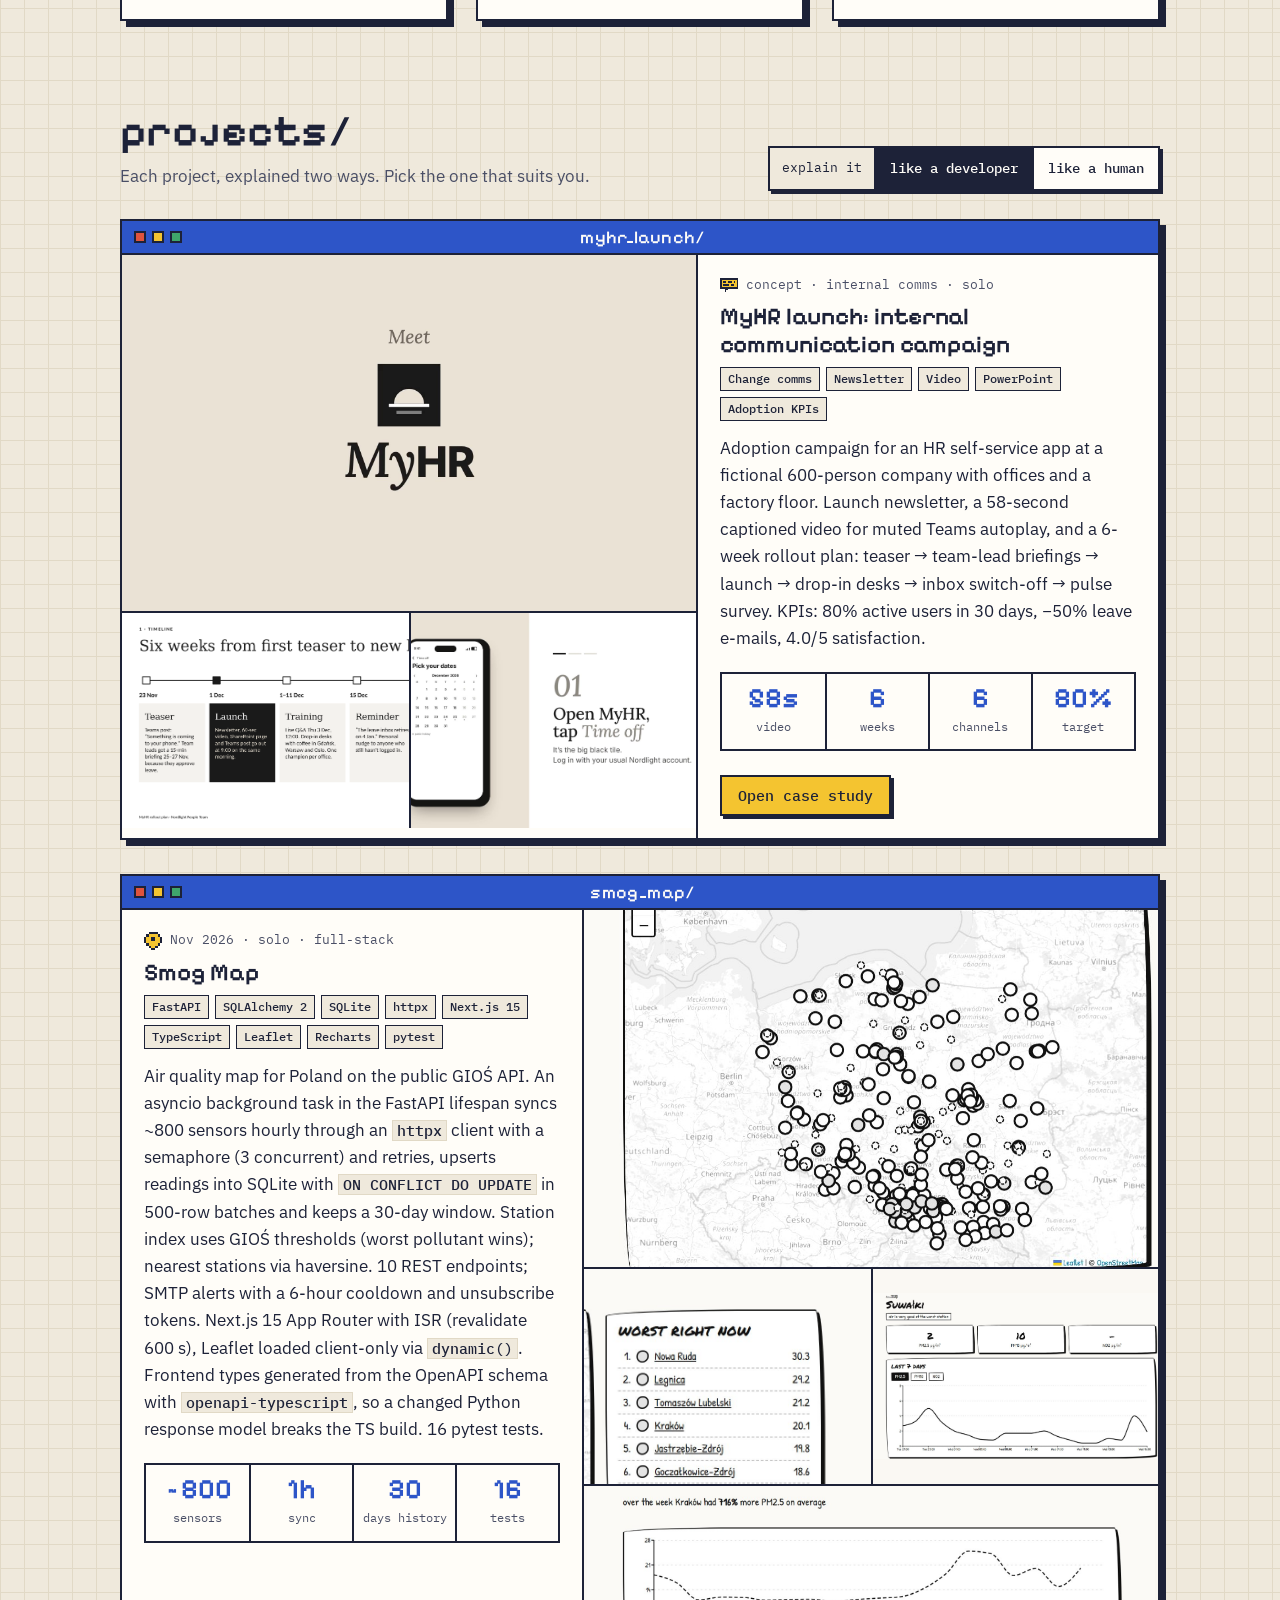
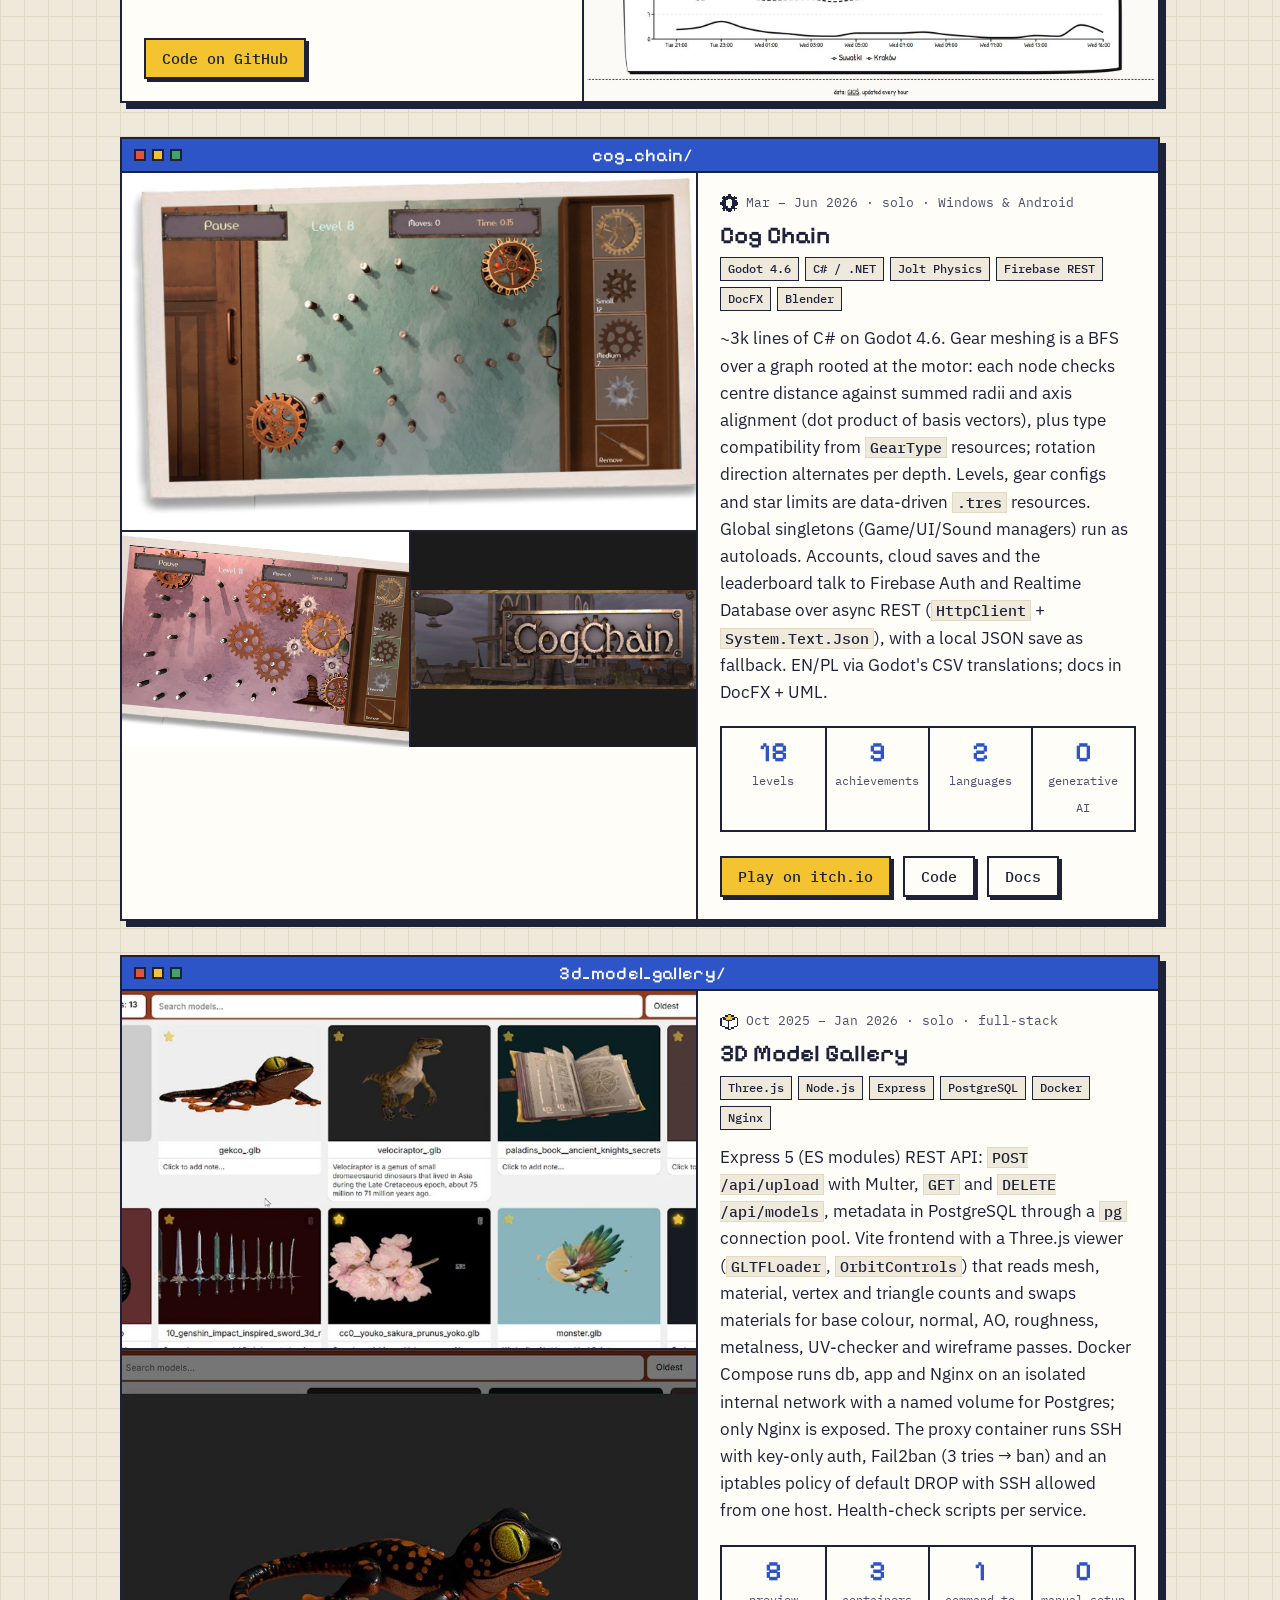
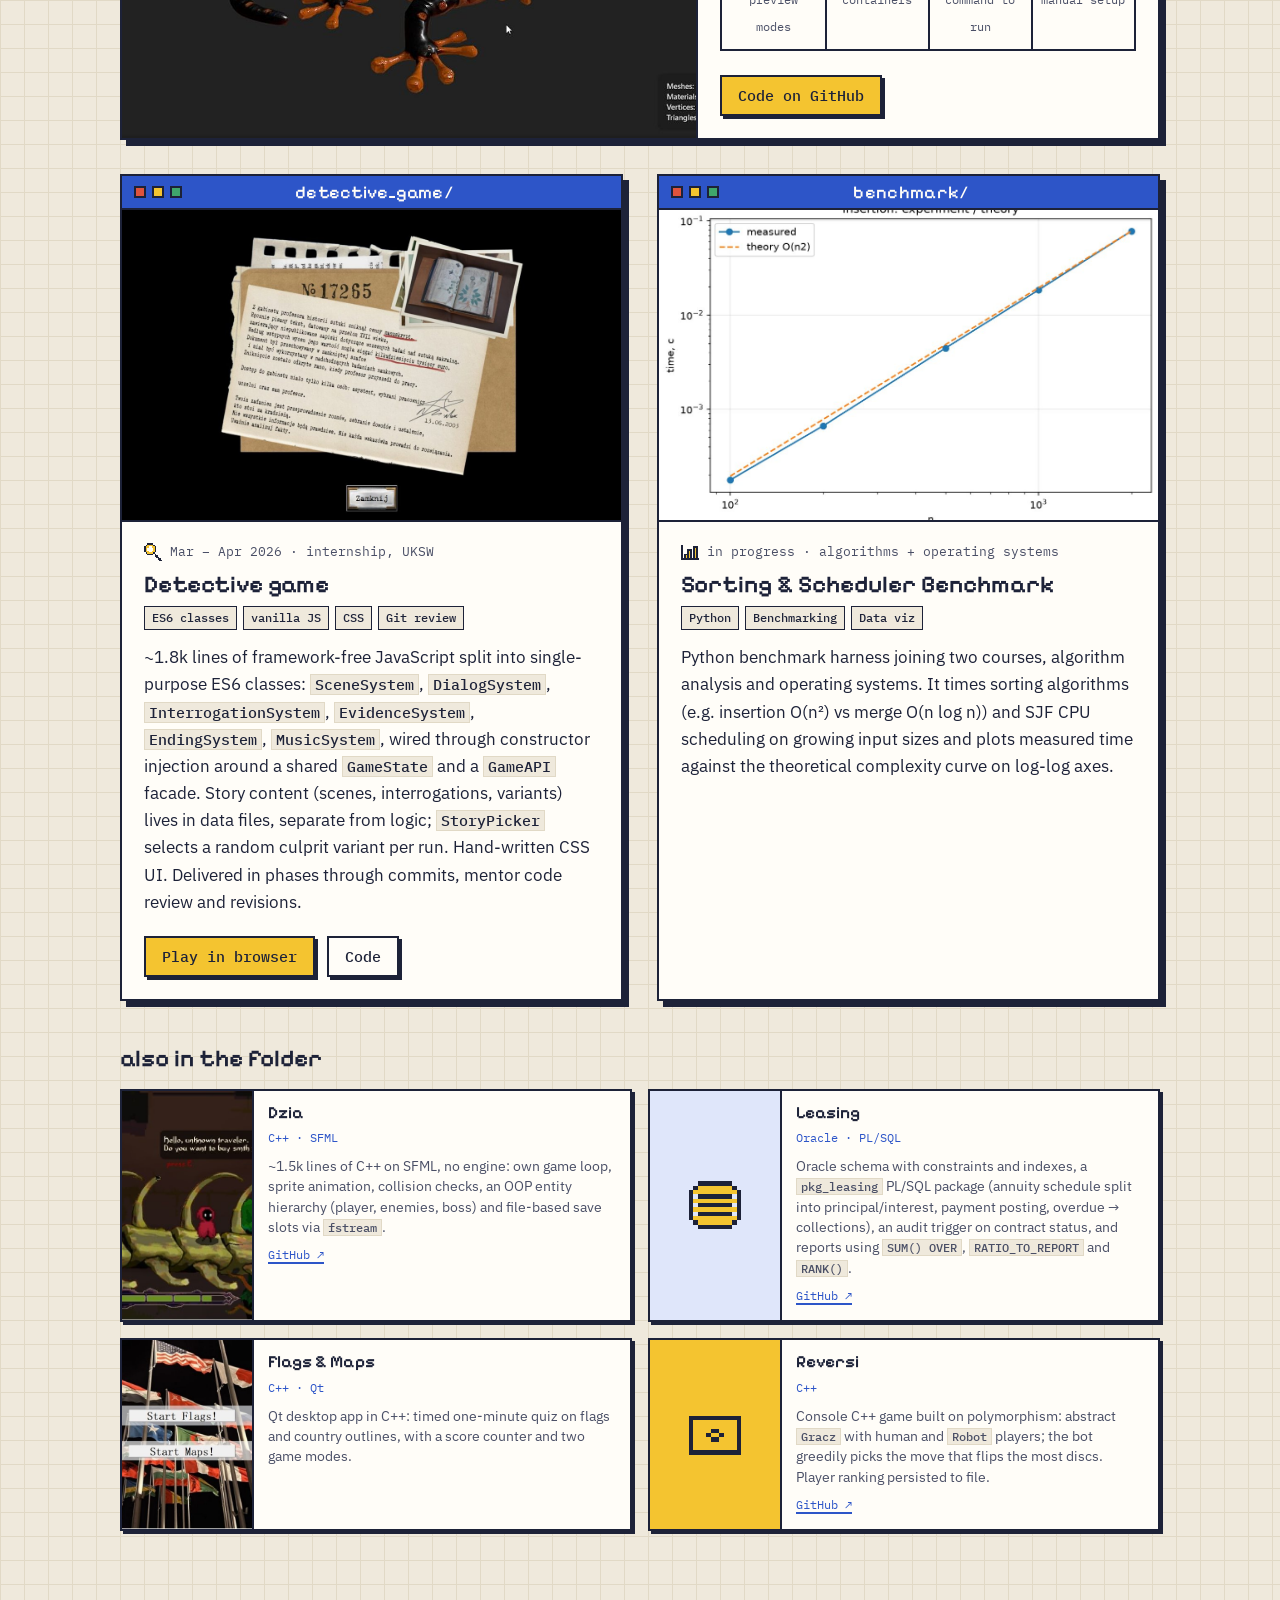
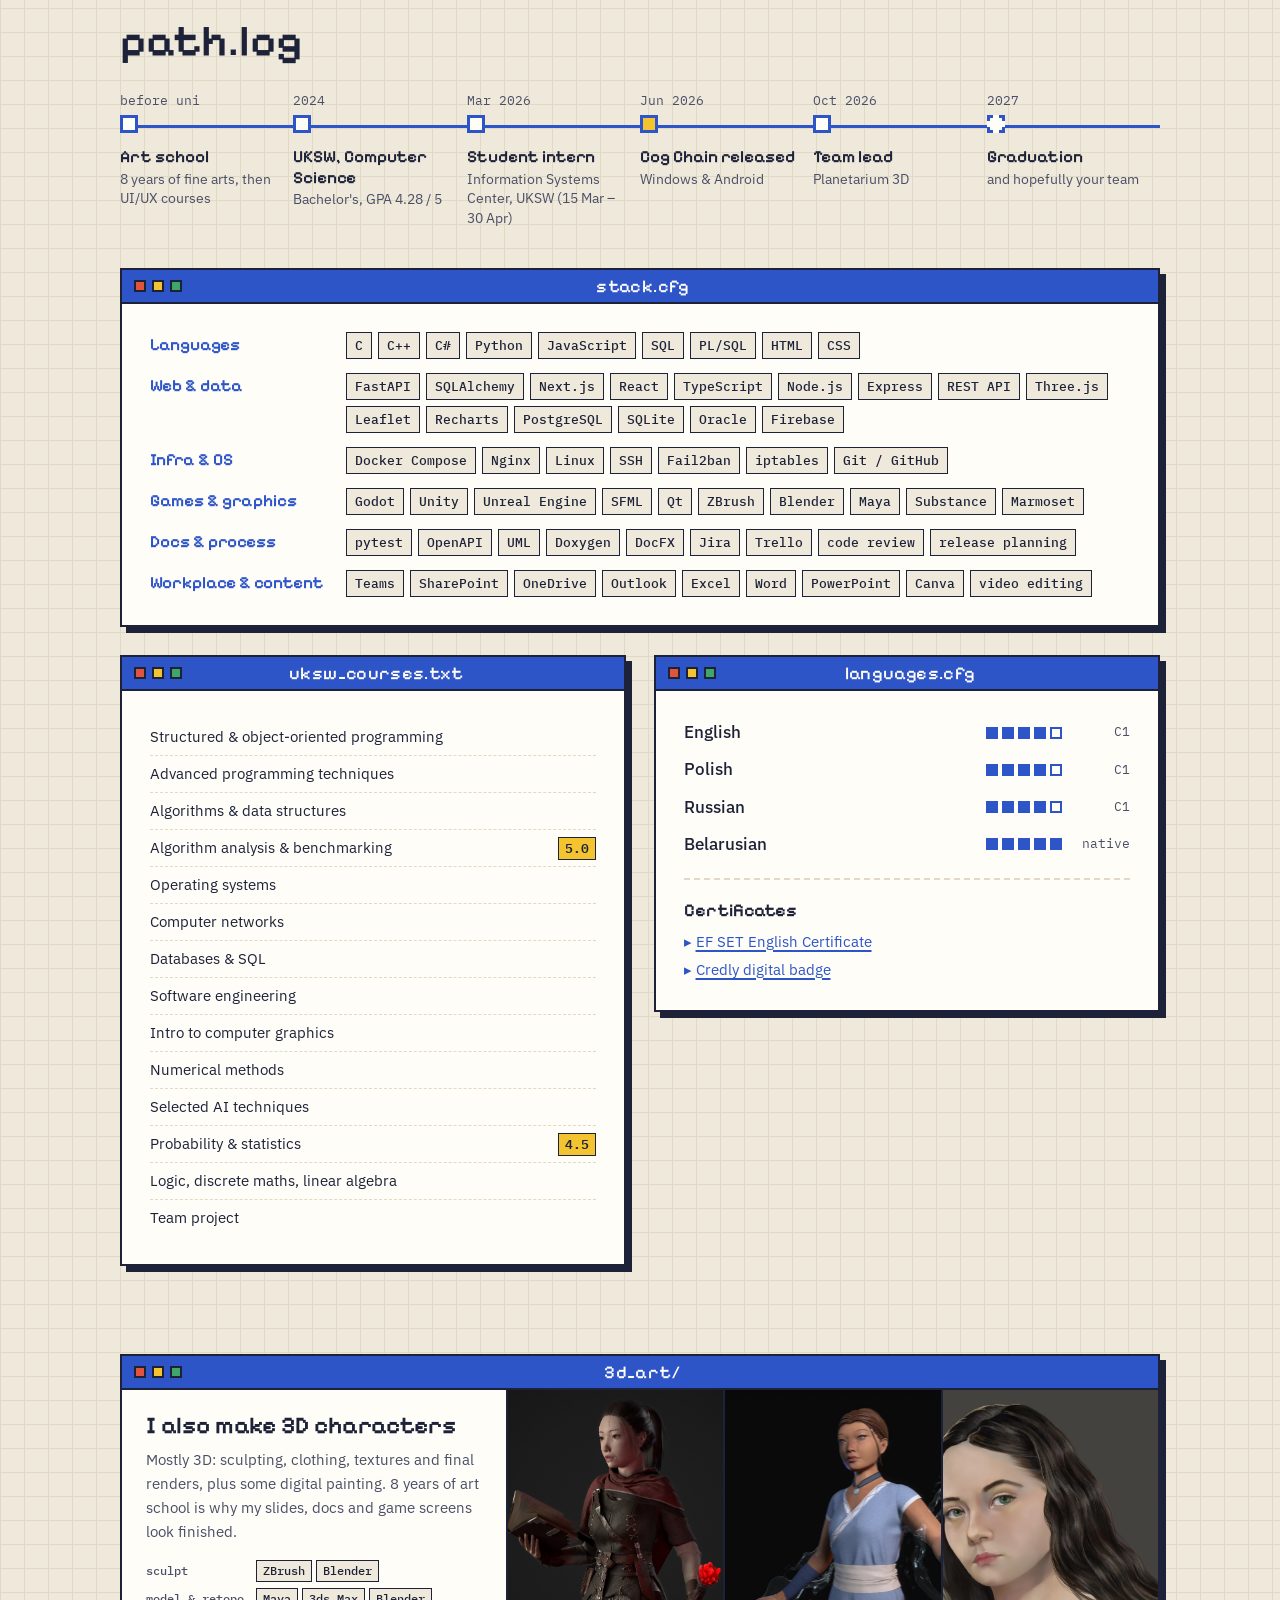
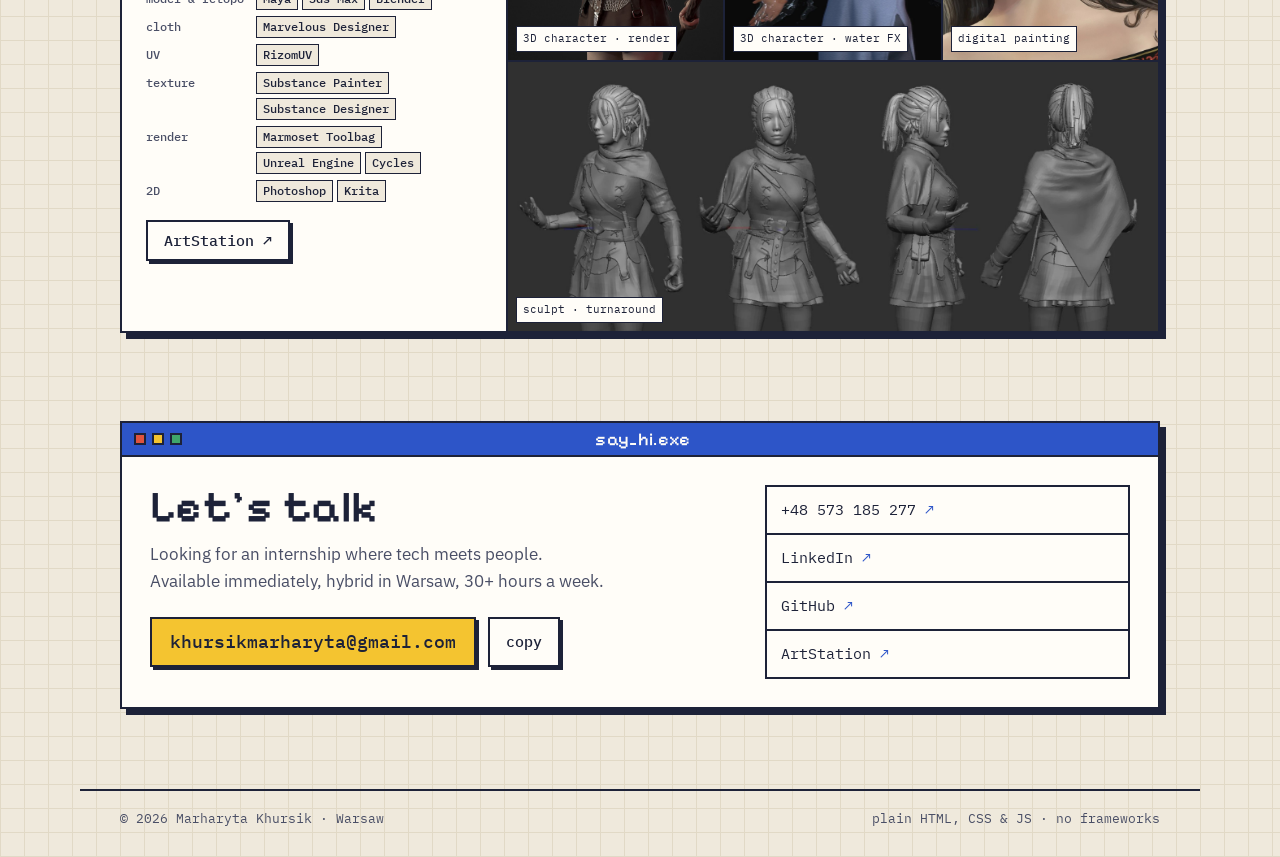
==== commit f0772225: "Add files via upload" ====
--- a/index.html
+++ b/index.html
@@ -181,6 +181,39 @@
           </div>
         </article>
 
+        <article class="win project project--featured project--flip" id="p-smog">
+          <div class="win__bar"><span class="win__dots" aria-hidden="true"><i></i><i></i><i></i></span><span class="win__title">smog_map/</span></div>
+          <div class="project__inner">
+            <div class="project__media">
+              <figure class="slot slot--wide">
+                <img src="smog-map.jpg" alt="Smog map: Leaflet map of Poland with air quality stations marked by index">
+                <figcaption class="slot__hint mono">smog-map.jpg</figcaption>
+              </figure>
+              <div class="project__thumbs">
+                <figure class="slot"><img src="smog-rank.jpg" style="object-position:50% 0" alt="Worst right now: ranking of Polish cities by PM2.5"><figcaption class="slot__hint mono">smog-rank.jpg</figcaption></figure>
+                <figure class="slot"><img class="fit-paper" src="smog-city.jpg" alt="City page: PM2.5, PM10 and NO2 with a 7-day history chart"><figcaption class="slot__hint mono">smog-city.jpg</figcaption></figure>
+              </div>
+              <figure class="slot slot--strip"><img class="fit-paper" src="smog-compare.jpg" alt="Compare page: Suwałki vs Kraków PM2.5 over a week"><figcaption class="slot__hint mono">smog-compare.jpg</figcaption></figure>
+            </div>
+            <div class="project__text">
+              <p class="meta mono"><span data-px="pin"></span>Nov 2026 · solo · full-stack</p>
+              <h3 class="h3">Smog Map</h3>
+              <p class="tag-row"><span class="tag">FastAPI</span><span class="tag">SQLAlchemy 2</span><span class="tag">SQLite</span><span class="tag">httpx</span><span class="tag">Next.js 15</span><span class="tag">TypeScript</span><span class="tag">Leaflet</span><span class="tag">Recharts</span><span class="tag">pytest</span></p>
+              <p class="desc desc--tech">Air quality map for Poland on the public GIOŚ API. An asyncio background task in the FastAPI lifespan syncs ~800 sensors hourly through an <code>httpx</code> client with a semaphore (3 concurrent) and retries, upserts readings into SQLite with <code>ON CONFLICT DO UPDATE</code> in 500-row batches and keeps a 30-day window. Station index uses GIOŚ thresholds (worst pollutant wins); nearest stations via haversine. 10 REST endpoints; SMTP alerts with a 6-hour cooldown and unsubscribe tokens. Next.js 15 App Router with ISR (revalidate 600 s), Leaflet loaded client-only via <code>dynamic()</code>. Frontend types generated from the OpenAPI schema with <code>openapi-typescript</code>, so a changed Python response model breaks the TS build. 16 pytest tests.</p>
+              <p class="desc desc--plain">A map of Poland that shows how clean the air is right now. Every hour it collects fresh numbers from the official government stations, shows which cities are the worst and the cleanest, draws a chart for the last week and lets you compare two cities. You can also leave your e-mail and get a message when the air near you gets bad.</p>
+              <ul class="stats">
+                <li><b>~800</b><span>sensors</span></li>
+                <li><b>1h</b><span>sync</span></li>
+                <li><b>30</b><span>days history</span></li>
+                <li><b>16</b><span>tests</span></li>
+              </ul>
+              <p class="links">
+                <a class="btn btn--primary" href="https://github.com/MarharytaKh/smog-map" target="_blank" rel="noopener">Code on GitHub</a>
+              </p>
+            </div>
+          </div>
+        </article>
+
         <article class="win project project--featured" id="p-cog">
           <div class="win__bar"><span class="win__dots" aria-hidden="true"><i></i><i></i><i></i></span><span class="win__title">cog_chain/</span></div>
           <div class="project__inner">
@@ -225,7 +258,7 @@
         </div>
 	       </article>
 
-        <article class="win project project--featured project--flip" id="p-gallery">
+        <article class="win project project--featured" id="p-gallery">
           <div class="win__bar"><span class="win__dots" aria-hidden="true"><i></i><i></i><i></i></span><span class="win__title">3d_model_gallery/</span></div>
           <div class="project__inner">
 
@@ -365,7 +398,7 @@
               <dt>Languages</dt>
               <dd><span>C</span><span>C++</span><span>C#</span><span>Python</span><span>JavaScript</span><span>SQL</span><span>PL/SQL</span><span>HTML</span><span>CSS</span></dd>
               <dt>Web &amp; data</dt>
-              <dd><span>Node.js</span><span>Express</span><span>REST API</span><span>Three.js</span><span>PostgreSQL</span><span>Oracle</span><span>Firebase</span></dd>
+              <dd><span>FastAPI</span><span>SQLAlchemy</span><span>Next.js</span><span>React</span><span>TypeScript</span><span>Node.js</span><span>Express</span><span>REST API</span><span>Three.js</span><span>Leaflet</span><span>Recharts</span><span>PostgreSQL</span><span>SQLite</span><span>Oracle</span><span>Firebase</span></dd>
               <dt>Infra &amp; OS</dt>
               <dd><span>Docker Compose</span><span>Nginx</span><span>Linux</span><span>SSH</span><span>Fail2ban</span><span>iptables</span><span>Git / GitHub</span></dd>
               <dt>Games &amp; graphics</dt>
@@ -373,7 +406,7 @@
               <dd><span>Godot</span><span>Unity</span><span>Unreal Engine</span><span>SFML</span><span>Qt</span><span>ZBrush</span><span>Blender</span><span>Maya</span><span>Substance</span><span>Marmoset</span></dd>
 
               <dt>Docs &amp; process</dt>
-              <dd><span>UML</span><span>Doxygen</span><span>DocFX</span><span>Jira</span><span>Trello</span><span>code review</span><span>release planning</span></dd>
+              <dd><span>pytest</span><span>OpenAPI</span><span>UML</span><span>Doxygen</span><span>DocFX</span><span>Jira</span><span>Trello</span><span>code review</span><span>release planning</span></dd>
               <dt>Workplace &amp; content</dt>
               <dd><span>Teams</span><span>SharePoint</span><span>OneDrive</span><span>Outlook</span><span>Excel</span><span>Word</span><span>PowerPoint</span><span>Canva</span><span>video editing</span></dd>
           </dl>
--- a/style.css
+++ b/style.css
@@ -418,3 +418,8 @@
 .icon-tile [data-px] {width:52px;height:52px}
 .slot--portrait img[src$="hero.jpg"]{object-position:88% 50%}
 code{font:500 .86em var(--f-mono);background:var(--paper);border:1px solid var(--grid);padding:0 4px}
+.slot img.fit-paper{object-fit:contain;background:#faf8f3}
+.slot--strip{aspect-ratio:1600/606;border-top:var(--b)}
+.project__media{display:flex;flex-direction:column}
+.project__media>.slot--strip:last-child{flex:1}
+.project__media>.slot:last-child{flex:1}
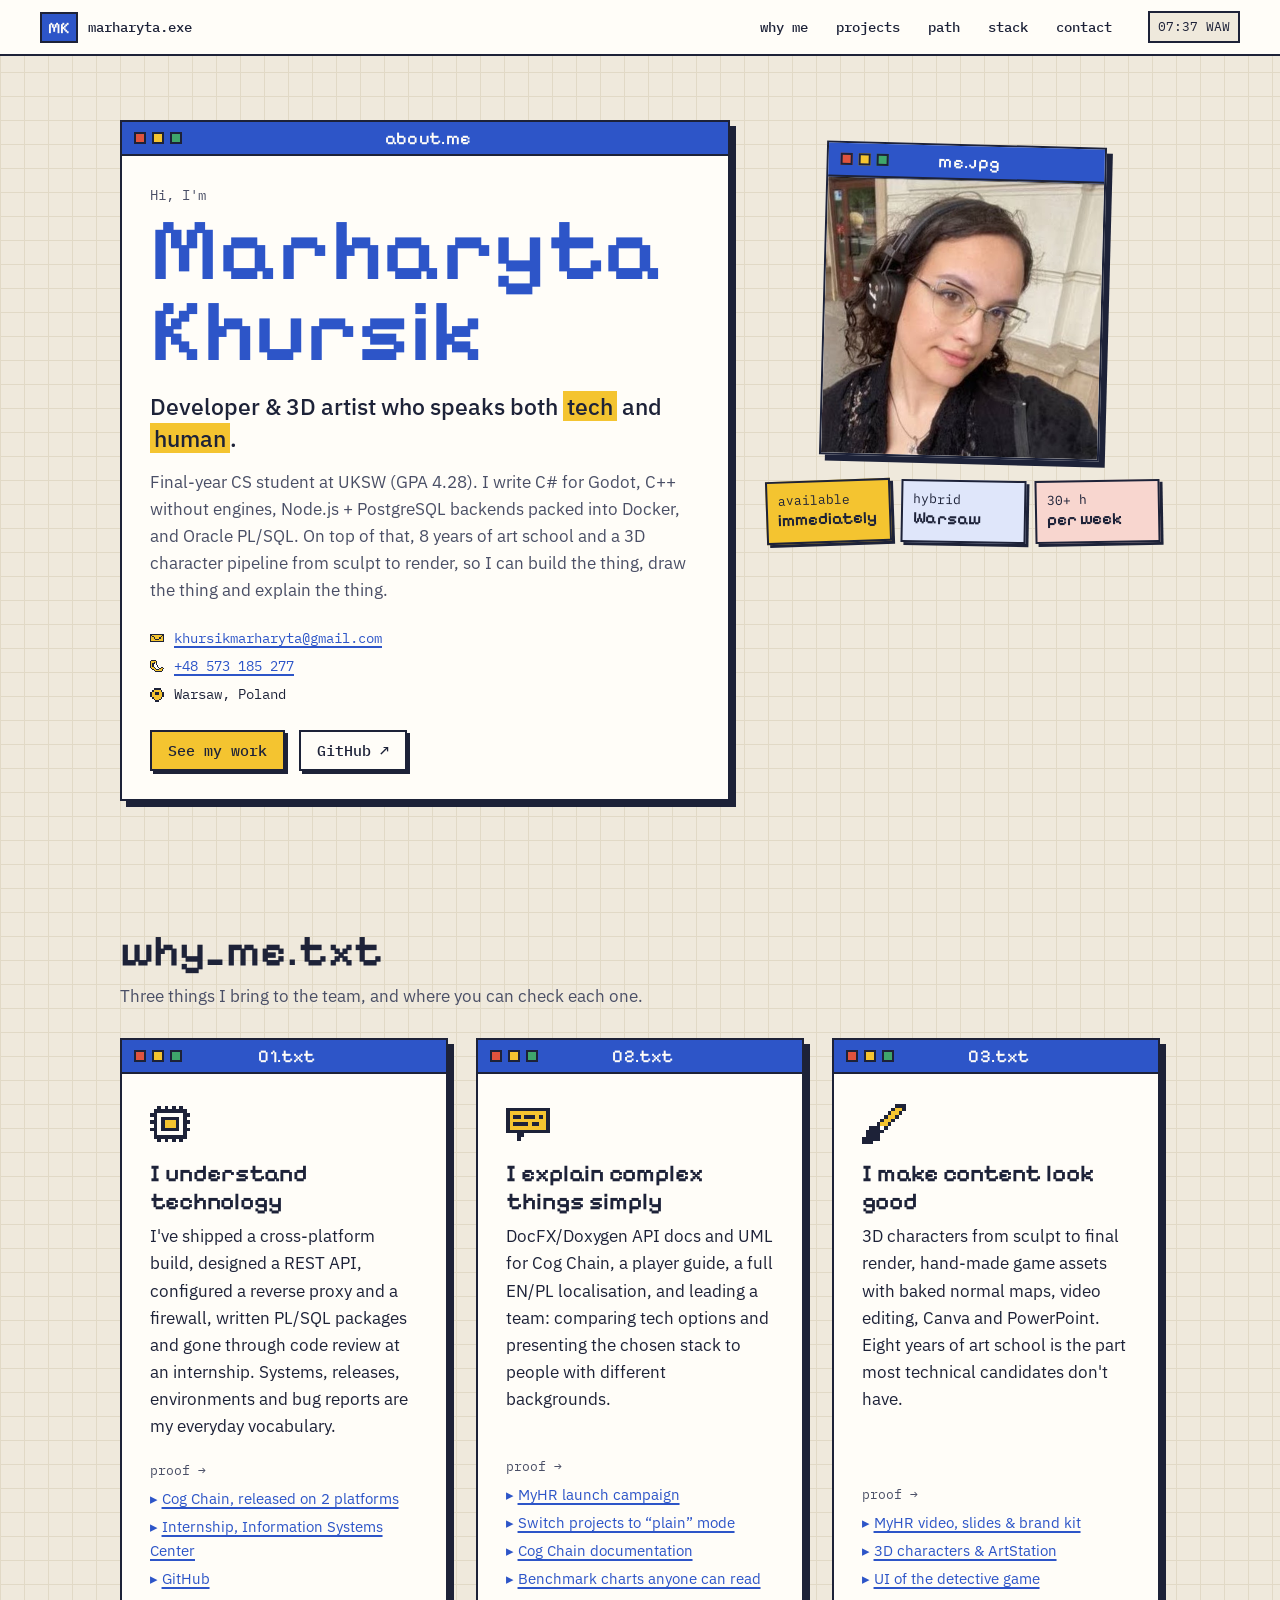
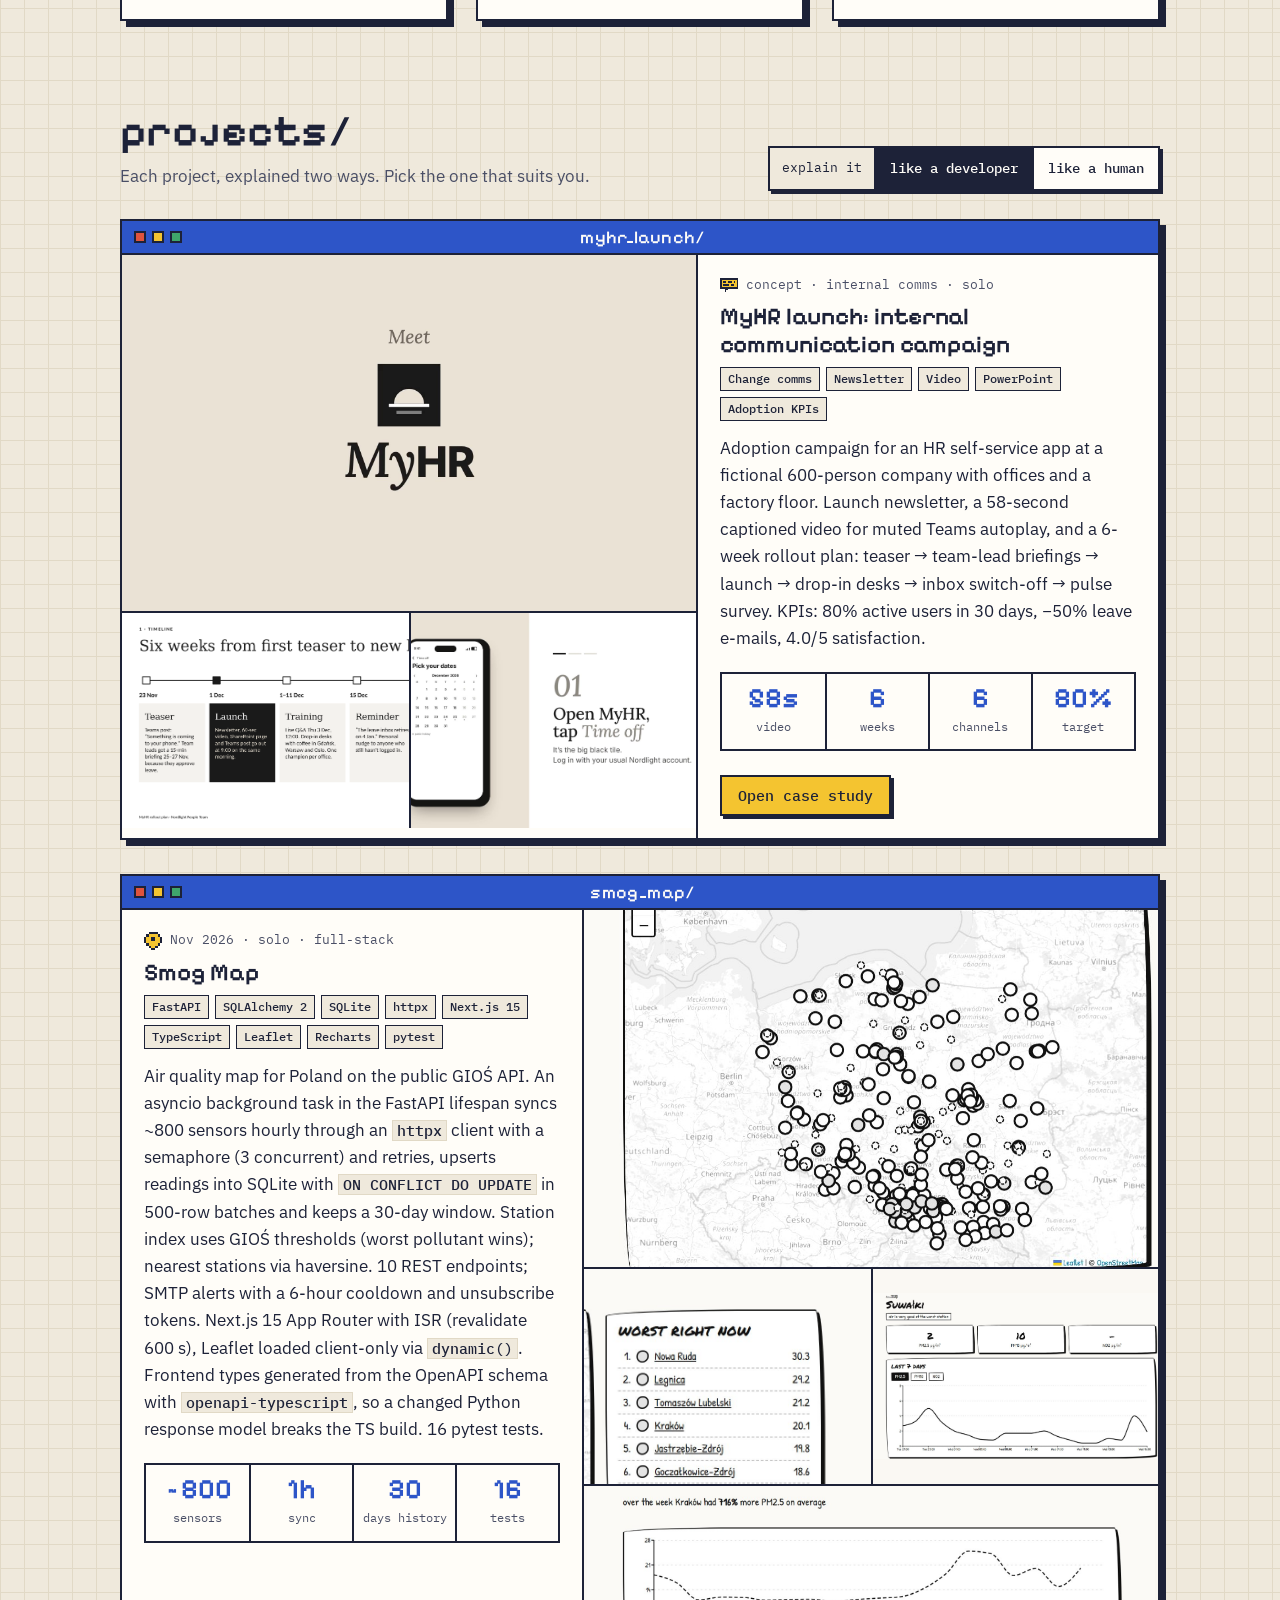
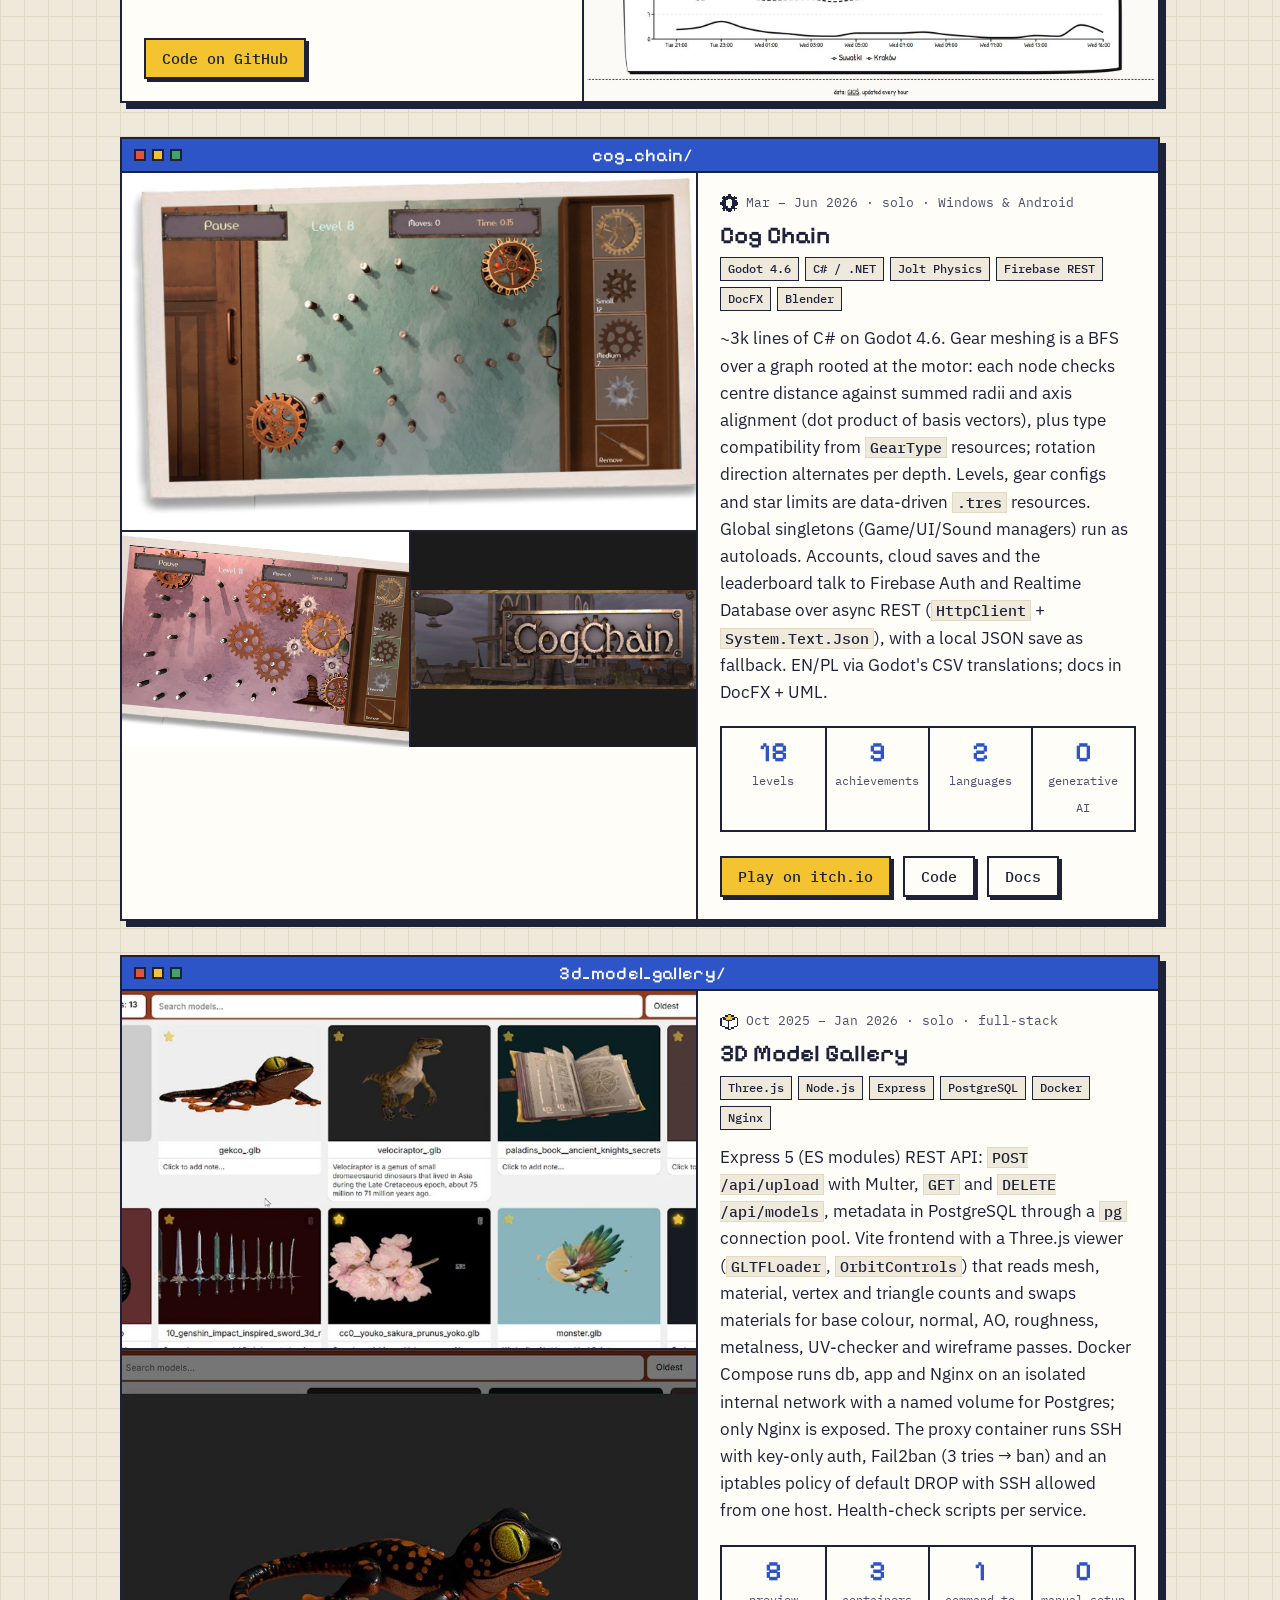
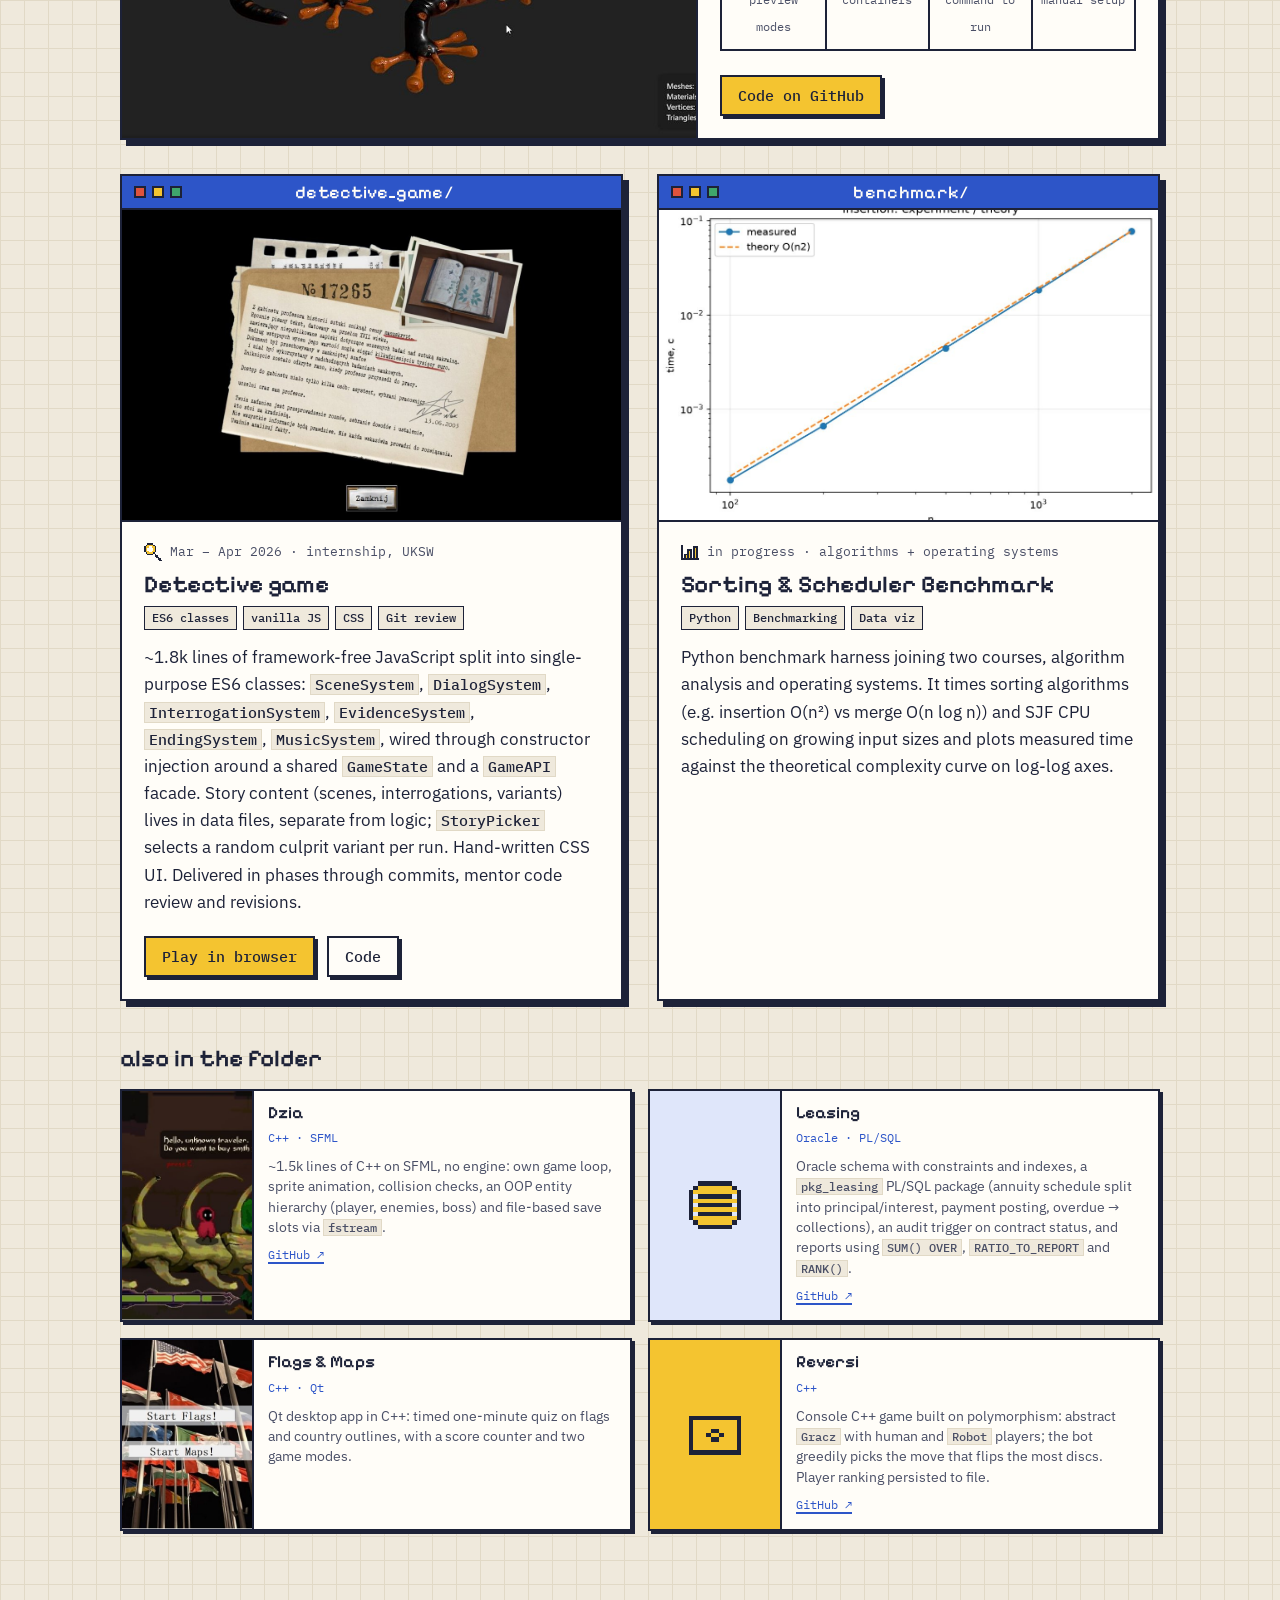
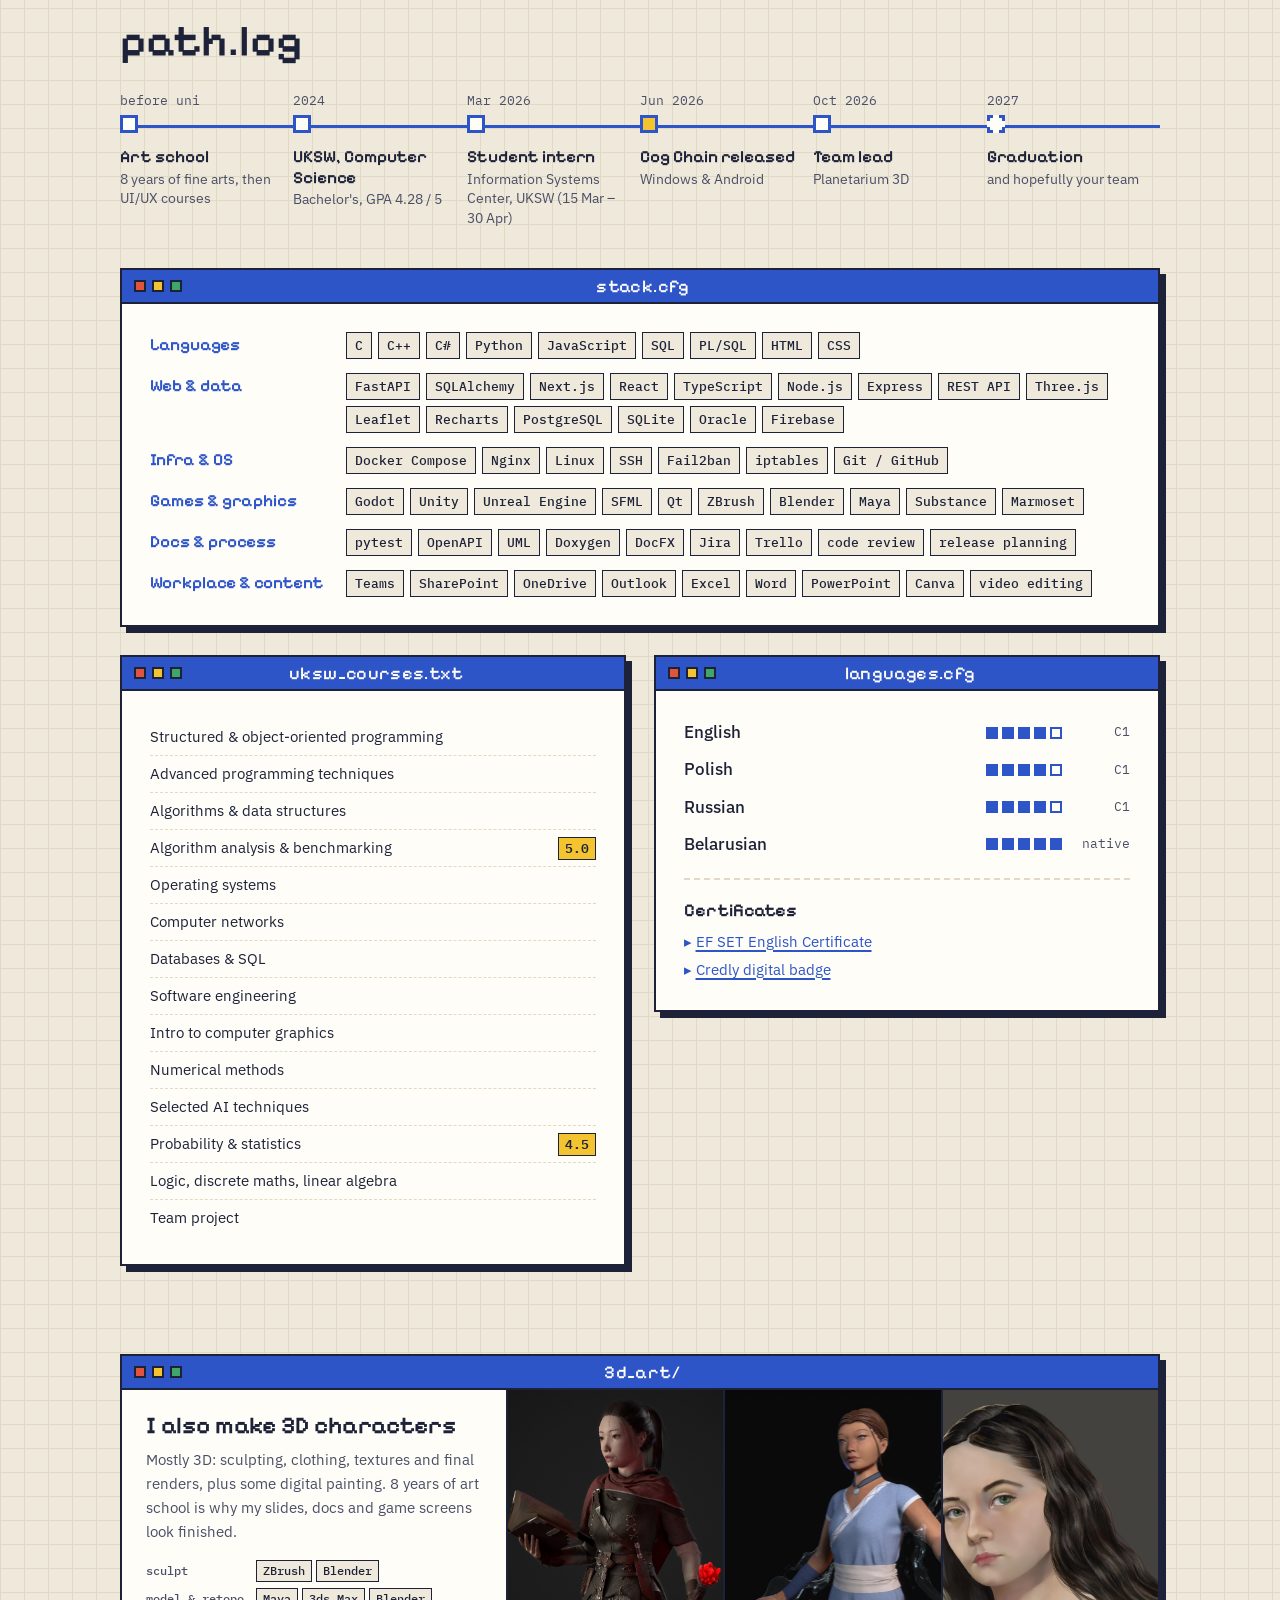
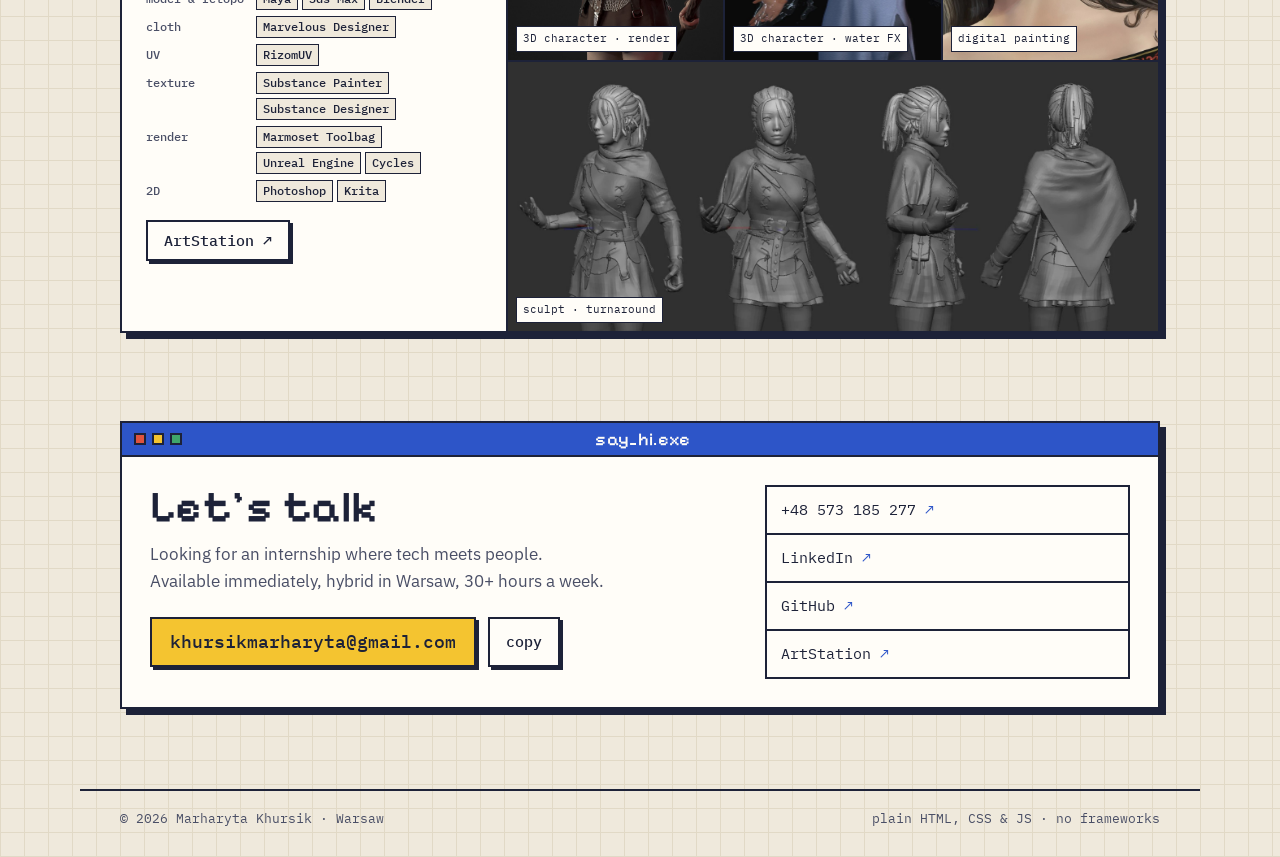
==== commit b37e6540: "Add files via upload" ====
--- a/index.html
+++ b/index.html
@@ -8,7 +8,7 @@
   <meta name="description" content="Computer Science student in Warsaw who understands technology, explains it in plain language and makes good-looking content.">
 <meta property="og:title" content="Marharyta Khursik — portfolio">
   <meta property="og:description" content="CS student · tech + plain-language communication + visual content. Warsaw.">
-  <meta property="og:image" content="https://avatars.githubusercontent.com/u/236900823?v=4&amp;s=800">
+  <meta property="og:image" content="me.jpg">
   <link rel="icon" href="images/favicon.svg" type="image/svg+xml">
     <link rel="stylesheet" href="fonts/fonts.css">
   <link rel="stylesheet" href="style.css">
@@ -68,10 +68,9 @@
             <span class="win__title">me.jpg</span>
           </div>
           <figure class="slot slot--portrait">
-            <img src="https://avatars.githubusercontent.com/u/236900823?v=4&amp;s=800" data-fallback="images/hero.jpg" alt="Portrait of Marharyta Khursik" width="800" height="800">
+            <img src="me.jpg" alt="Portrait of Marharyta Khursik" width="360" height="360">
             <figcaption class="slot__hint mono">GitHub avatar</figcaption>
           </figure>
-          <span class="crown" data-px="crown" aria-hidden="true"></span>
         </article>
         <ul class="notes" aria-label="Availability">
           <li class="note note--yellow">available<br><b>immediately</b></li>
--- a/style.css
+++ b/style.css
@@ -423,3 +423,6 @@
 .project__media{display:flex;flex-direction:column}
 .project__media>.slot--strip:last-child{flex:1}
 .project__media>.slot:last-child{flex:1}
+
+.win--photo{width:100%;max-width:280px;justify-self:center}
+@media (max-width:860px){.win--photo{max-width:240px;justify-self:start}}
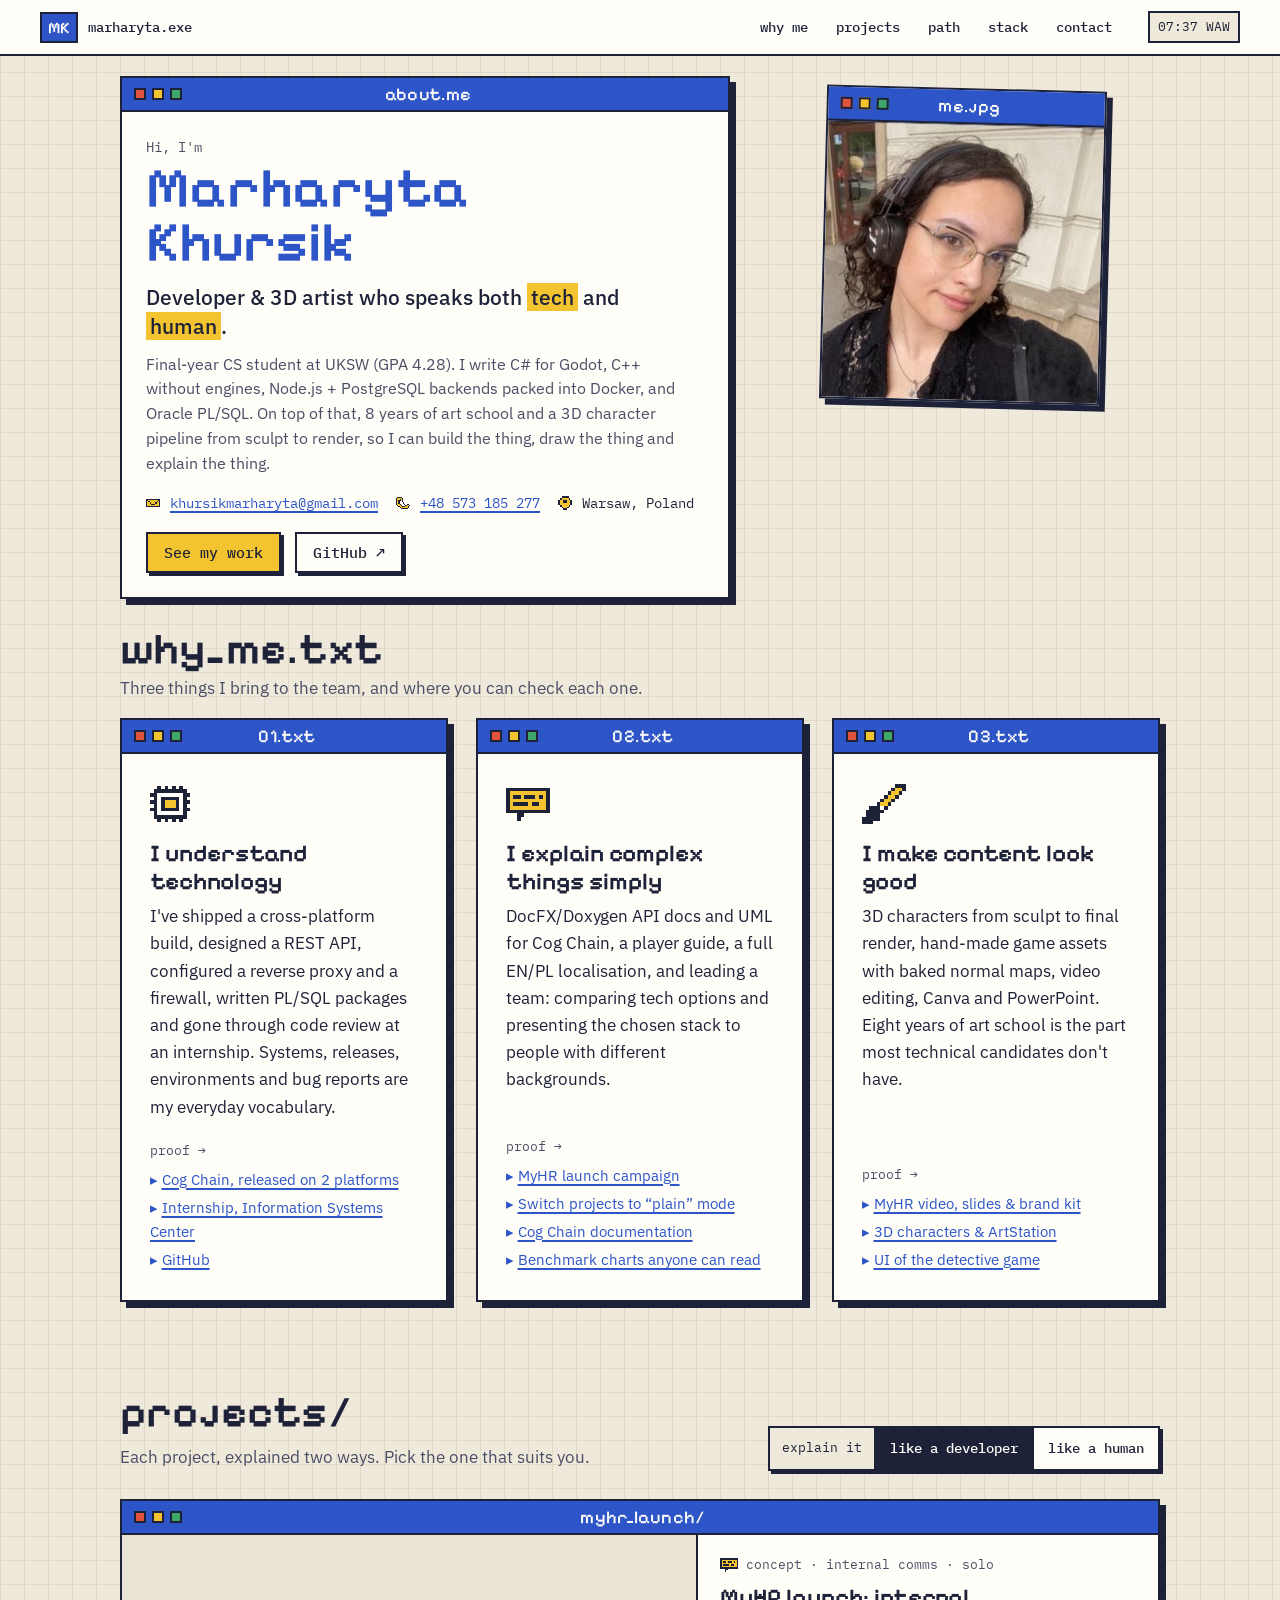
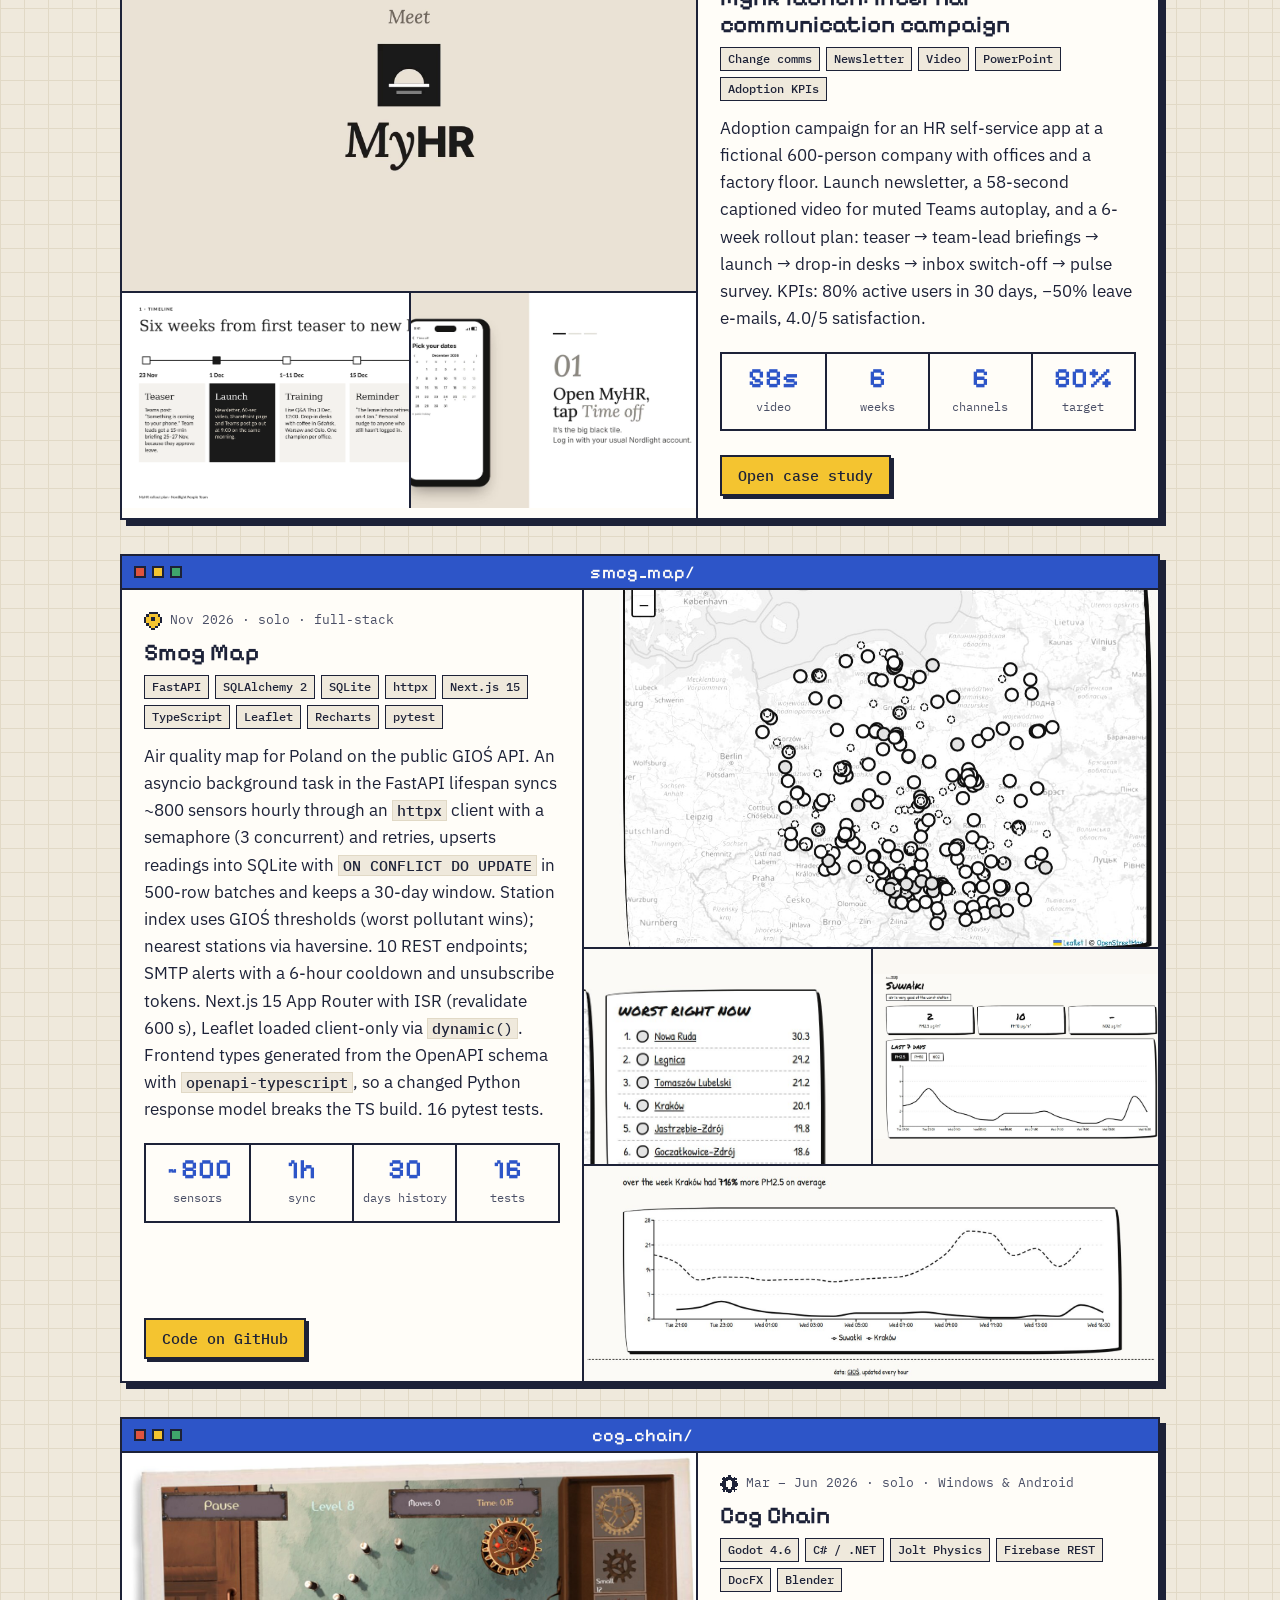
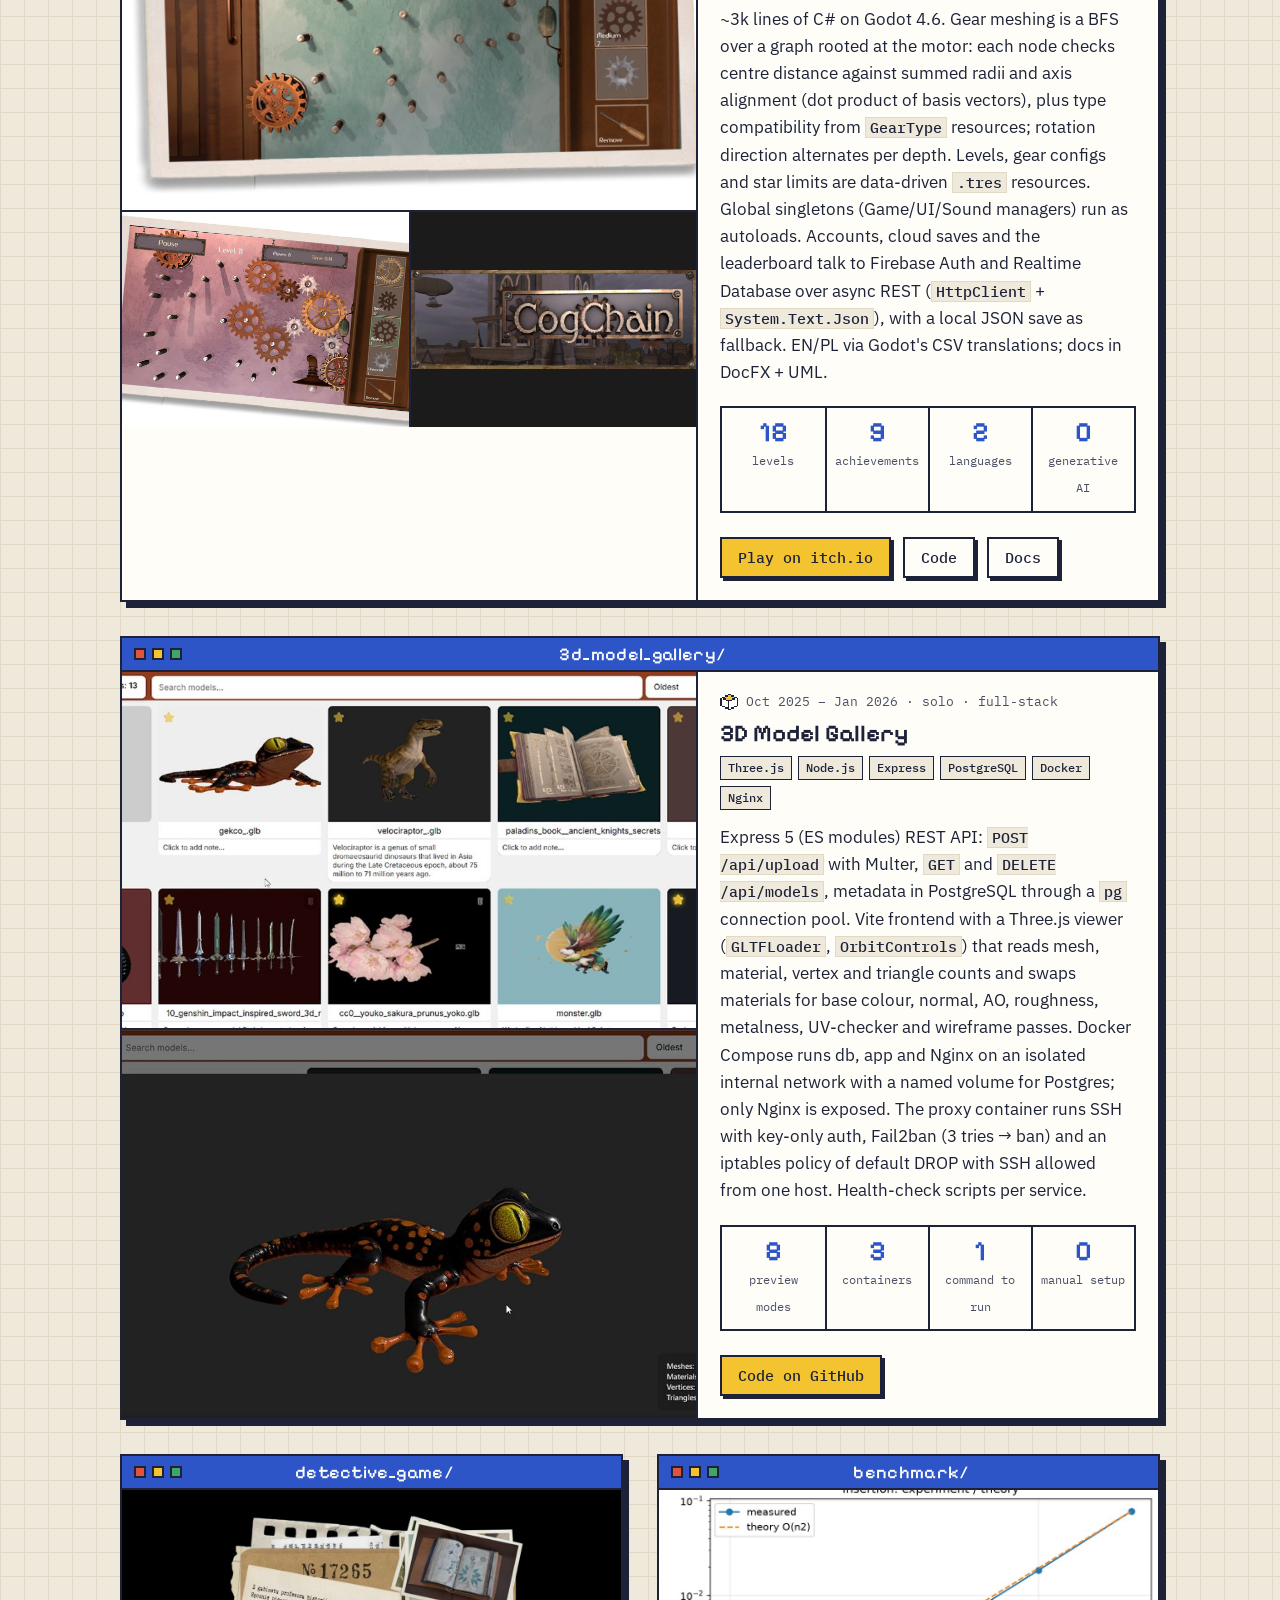
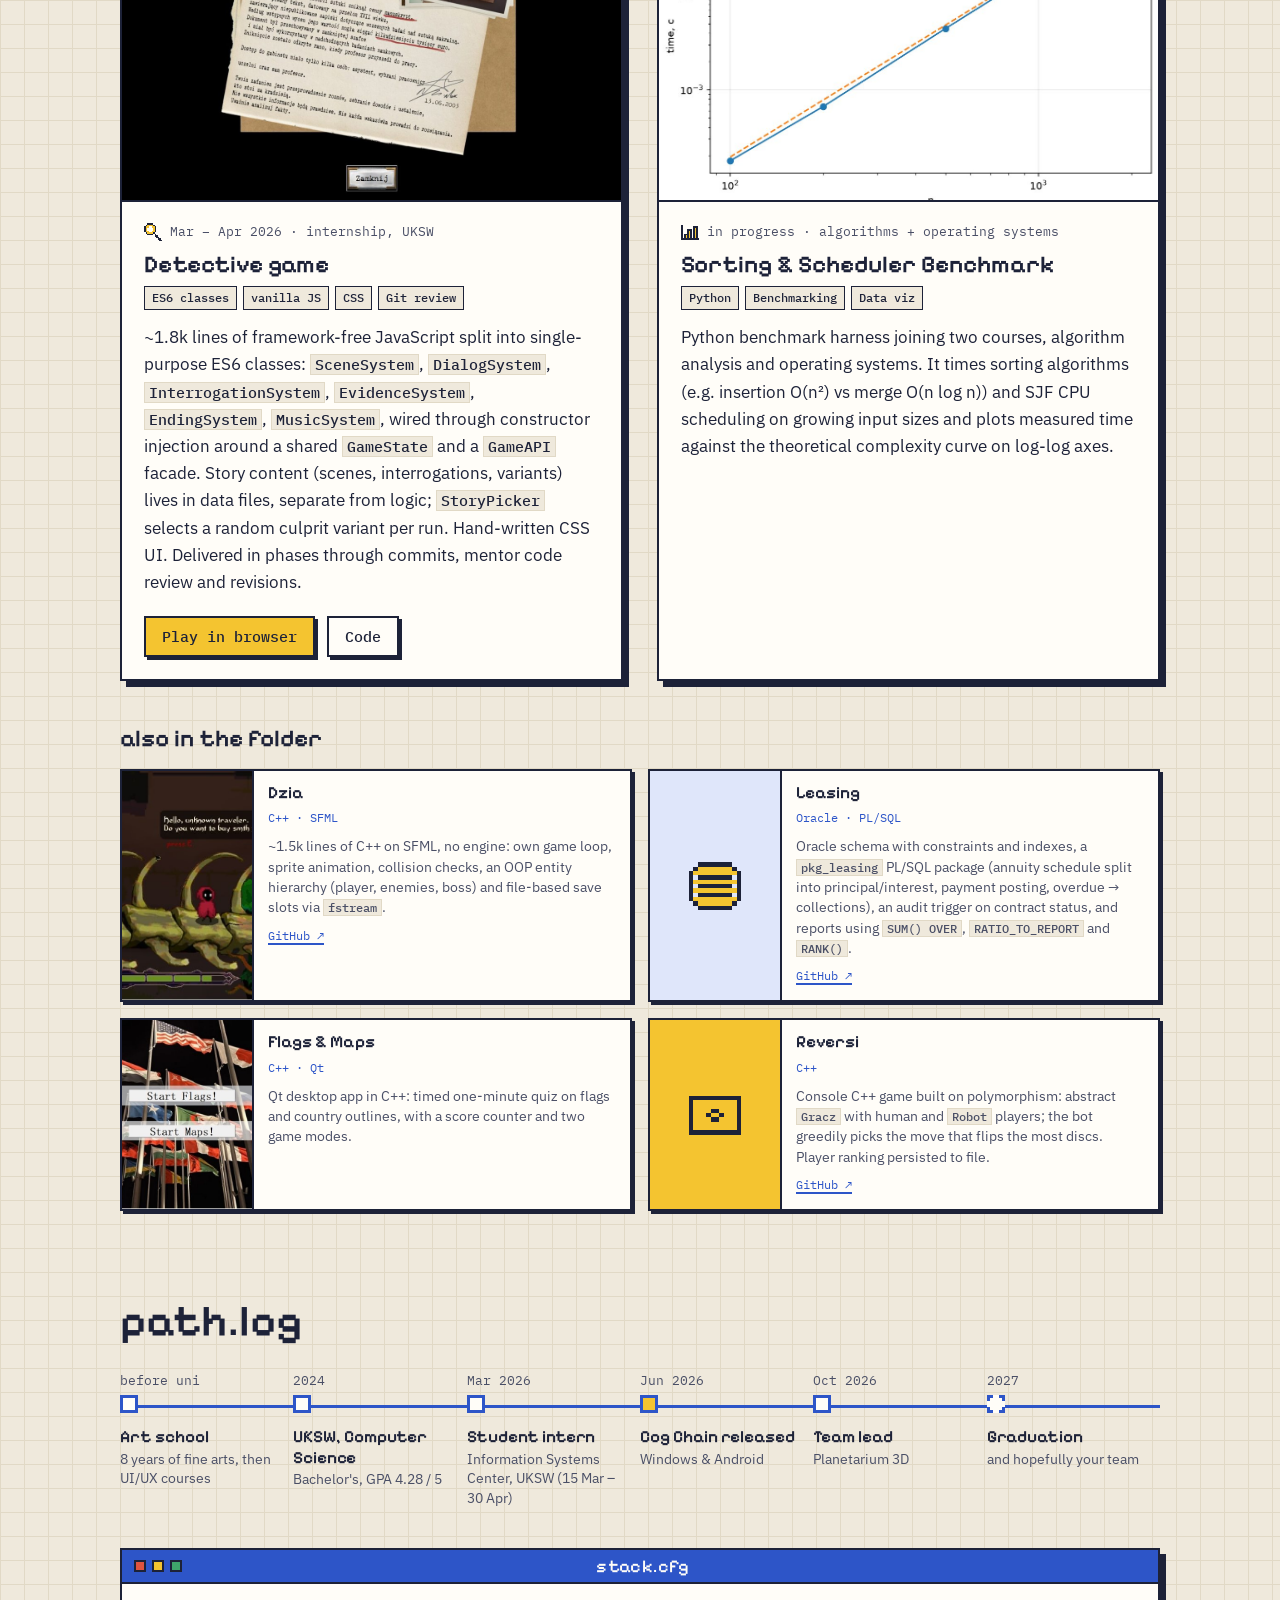
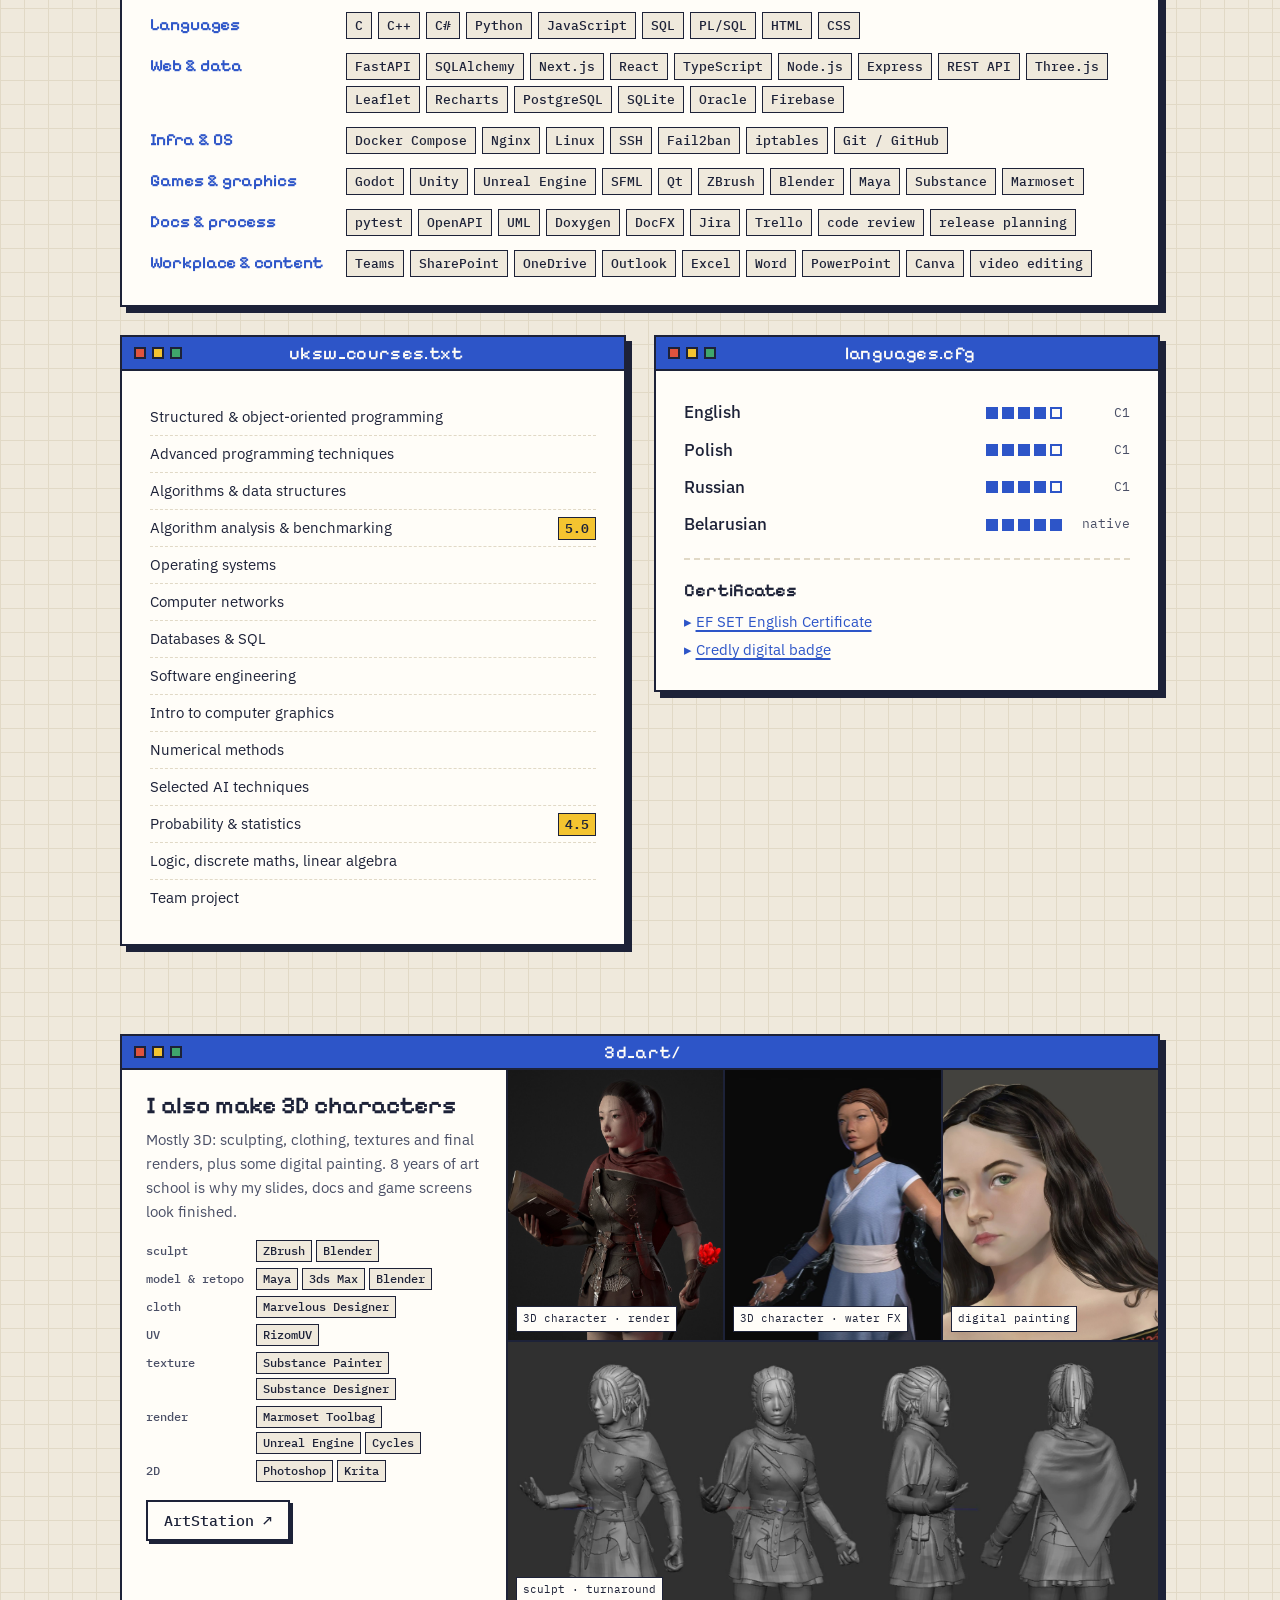
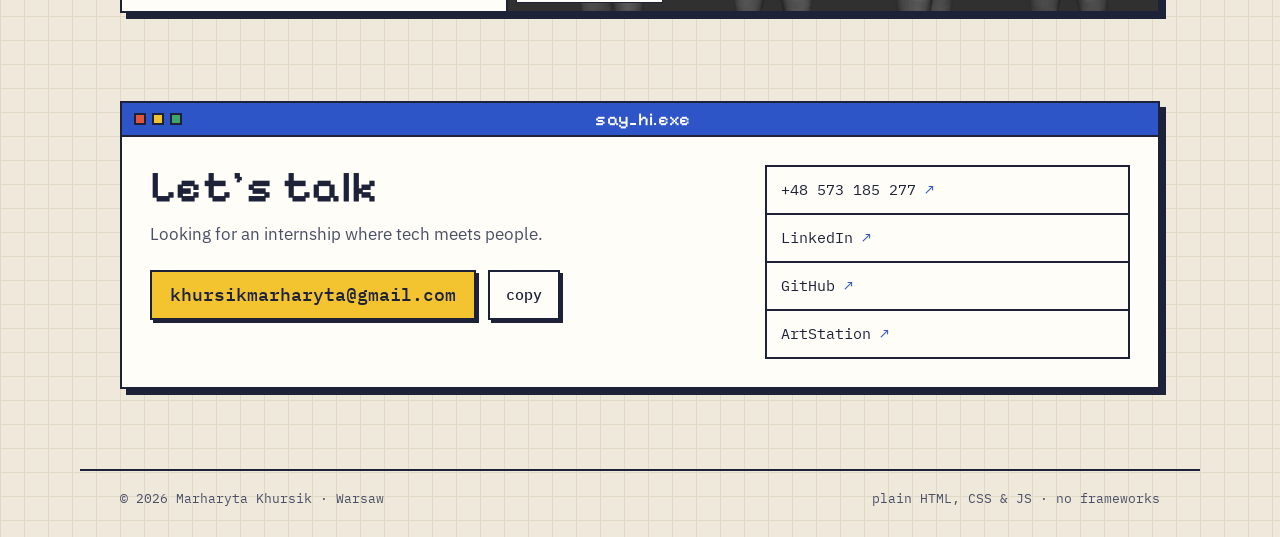
==== commit 190381f8: "Add files via upload" ====
--- a/index.html
+++ b/index.html
@@ -72,11 +72,6 @@
             <figcaption class="slot__hint mono">GitHub avatar</figcaption>
           </figure>
         </article>
-        <ul class="notes" aria-label="Availability">
-          <li class="note note--yellow">available<br><b>immediately</b></li>
-          <li class="note note--blue">hybrid<br><b>Warsaw</b></li>
-          <li class="note note--red">30+ h<br><b>per week</b></li>  
-        </ul>
       </aside>
     </section>
     <section class="section" id="why" aria-labelledby="why-title">
@@ -491,7 +486,7 @@
         <div class="win__body contact__body">
 	         <div>
           <h2 class="h2" id="contact-title">Let's talk</h2>
-            <p class="contact__lead">Looking for an internship where tech meets people. Available immediately, hybrid in Warsaw, 30+ hours a week.</p>
+            <p class="contact__lead">Looking for an internship where tech meets people.</p>
             <div class="contact__mail">
               <a class="btn btn--primary btn--big" href="mailto:khursikmarharyta@gmail.com">khursikmarharyta@gmail.com</a>
               <button class="btn" type="button" id="copy-mail" data-copy="khursikmarharyta@gmail.com">copy</button>  
--- a/style.css
+++ b/style.css
@@ -426,3 +426,17 @@
 
 .win--photo{width:100%;max-width:280px;justify-self:center}
 @media (max-width:860px){.win--photo{max-width:240px;justify-self:start}}
+.hero{padding:clamp(24px,4vw,40px) 0 0}
+.hero__name{font-size:clamp(36px,5vw,56px);line-height:.95;margin-bottom:14px}
+.hero__role{font-size:clamp(18px,1.9vw,21px);margin-bottom:10px}
+.hero__lead{margin-bottom:16px;font-size:16px}
+.hero__contacts{margin-bottom:18px}
+.hero .win__body{padding:clamp(16px,2.4vw,24px)}
+#why{padding-top:clamp(32px,5vw,48px)}
+.hero{padding-top:20px}
+.hero__side{padding-top:12px}
+.hero__contacts{display:flex;flex-wrap:wrap;gap:6px 18px}
+.hero__lead{line-height:1.55}
+#why{padding-top:28px}
+#why .section__head{margin-bottom:16px}
+#why .section__sub{margin-top:4px}
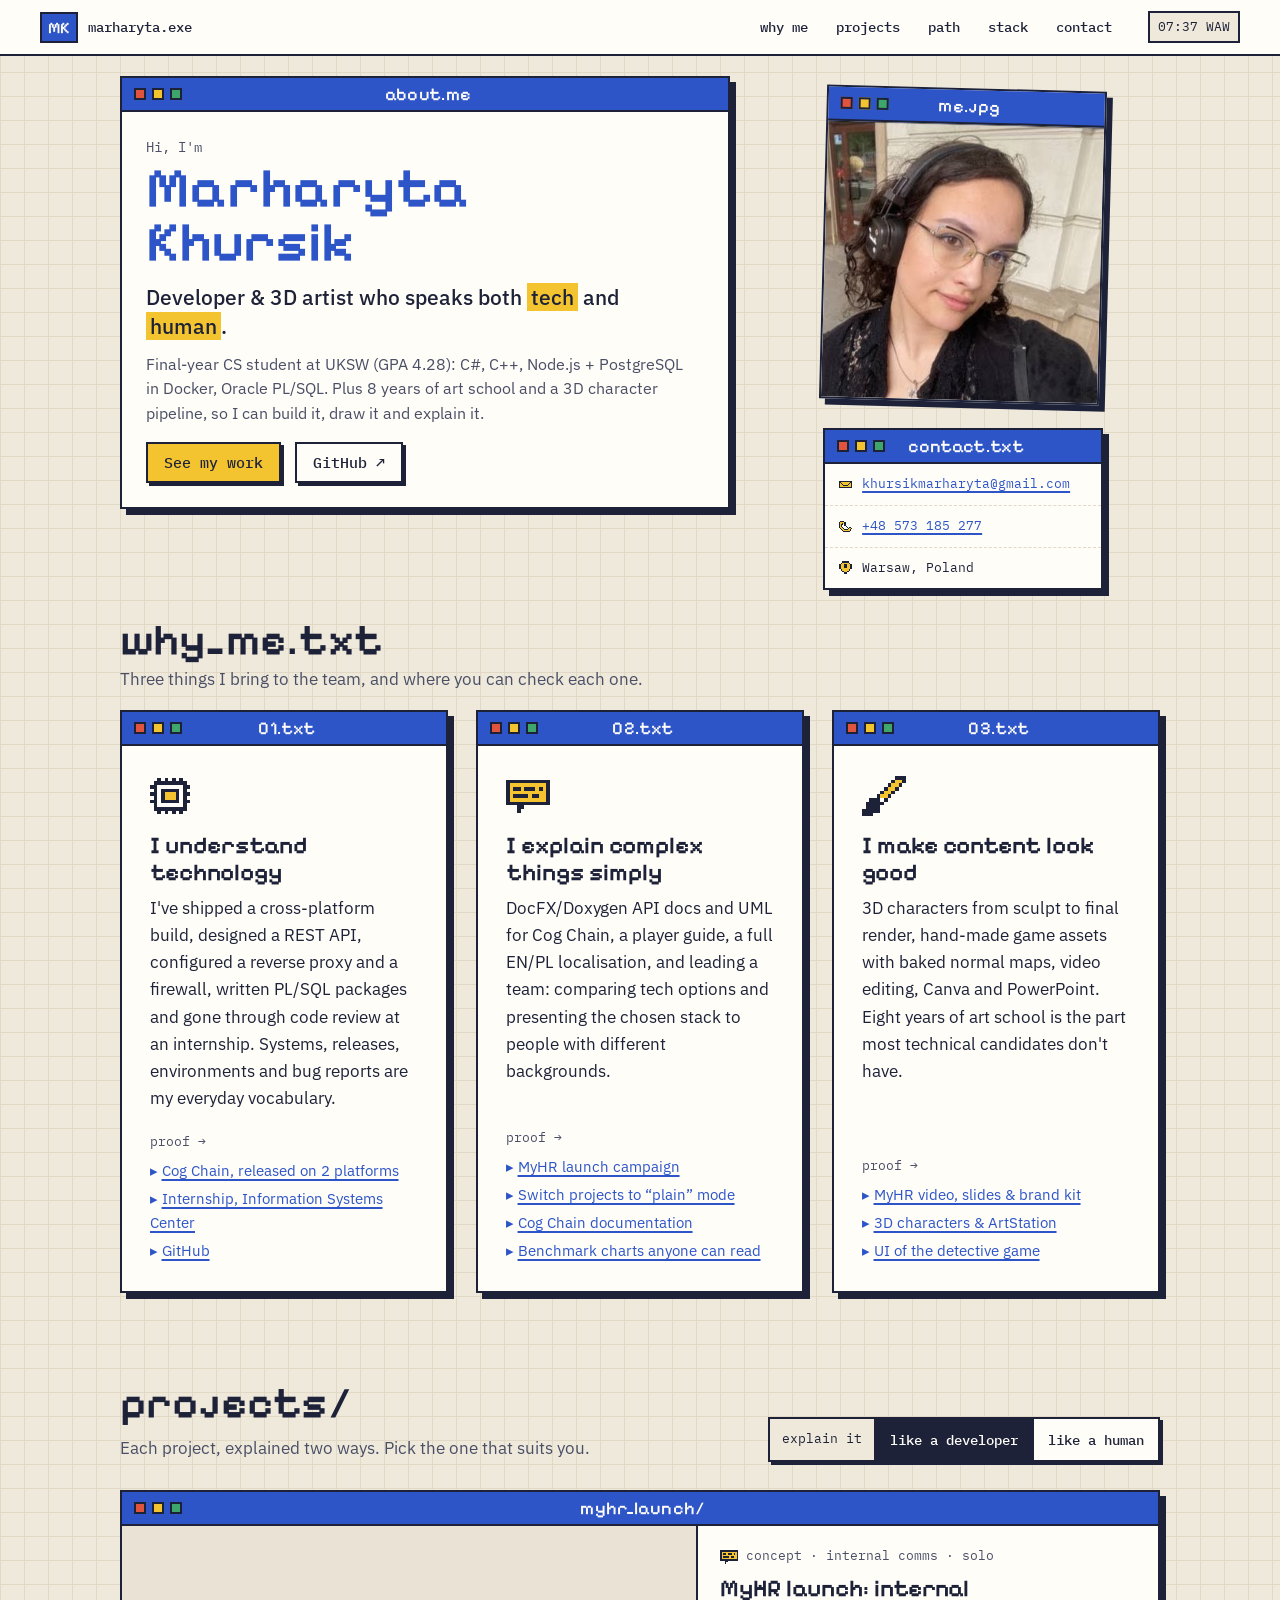
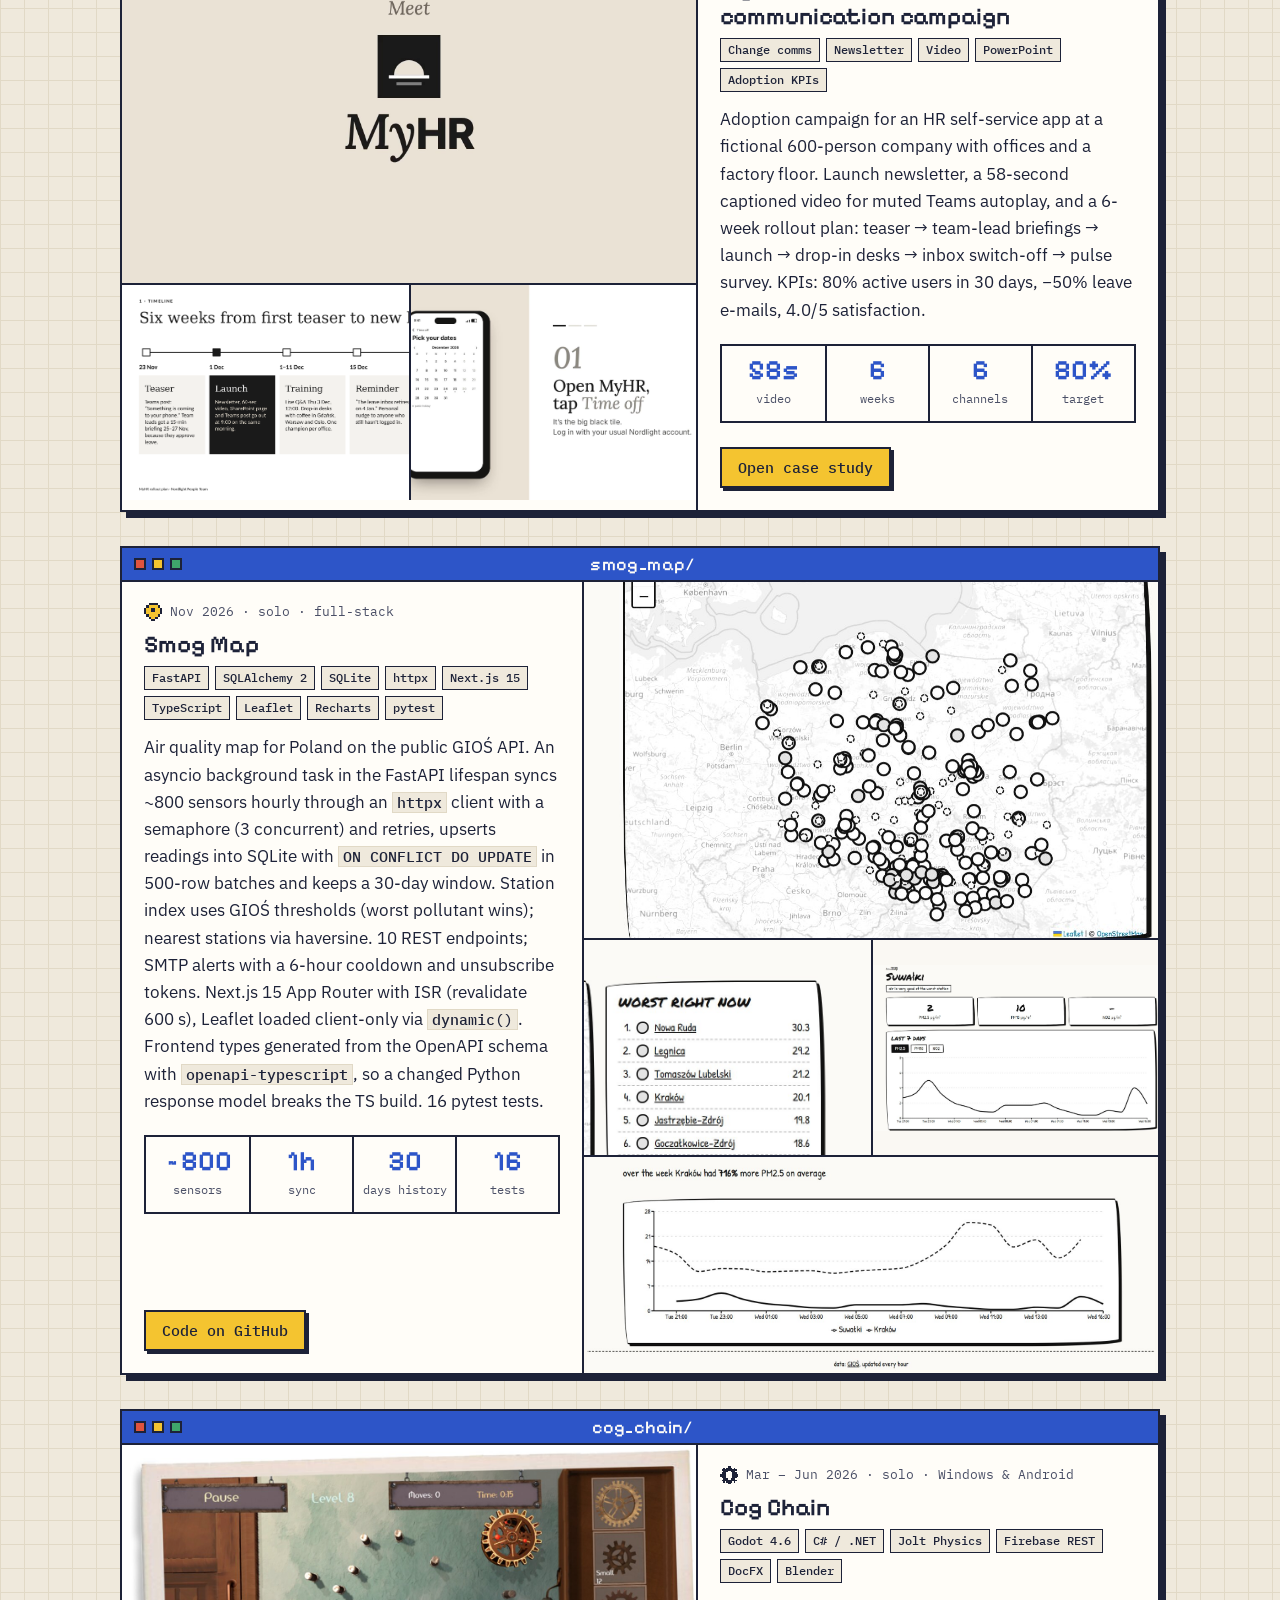
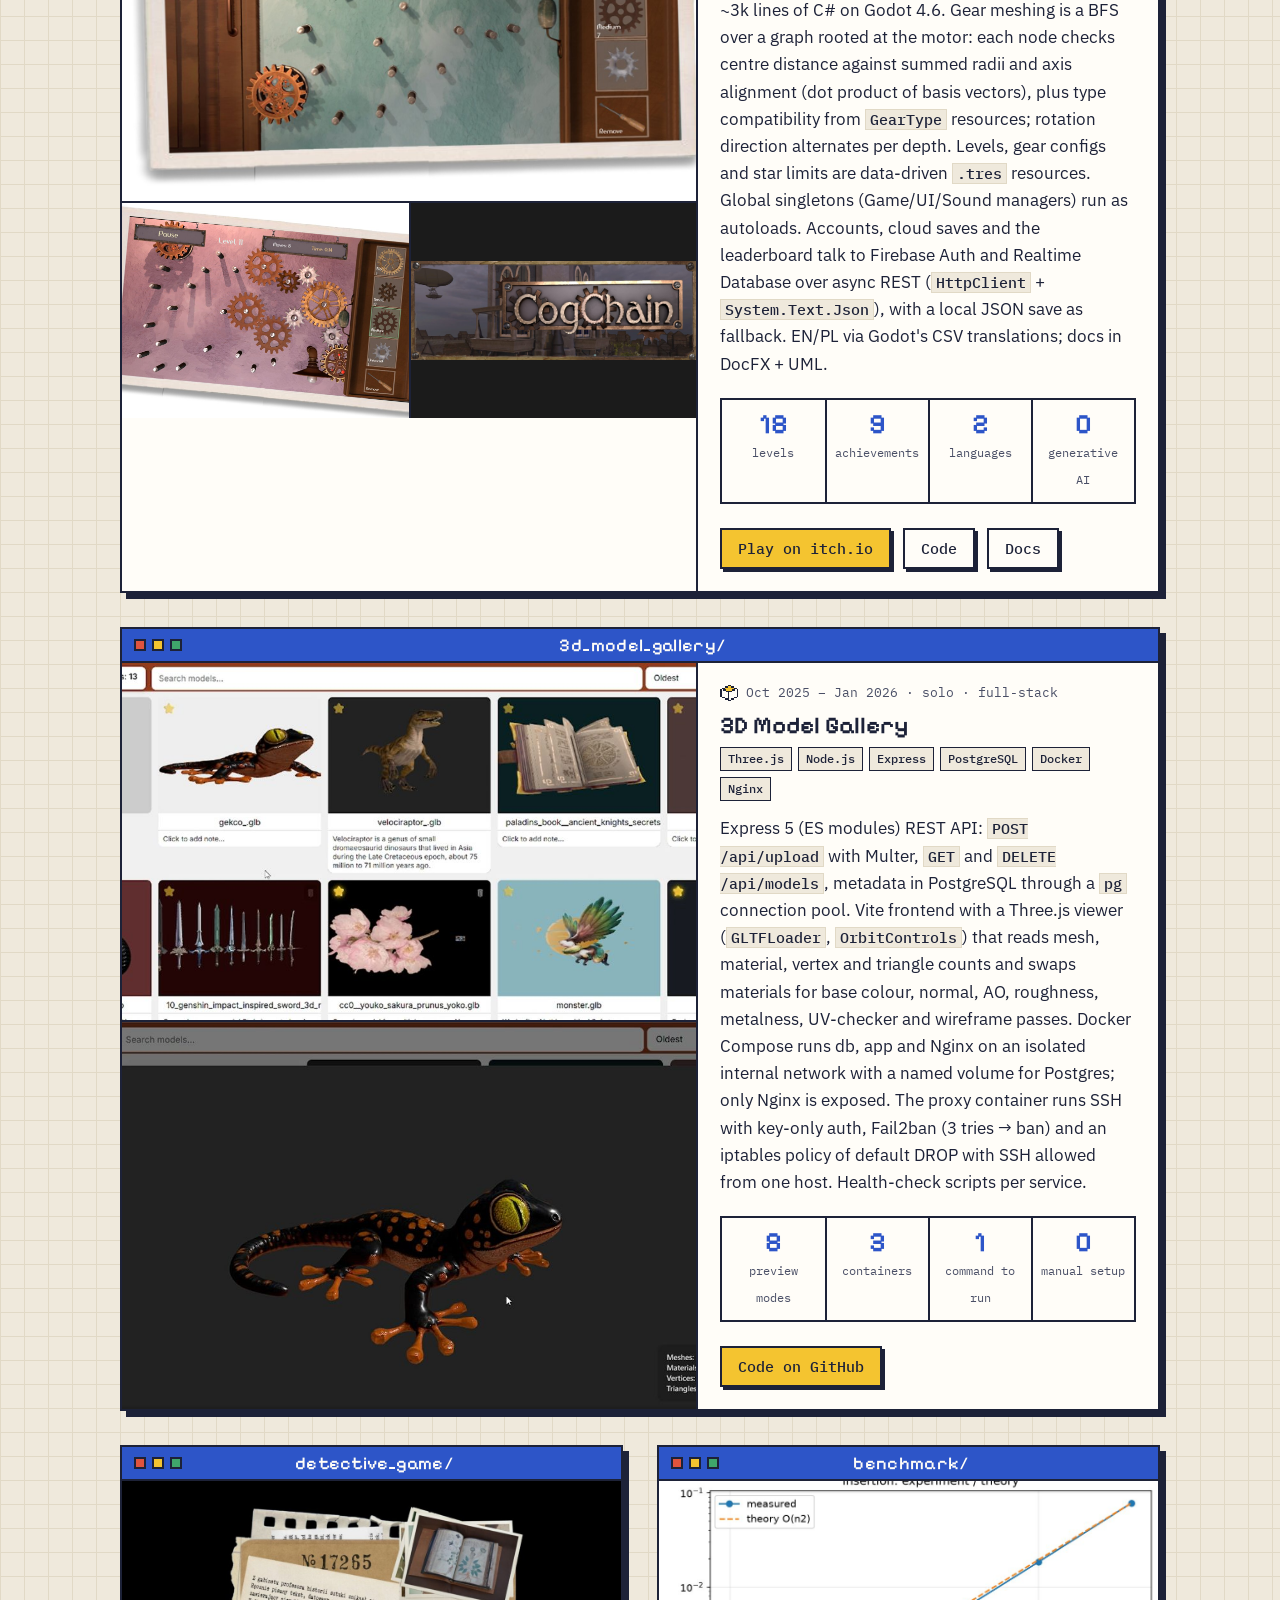
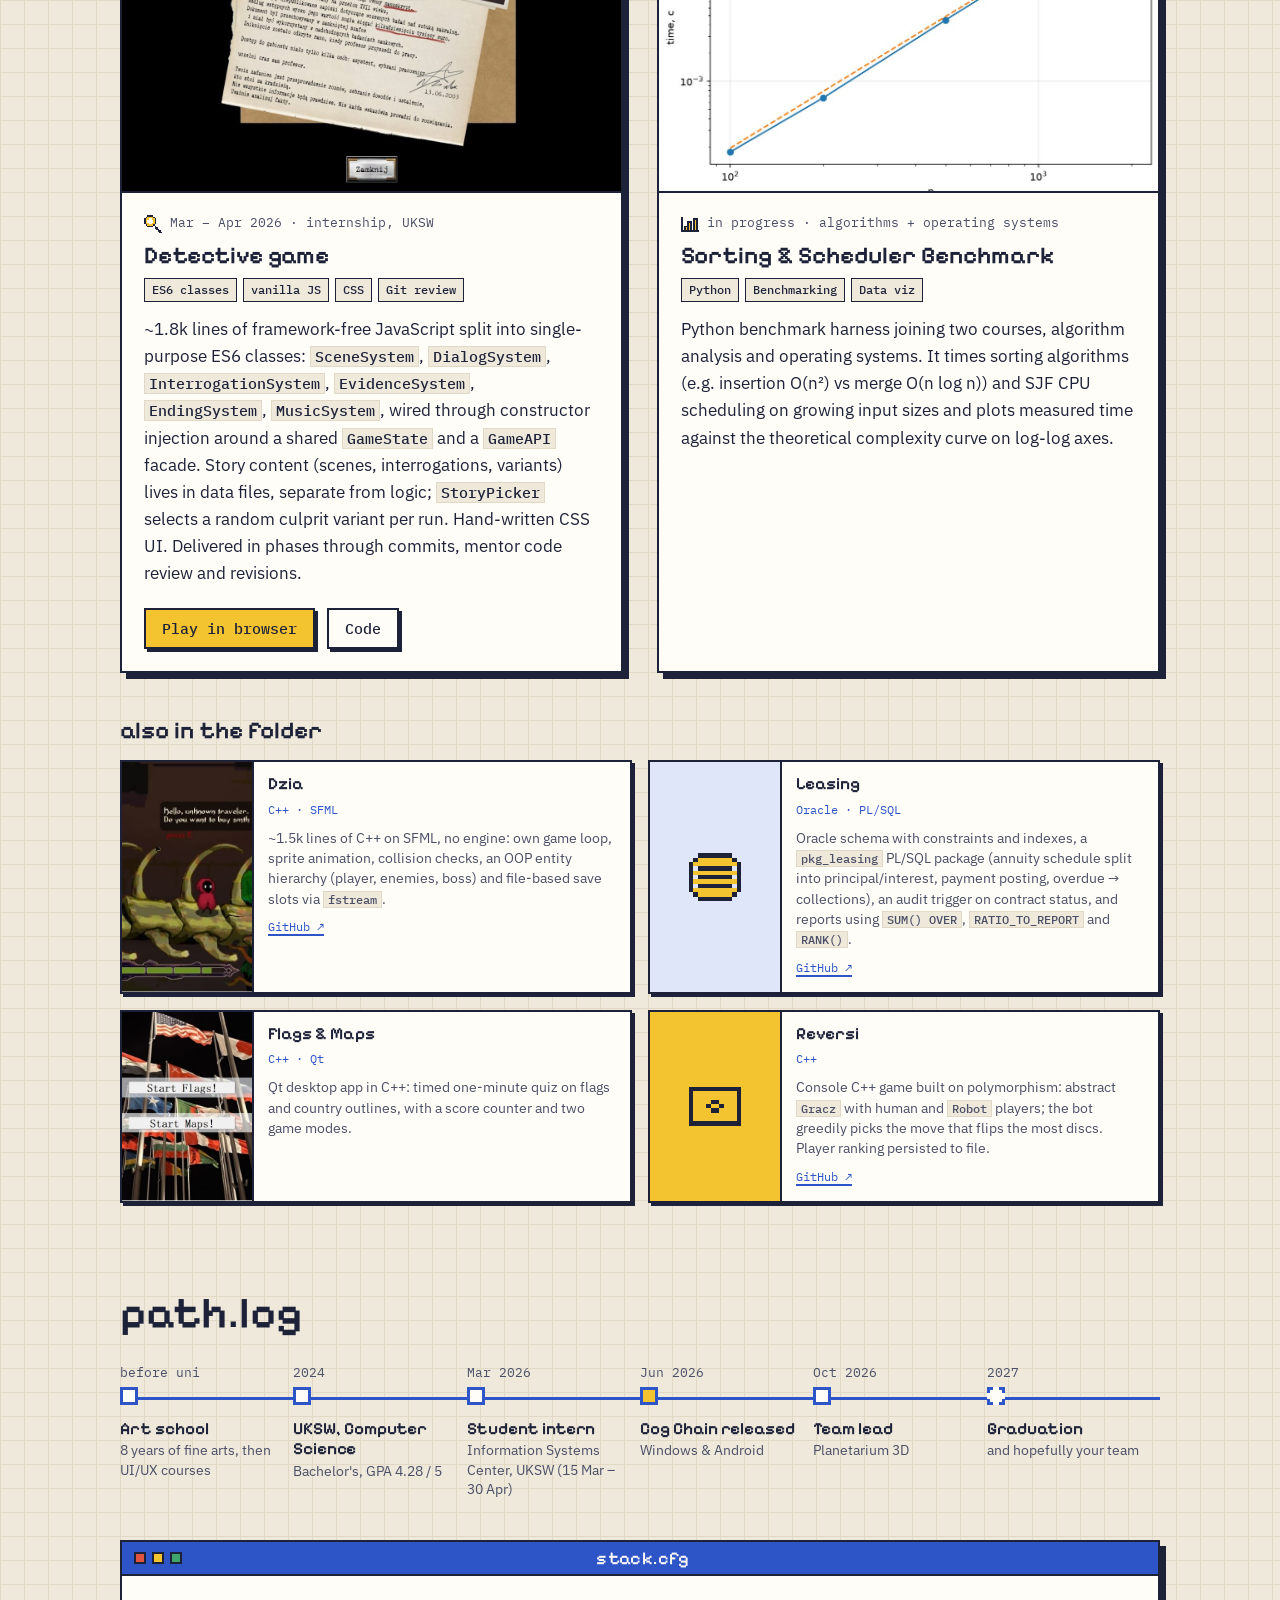
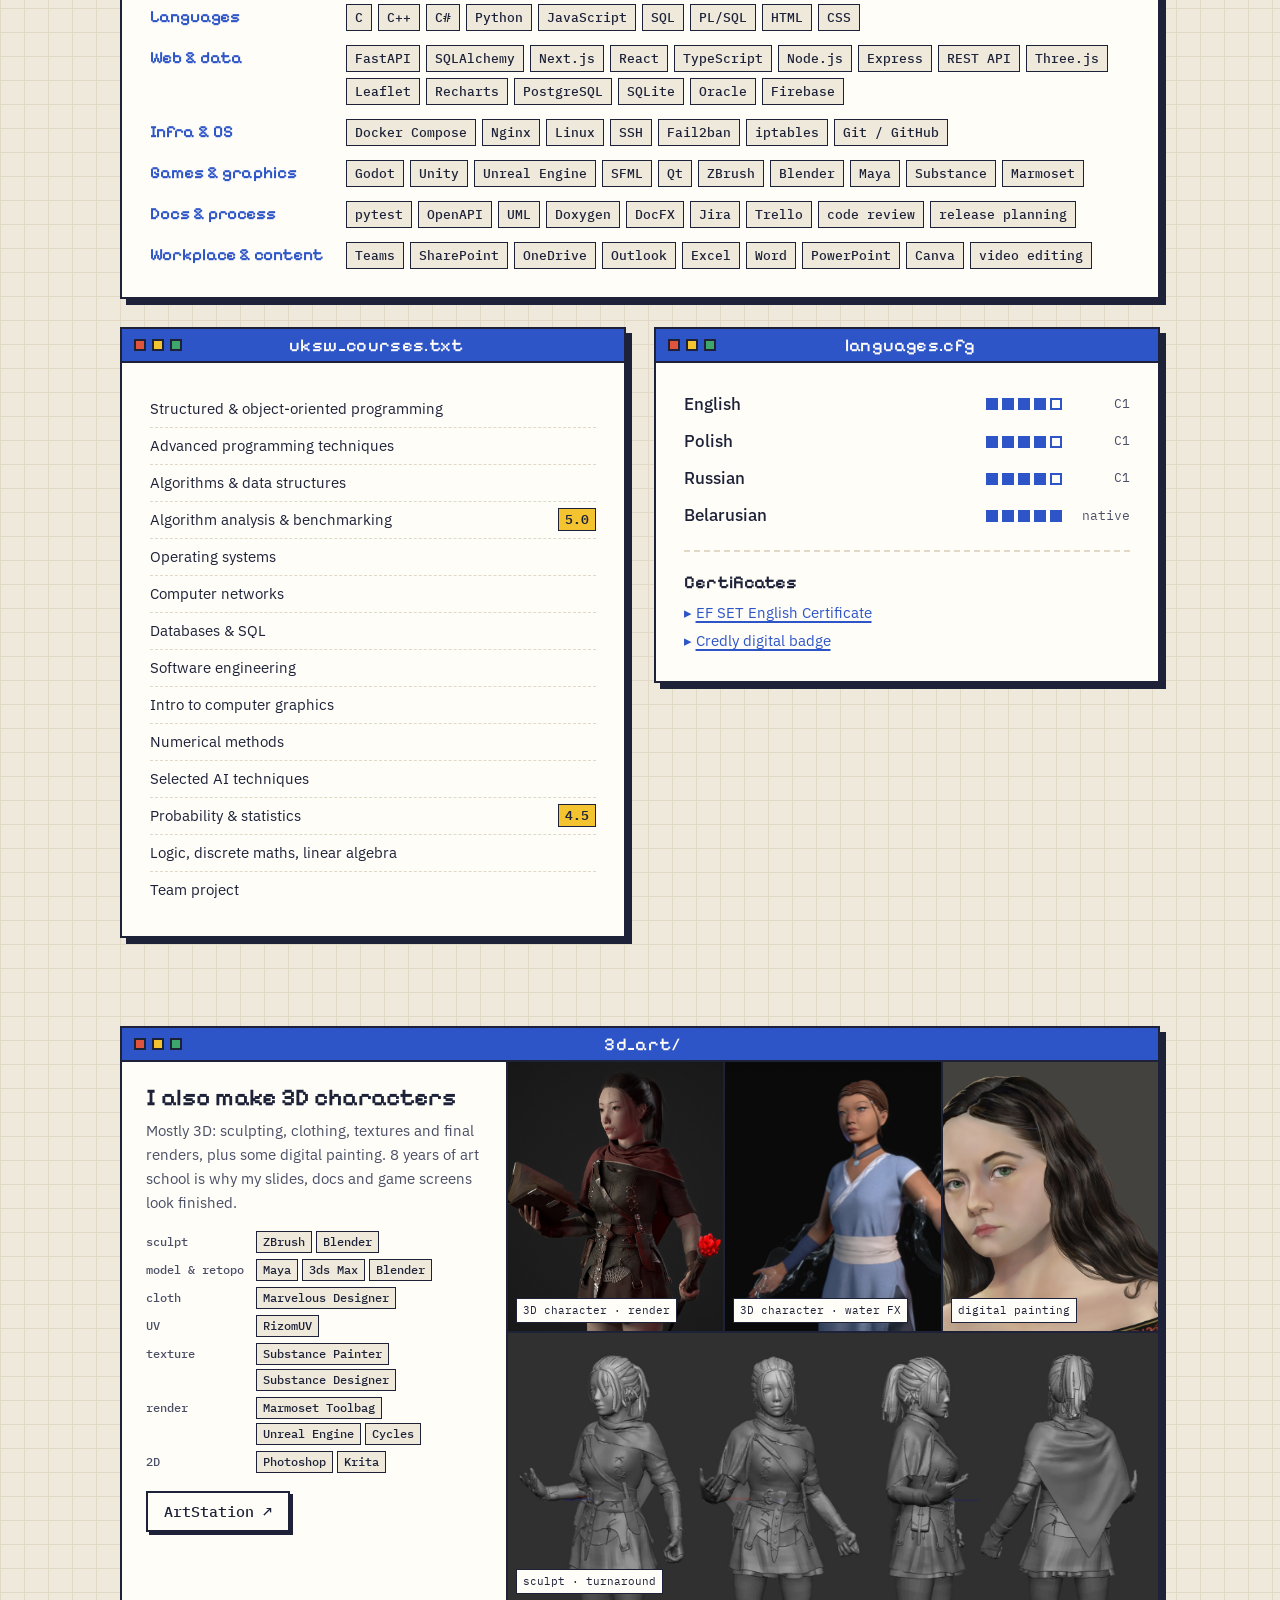
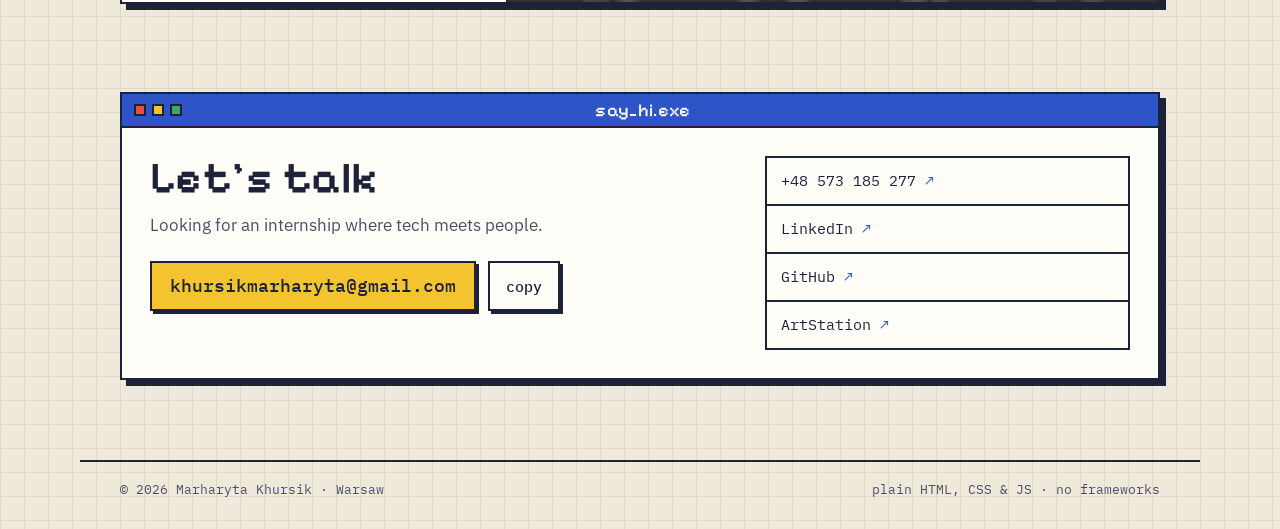
==== commit b4736f9f: "Add files via upload" ====
--- a/index.html
+++ b/index.html
@@ -44,16 +44,9 @@
           <h1 class="hero__name">Marharyta<br>Khursik</h1>
           <p class="hero__role">Developer &amp; 3D artist who speaks both <mark>tech</mark> and <mark>human</mark>.</p>
         <p class="hero__lead">
-            Final-year CS student at UKSW (GPA 4.28). I write C# for Godot, C++ without engines,
-            Node.js + PostgreSQL backends packed into Docker, and Oracle PL/SQL. On top of that,
-            8 years of art school and a 3D character pipeline from sculpt to render, so I can build
-            the thing, draw the thing and explain the thing.
+            Final-year CS student at UKSW (GPA 4.28): C#, C++, Node.js + PostgreSQL in Docker, Oracle PL/SQL.
+            Plus 8 years of art school and a 3D character pipeline, so I can build it, draw it and explain it.
           </p>
-          <ul class="hero__contacts mono">
-            <li><span data-px="mail"></span><a href="mailto:khursikmarharyta@gmail.com">khursikmarharyta@gmail.com</a></li>
-            <li><span data-px="phone"></span><a href="tel:+48573185277">+48 573 185 277</a></li>  
-            <li><span data-px="pin"></span>Warsaw, Poland</li>
-        </ul>
 
           <div class="hero__cta">
             <a class="btn btn--primary" href="#projects">See my work</a>
@@ -69,8 +62,19 @@
           </div>
           <figure class="slot slot--portrait">
             <img src="me.jpg" alt="Portrait of Marharyta Khursik" width="360" height="360">
-            <figcaption class="slot__hint mono">GitHub avatar</figcaption>
+            <figcaption class="slot__hint mono">me.jpg</figcaption>
           </figure>
+        </article>
+        <article class="win contact-card">
+          <div class="win__bar">
+            <span class="win__dots" aria-hidden="true"><i></i><i></i><i></i></span>
+            <span class="win__title">contact.txt</span>
+          </div>
+          <ul class="contact-card__list mono">
+            <li><span data-px="mail"></span><a href="mailto:khursikmarharyta@gmail.com">khursikmarharyta@gmail.com</a></li>
+            <li><span data-px="phone"></span><a href="tel:+48573185277">+48 573 185 277</a></li>
+            <li><span data-px="pin"></span>Warsaw, Poland</li>
+          </ul>
         </article>
       </aside>
     </section>
--- a/style.css
+++ b/style.css
@@ -440,3 +440,11 @@
 #why{padding-top:28px}
 #why .section__head{margin-bottom:16px}
 #why .section__sub{margin-top:4px}
+
+.hero__side{justify-items:center;gap:26px}
+.contact-card{width:100%;max-width:280px}
+.contact-card__list{list-style:none;margin:0;padding:0;font-size:13px}
+.contact-card__list li{display:flex;align-items:center;gap:10px;padding:10px 14px;word-break:break-all}
+.contact-card__list li+li{border-top:1.5px dashed var(--grid)}
+.contact-card__list [data-px]{flex:none}
+@media (max-width:860px){.hero__side{justify-items:start}.contact-card{max-width:none}}
